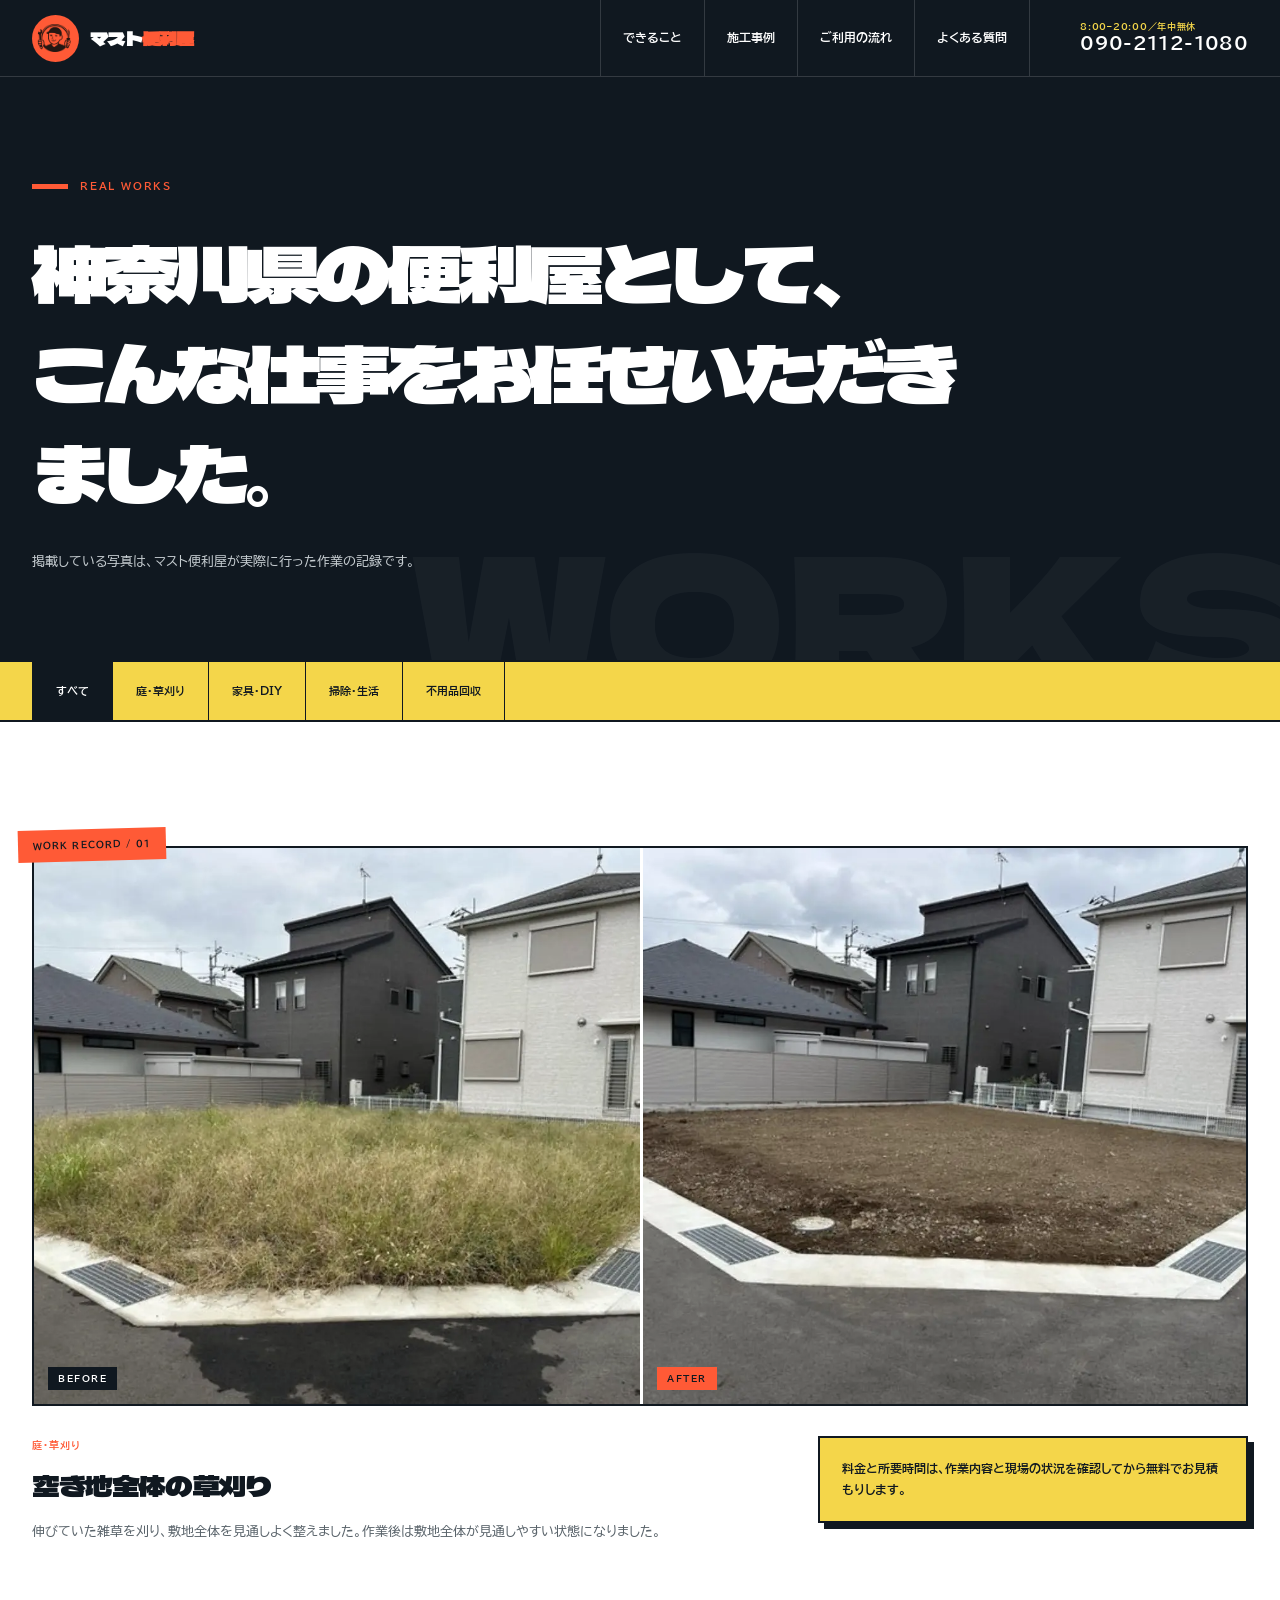
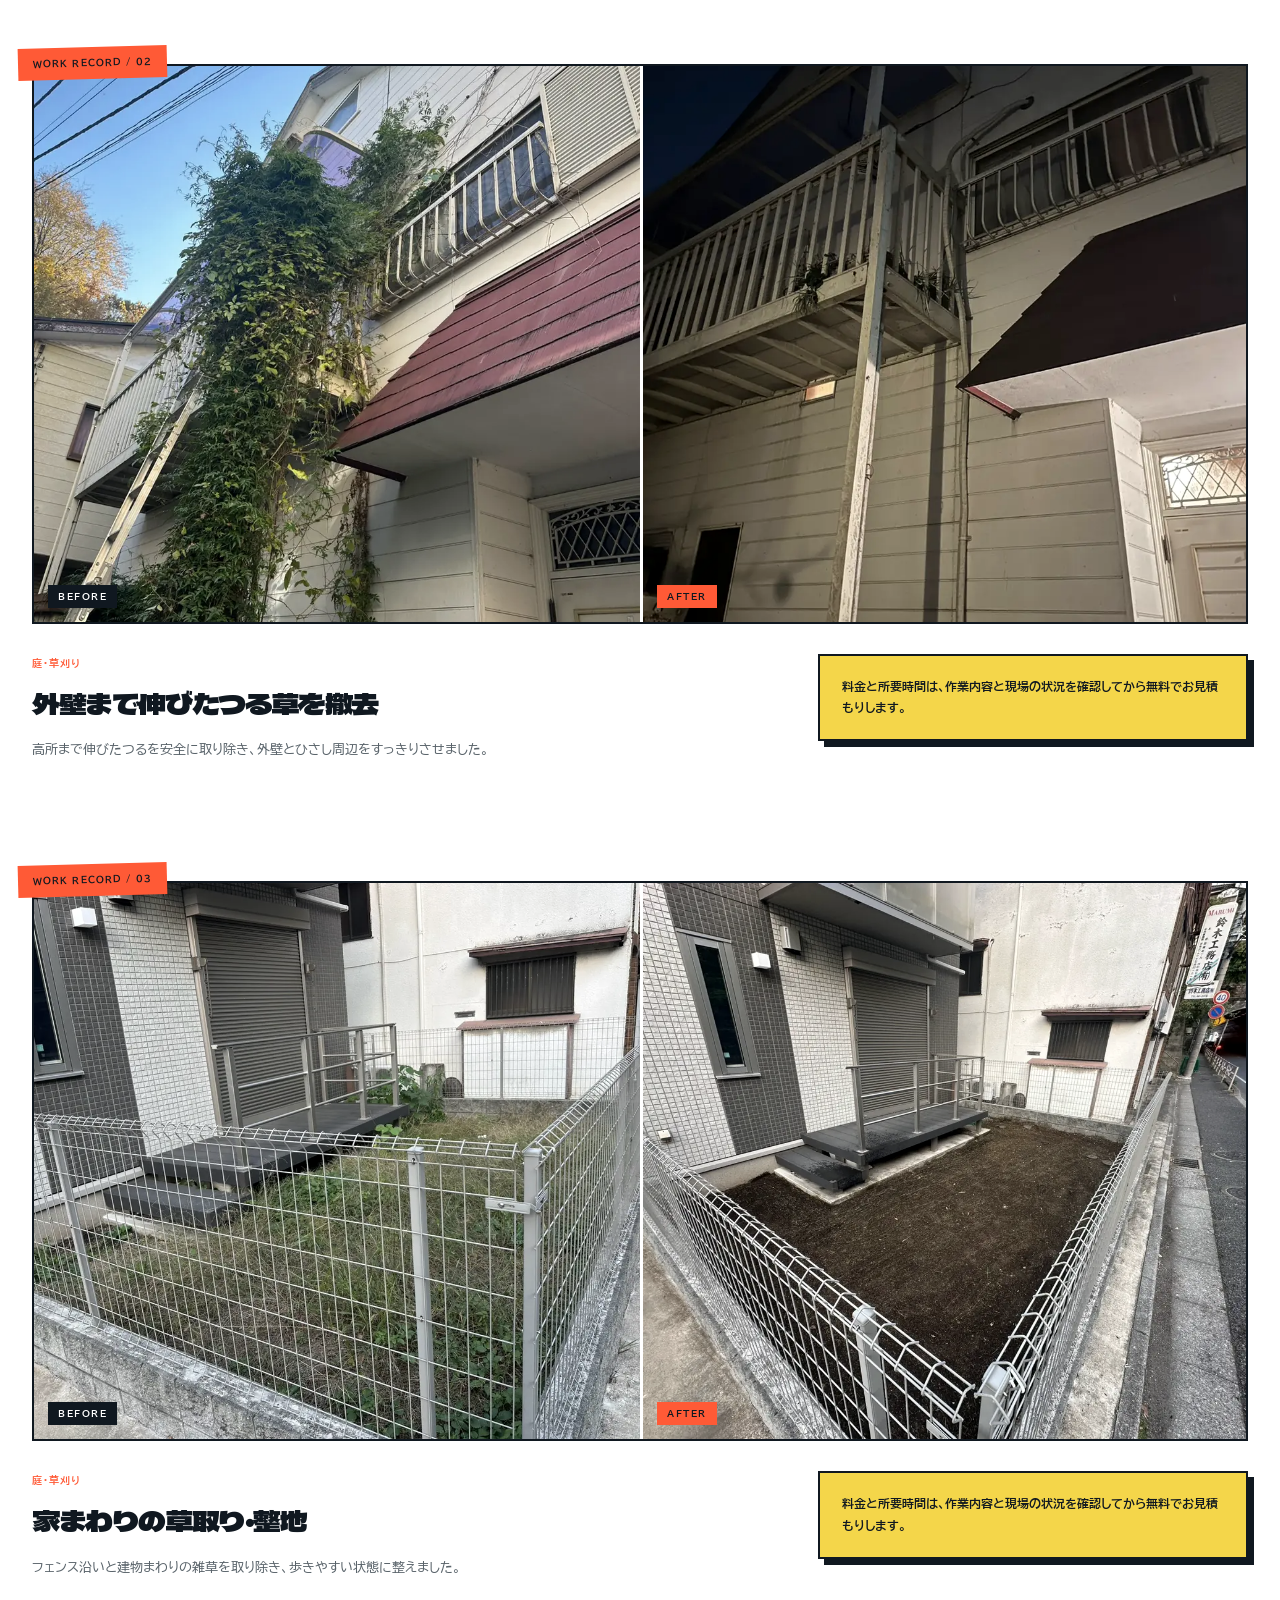
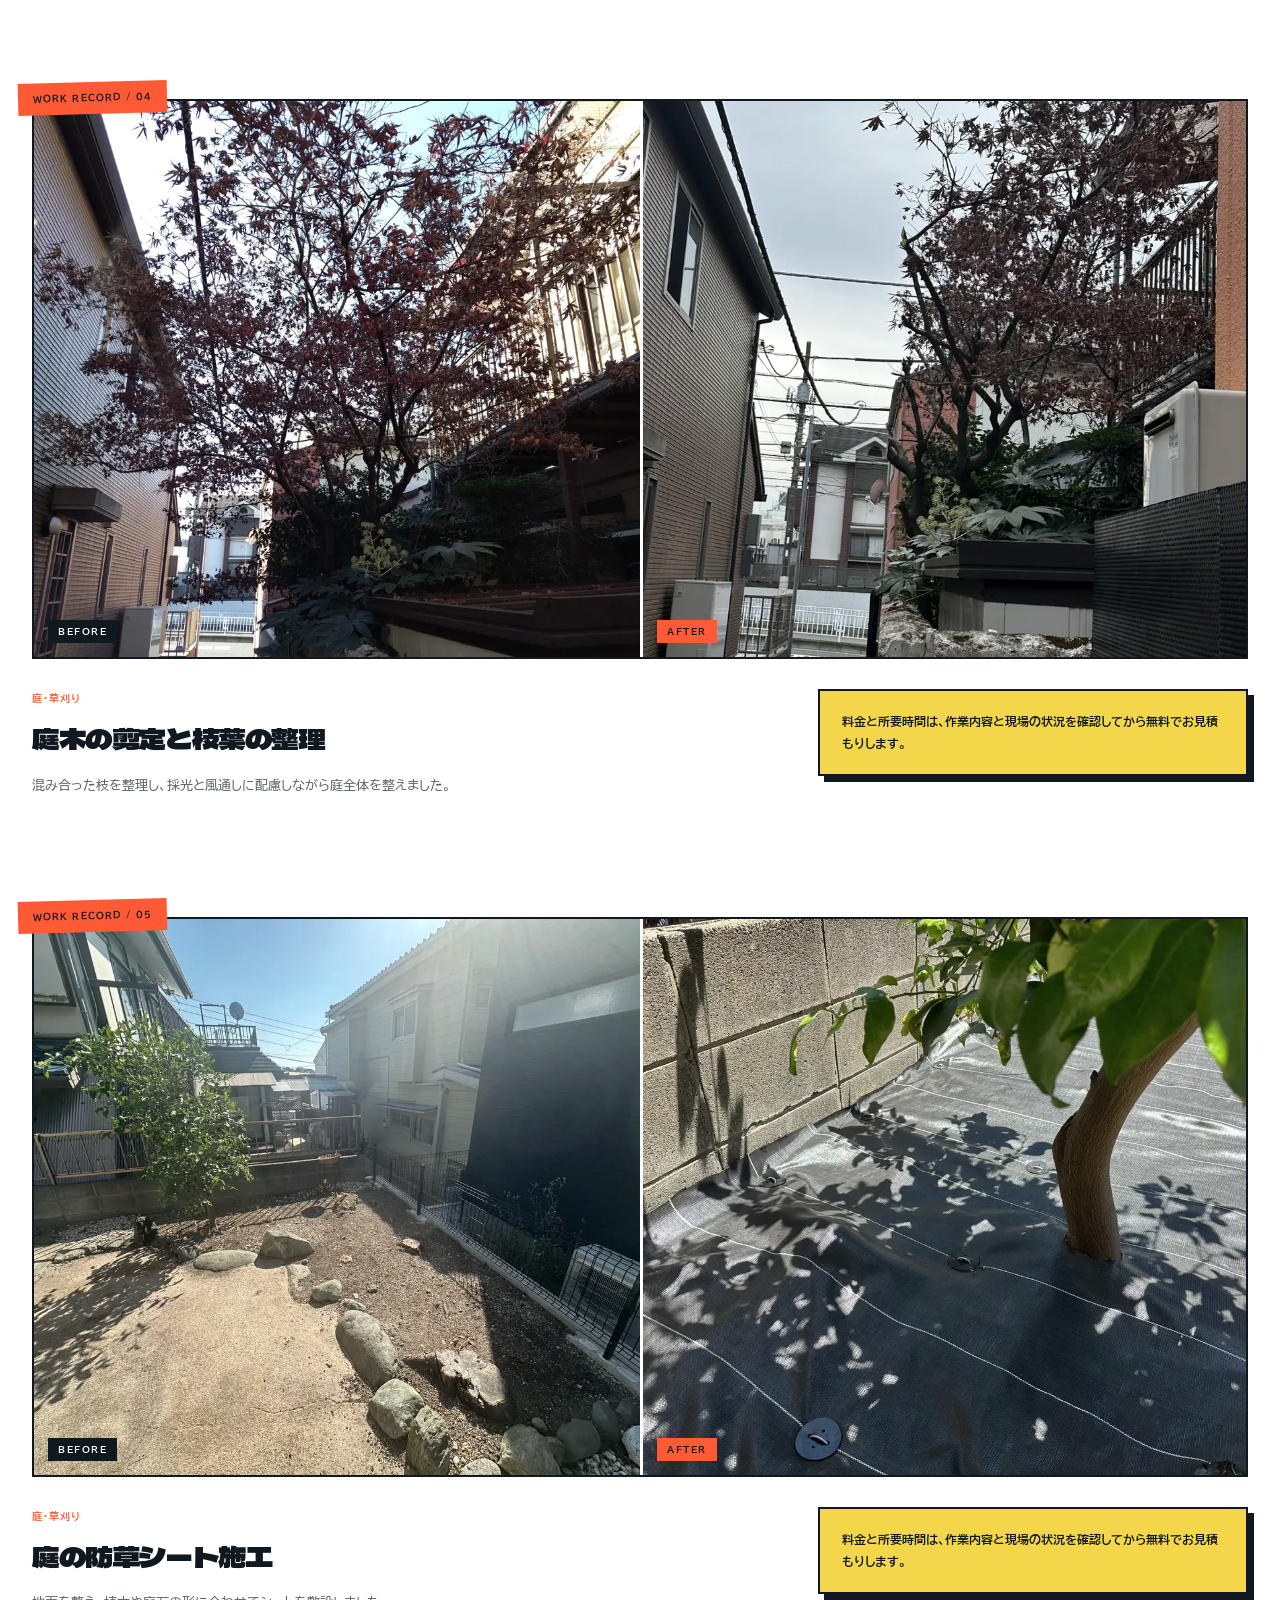
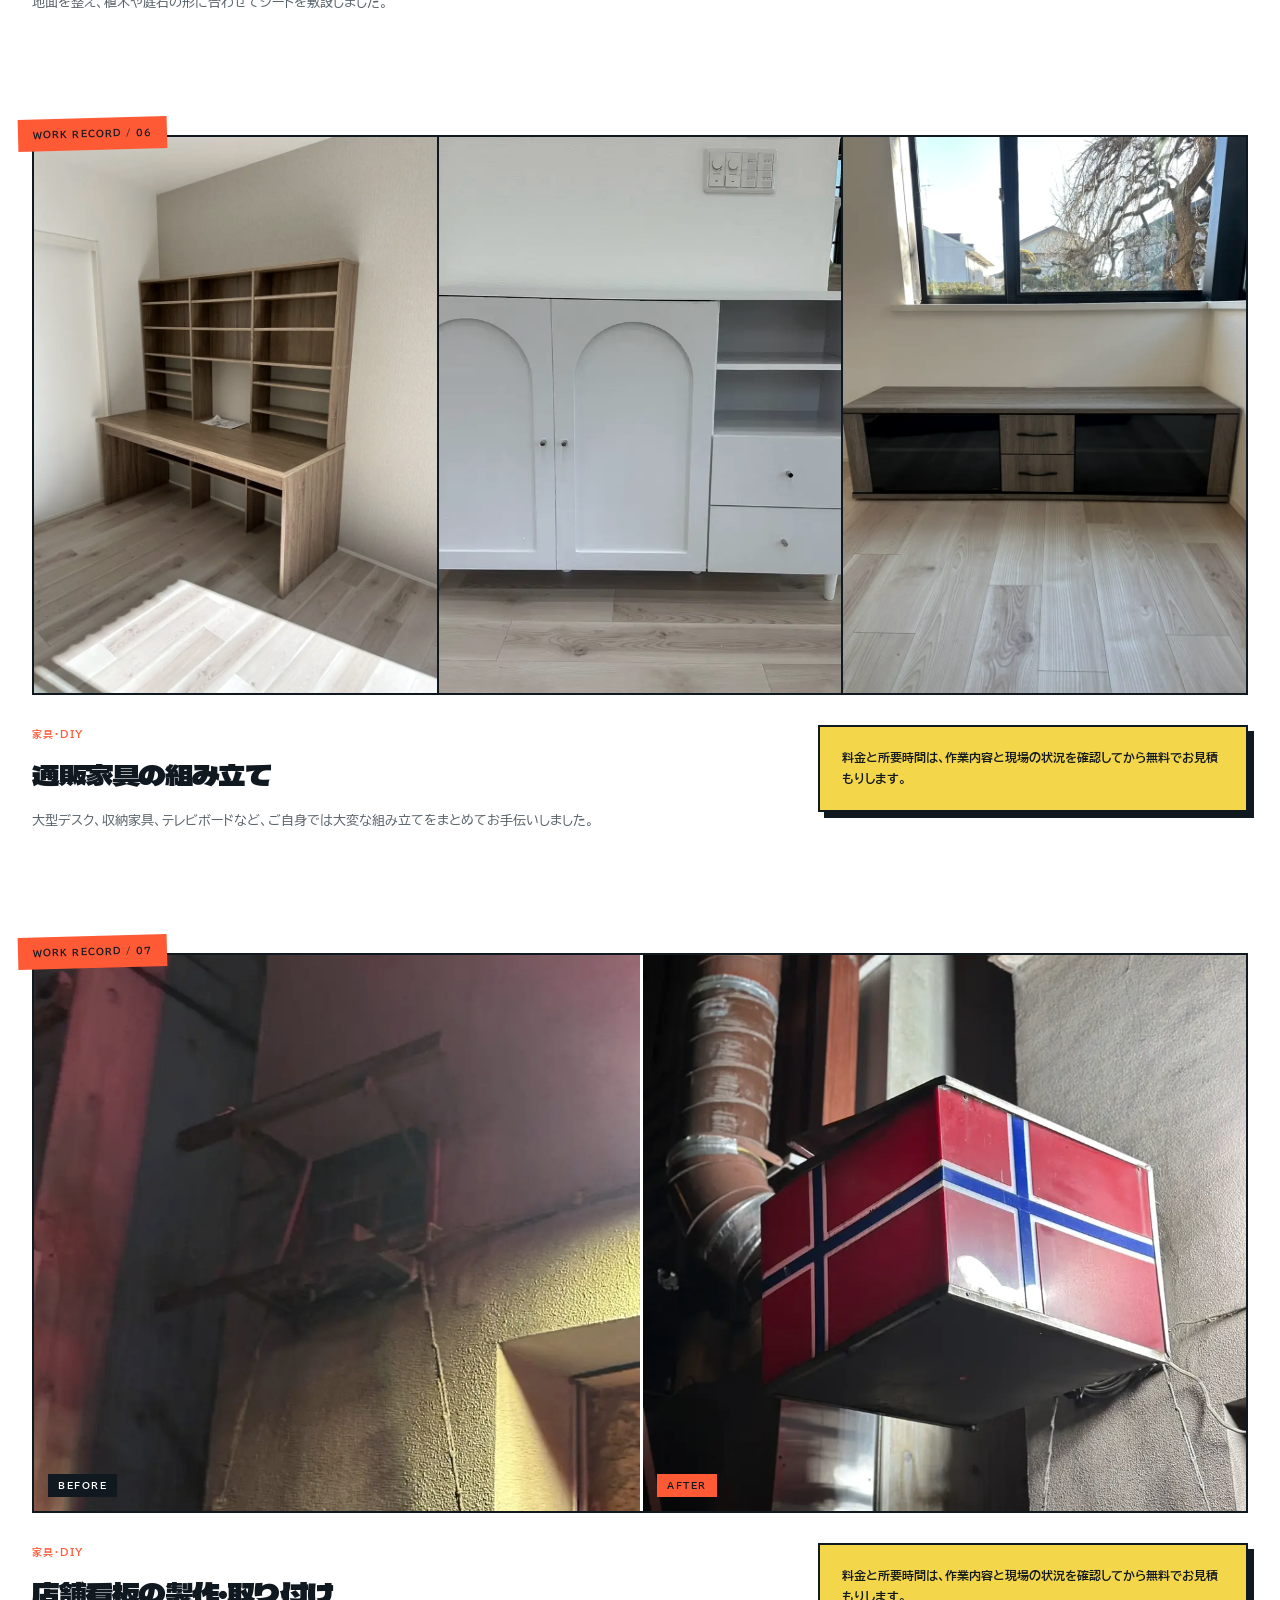
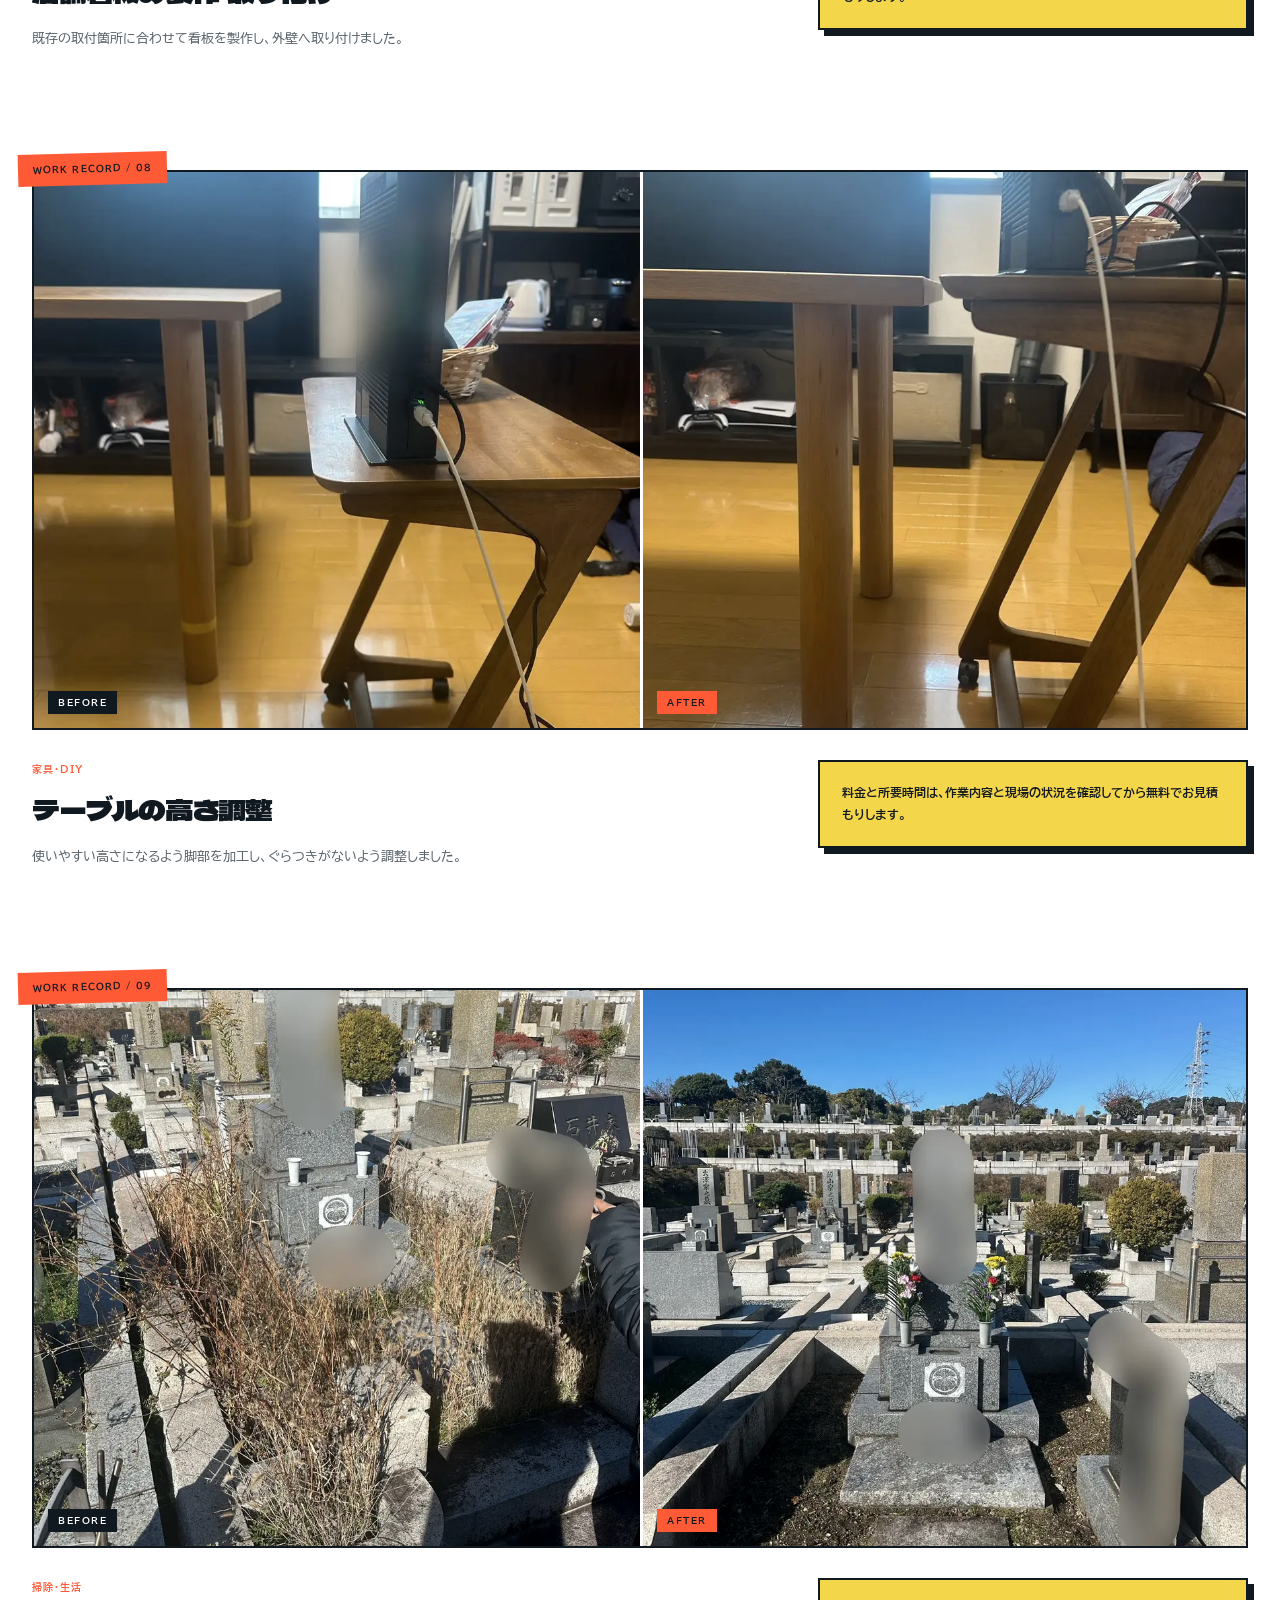
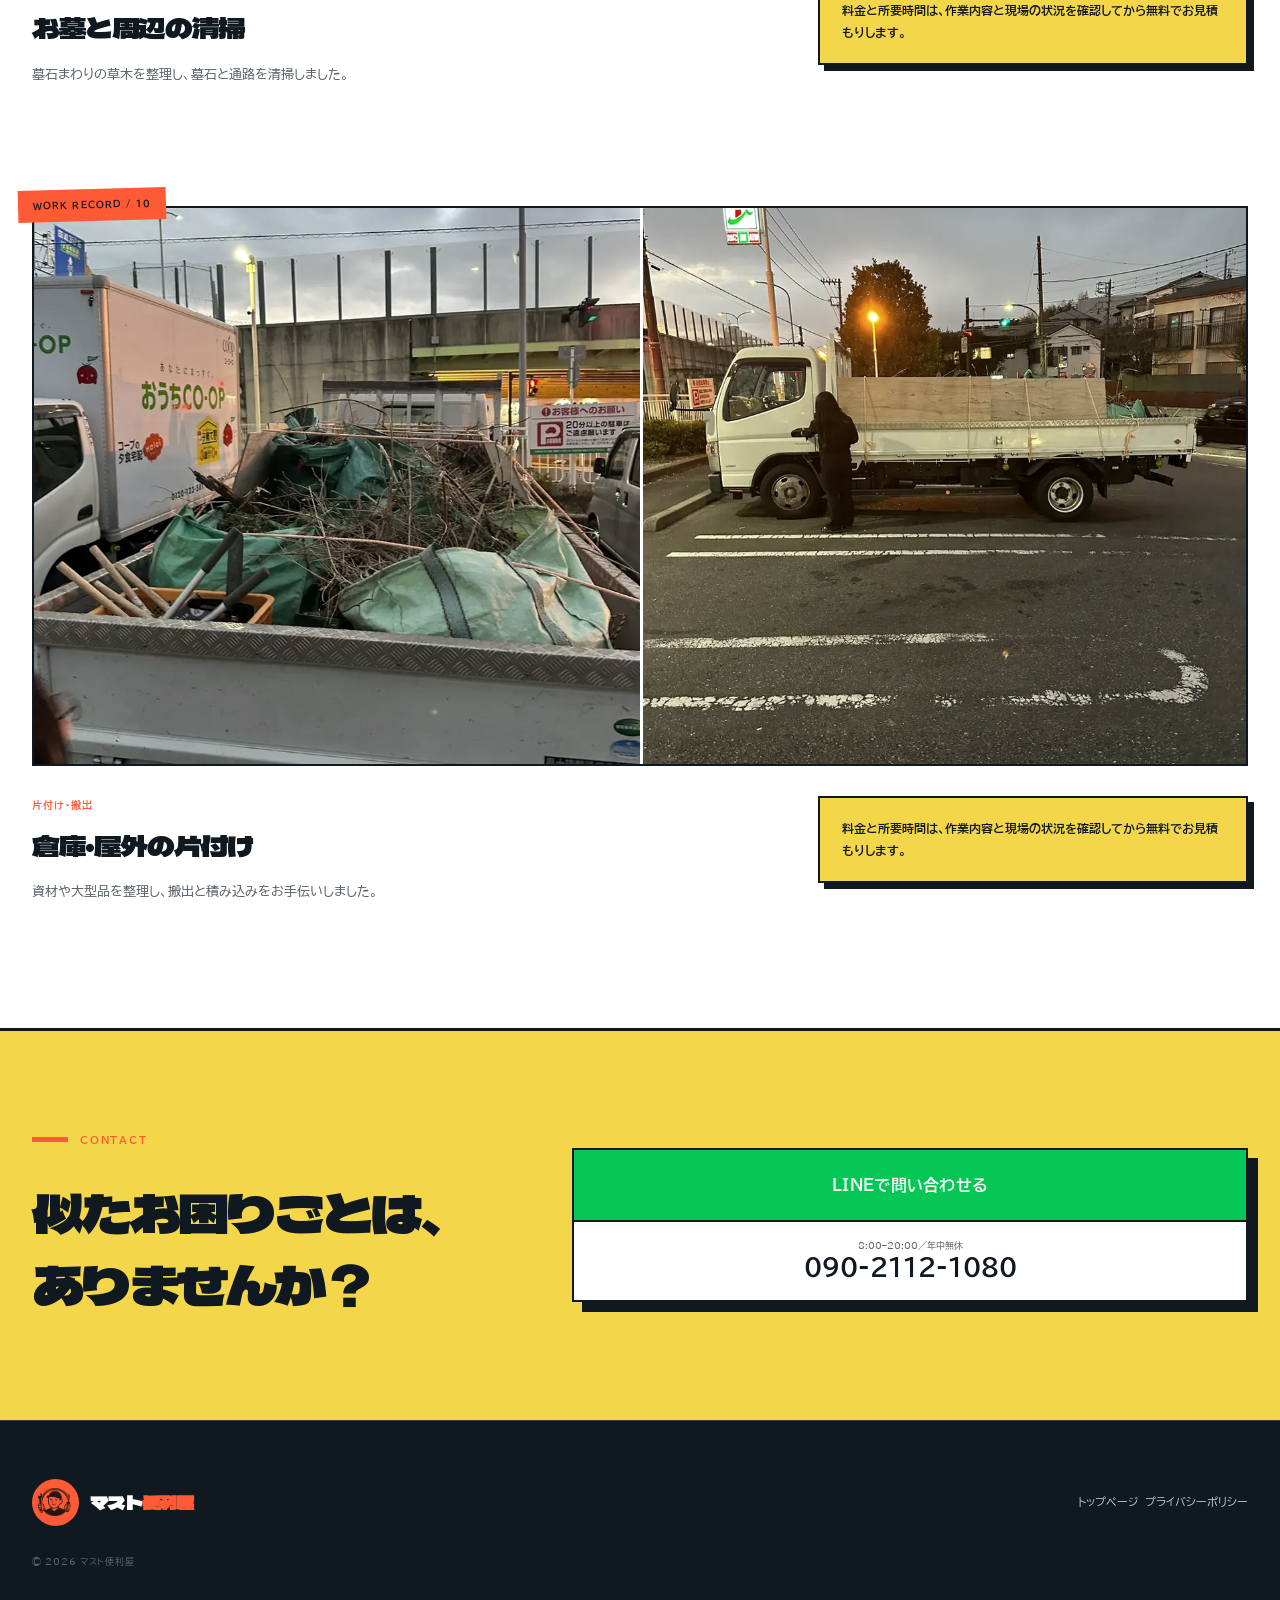
==== cases.html @ ad03e817 "Refresh landing page and improve SEO" ====
<!doctype html><html lang="ja"><head><meta charset="utf-8"><meta name="viewport" content="width=device-width,initial-scale=1"><title>神奈川県の便利屋の作業事例｜草刈り・片付け・家具組み立て｜マスト便利屋</title><meta name="description" content="神奈川県全域対応のマスト便利屋による実際の作業事例。草刈り・庭の手入れ、家具組み立て、お墓掃除、片付けなどを写真で紹介します。"><link rel="canonical" href="https://masuto-benriya.com/cases.html"><meta property="og:title" content="神奈川県の便利屋の作業事例｜マスト便利屋"><meta property="og:description" content="草刈り・庭の手入れ、家具組み立て、お墓掃除、片付けなど、実際の作業を写真で紹介します。"><meta property="og:type" content="website"><meta property="og:url" content="https://masuto-benriya.com/cases.html"><meta property="og:image" content="https://masuto-benriya.com/assets/cases/og-work.jpg"><meta property="og:site_name" content="マスト便利屋"><meta property="og:locale" content="ja_JP"><meta name="twitter:card" content="summary_large_image"><meta name="twitter:title" content="神奈川県の便利屋の作業事例｜マスト便利屋"><meta name="twitter:description" content="草刈り・庭の手入れ、家具組み立て、お墓掃除、片付けなど、実際の作業を写真で紹介します。"><meta name="twitter:image" content="https://masuto-benriya.com/assets/cases/og-work.jpg"><link rel="stylesheet" href="style.css?v=12"><link rel="icon" href="favicon.png" type="image/png"><link rel="apple-touch-icon" href="favicon.png"><script type="application/ld+json">{"@context":"https://schema.org","@type":"CollectionPage","@id":"https://masuto-benriya.com/cases.html#page","url":"https://masuto-benriya.com/cases.html","name":"神奈川県の便利屋の作業事例","description":"マスト便利屋が実際に行った作業の写真事例集です。","isPartOf":{"@id":"https://masuto-benriya.com/#business"},"mainEntity":{"@type":"ItemList","itemListElement":[{"@type":"ListItem","position":1,"name":"空き地全体の草刈り"},{"@type":"ListItem","position":2,"name":"外壁まで伸びたつる草を撤去"},{"@type":"ListItem","position":3,"name":"家まわりの草取り・整地"},{"@type":"ListItem","position":4,"name":"庭木の剪定と枝葉の整理"},{"@type":"ListItem","position":5,"name":"庭の防草シート施工"},{"@type":"ListItem","position":6,"name":"通販家具の組み立て"},{"@type":"ListItem","position":7,"name":"店舗看板の製作・取り付け"},{"@type":"ListItem","position":8,"name":"テーブルの高さ調整"},{"@type":"ListItem","position":9,"name":"お墓と周辺の清掃"},{"@type":"ListItem","position":10,"name":"倉庫・屋外の片付け"}]}}</script></head><body><header class="header"><div class="wrap head"><a class="brand" href="index.html"><img src="must_benriya_logo.webp" alt="" width="320" height="269" loading="lazy" decoding="async"><b>マスト<span>便利屋</span></b></a><button class="menu" aria-expanded="false">メニュー</button><nav><a href="index.html#services">できること</a><a href="cases.html">施工事例</a><a href="index.html#flow">ご利用の流れ</a><a href="index.html#faq">よくある質問</a></nav><a class="tel" href="tel:09021121080"><small>8:00–20:00／年中無休</small>090-2112-1080</a></div></header><main>
<section class="cases-hero"><div class="wrap"><p class="eyebrow">REAL WORKS</p><h1>神奈川県の便利屋として、<br>こんな仕事をお任せいただきました。</h1><p>掲載している写真は、マスト便利屋が実際に行った作業の記録です。</p></div></section><div class="filters"><div class="wrap"><button class="active" data-filter="all">すべて</button><button data-filter="garden">庭・草刈り</button><button data-filter="furniture">家具・DIY</button><button data-filter="daily">掃除・生活</button><button data-filter="junk">不用品回収</button></div></div>
<section class="section white"><div class="wrap case-list">
<article class="case-detail" id="garden" data-cat="garden"><div class="case-images compare"><figure><img src="assets/cases/vacant-lot-before.webp" alt="草刈り前" width="1167" height="886" loading="lazy" decoding="async"><b>BEFORE</b></figure><figure><img src="assets/cases/vacant-lot-after.webp" alt="草刈り後" width="1173" height="877" loading="lazy" decoding="async"><b>AFTER</b></figure></div><div class="case-info"><div><small>庭・草刈り</small><h2>空き地全体の草刈り</h2><p>伸びていた雑草を刈り、敷地全体を見通しよく整えました。作業後は敷地全体が見通しやすい状態になりました。</p></div><p class="case-note">料金と所要時間は、作業内容と現場の状況を確認してから無料でお見積もりします。</p></div></article>
<article class="case-detail" data-cat="garden" id="work-02"><div class="case-images compare"><figure><img src="assets/cases/vine-before.webp" alt="つる草撤去前" width="900" height="1200" loading="lazy" decoding="async"><b>BEFORE</b></figure><figure><img src="assets/cases/vine-after.webp" alt="つる草撤去後" width="900" height="1200" loading="lazy" decoding="async"><b>AFTER</b></figure></div><div class="case-info"><div><small>庭・草刈り</small><h2>外壁まで伸びたつる草を撤去</h2><p>高所まで伸びたつるを安全に取り除き、外壁とひさし周辺をすっきりさせました。</p></div><p class="case-note">料金と所要時間は、作業内容と現場の状況を確認してから無料でお見積もりします。</p></div></article>
<article class="case-detail" data-cat="garden" id="work-03"><div class="case-images compare"><figure><img src="assets/cases/side-yard-before.webp" alt="草取り前" width="1200" height="900" loading="lazy" decoding="async"><b>BEFORE</b></figure><figure><img src="assets/cases/side-yard-after.webp" alt="草取り後" width="1200" height="900" loading="lazy" decoding="async"><b>AFTER</b></figure></div><div class="case-info"><div><small>庭・草刈り</small><h2>家まわりの草取り・整地</h2><p>フェンス沿いと建物まわりの雑草を取り除き、歩きやすい状態に整えました。</p></div><p class="case-note">料金と所要時間は、作業内容と現場の状況を確認してから無料でお見積もりします。</p></div></article>
<article class="case-detail" data-cat="garden" id="work-04"><div class="case-images compare"><figure><img src="assets/cases/garden-before.webp" alt="庭手入れ前" width="900" height="1200" loading="lazy" decoding="async"><b>BEFORE</b></figure><figure><img src="assets/cases/garden-after.webp" alt="庭手入れ後" width="900" height="1200" loading="lazy" decoding="async"><b>AFTER</b></figure></div><div class="case-info"><div><small>庭・草刈り</small><h2>庭木の剪定と枝葉の整理</h2><p>混み合った枝を整理し、採光と風通しに配慮しながら庭全体を整えました。</p></div><p class="case-note">料金と所要時間は、作業内容と現場の状況を確認してから無料でお見積もりします。</p></div></article>
<article class="case-detail" data-cat="garden" id="work-05"><div class="case-images compare"><figure><img src="assets/cases/sheet-before.webp" alt="防草シート施工前" width="1200" height="900" loading="lazy" decoding="async"><b>BEFORE</b></figure><figure><img src="assets/cases/sheet-after-detail.webp" alt="防草シート施工後" width="1200" height="900" loading="lazy" decoding="async"><b>AFTER</b></figure></div><div class="case-info"><div><small>庭・草刈り</small><h2>庭の防草シート施工</h2><p>地面を整え、植木や庭石の形に合わせてシートを敷設しました。</p></div><p class="case-note">料金と所要時間は、作業内容と現場の状況を確認してから無料でお見積もりします。</p></div></article>
<article class="case-detail" id="furniture" data-cat="furniture"><div class="case-images three"><img src="assets/cases/furniture-assembly-1.webp" alt="組み立てたデスク" width="900" height="1200" loading="lazy" decoding="async"><img src="assets/cases/furniture-assembly-2.webp" alt="組み立てた収納家具" width="1200" height="900" loading="lazy" decoding="async"><img src="assets/cases/furniture-assembly-3.webp" alt="組み立てたテレビボード" width="900" height="1200" loading="lazy" decoding="async"></div><div class="case-info"><div><small>家具・DIY</small><h2>通販家具の組み立て</h2><p>大型デスク、収納家具、テレビボードなど、ご自身では大変な組み立てをまとめてお手伝いしました。</p></div><p class="case-note">料金と所要時間は、作業内容と現場の状況を確認してから無料でお見積もりします。</p></div></article>
<article class="case-detail" data-cat="furniture" id="work-07"><div class="case-images compare"><figure><img src="assets/cases/sign-before.webp" alt="看板制作前" width="900" height="1200" loading="lazy" decoding="async"><b>BEFORE</b></figure><figure><img src="assets/cases/sign-after.webp" alt="看板設置後" width="900" height="1200" loading="lazy" decoding="async"><b>AFTER</b></figure></div><div class="case-info"><div><small>家具・DIY</small><h2>店舗看板の製作・取り付け</h2><p>既存の取付箇所に合わせて看板を製作し、外壁へ取り付けました。</p></div><p class="case-note">料金と所要時間は、作業内容と現場の状況を確認してから無料でお見積もりします。</p></div></article>
<article class="case-detail" data-cat="furniture" id="work-08"><div class="case-images compare"><figure><img src="assets/cases/furniture-adjust-before.webp" alt="家具調整前" width="900" height="1200" loading="lazy" decoding="async"><b>BEFORE</b></figure><figure><img src="assets/cases/furniture-adjust-after.webp" alt="家具調整後" width="900" height="1200" loading="lazy" decoding="async"><b>AFTER</b></figure></div><div class="case-info"><div><small>家具・DIY</small><h2>テーブルの高さ調整</h2><p>使いやすい高さになるよう脚部を加工し、ぐらつきがないよう調整しました。</p></div><p class="case-note">料金と所要時間は、作業内容と現場の状況を確認してから無料でお見積もりします。</p></div></article>
<article class="case-detail" id="daily" data-cat="daily"><div class="case-images compare"><figure><img src="assets/cases/grave-before.webp" alt="お墓掃除前" width="900" height="1200" loading="lazy" decoding="async"><b>BEFORE</b></figure><figure><img src="assets/cases/grave-after.webp" alt="お墓掃除後" width="900" height="1200" loading="lazy" decoding="async"><b>AFTER</b></figure></div><div class="case-info"><div><small>掃除・生活</small><h2>お墓と周辺の清掃</h2><p>墓石まわりの草木を整理し、墓石と通路を清掃しました。</p></div><p class="case-note">料金と所要時間は、作業内容と現場の状況を確認してから無料でお見積もりします。</p></div></article>
<article class="case-detail" id="junk" data-cat="junk"><div class="case-images compare"><figure><img src="assets/cases/junk-removal-1.webp" alt="回収した不用品" width="900" height="1200" loading="lazy" decoding="async"></figure><figure><img src="assets/cases/junk-removal-2.webp" alt="不用品を積載した車両" width="900" height="1200" loading="lazy" decoding="async"></figure></div><div class="case-info"><div><small>片付け・搬出</small><h2>倉庫・屋外の片付け</h2><p>資材や大型品を整理し、搬出と積み込みをお手伝いしました。</p></div><p class="case-note">料金と所要時間は、作業内容と現場の状況を確認してから無料でお見積もりします。</p></div></article>
</div></section><section class="contact"><div class="wrap two"><div><p class="eyebrow">CONTACT</p><h2>似たお困りごとは、<br>ありませんか？</h2></div><div class="contact-actions"><a class="btn line" href="https://line.me/R/ti/p/@frb0743r">LINEで問い合わせる</a><a class="phone" href="tel:09021121080"><small>8:00–20:00／年中無休</small><b>090-2112-1080</b></a></div></div></section></main><footer><div class="wrap"><a class="brand" href="index.html"><img src="must_benriya_logo.webp" alt="" width="320" height="269" loading="lazy" decoding="async"><b>マスト<span>便利屋</span></b></a><p><a href="index.html">トップページ</a>　<a href="privacy.html">プライバシーポリシー</a></p><small>© 2026 マスト便利屋</small></div></footer><div class="mobile-cta"><a href="tel:09021121080">電話する</a><a href="https://line.me/R/ti/p/@frb0743r">LINEで相談</a></div><script src="main.js"></script></body></html>
---- style.css ----
@import url('https://fonts.googleapis.com/css2?family=BIZ+UDPGothic:wght@400;700&family=Dela+Gothic+One&display=swap');

:root{
  --ink:#101820;--ink-2:#1c2933;--paper:#f2efe7;--white:#fff;--orange:#ff5a36;
  --yellow:#f4d64a;--steel:#8c969c;--line:#c9c8c1;--muted:#59636a;
  --body:'BIZ UDPGothic','Yu Gothic',sans-serif;--display:'Dela Gothic One','Yu Gothic',sans-serif;
  --primary-color:#ff5a36;--primary-dark:#c93d20;--bg-white:#fff;--text-main:#101820;
  --text-sub:#59636a;--text-muted:#59636a;--radius-round:0;--shadow:12px 12px 0 rgba(16,24,32,.12)
}
*{box-sizing:border-box}
html{scroll-behavior:smooth;overflow-x:hidden}
body{margin:0;background:var(--paper);color:var(--ink);font-family:var(--body);line-height:1.8;overflow-x:hidden}
a{color:inherit;text-decoration:none}
img{display:block;width:100%;height:auto}
h1,h2,h3,p{margin-top:0}
button,input,textarea,select{font:inherit}
:focus-visible{outline:3px solid var(--yellow);outline-offset:4px}
.wrap{width:min(1220px,calc(100% - 64px));margin-inline:auto}

/* Utility header */
.header{position:sticky;top:0;z-index:50;background:var(--ink);color:var(--white);border-bottom:1px solid #ffffff26}
.head{height:76px;display:flex;align-items:center;gap:28px}
.brand{display:flex;align-items:center;gap:11px;white-space:nowrap;font-family:var(--display);font-size:18px;letter-spacing:-.04em}
.brand img{width:47px;height:47px;padding:6px 8px 6px 5px;object-fit:contain;background:var(--orange);border-radius:50%}
.brand span{color:var(--orange)}
nav{display:flex;gap:0;margin-left:auto;height:100%;border-left:1px solid #ffffff26}
nav a{display:flex;align-items:center;padding:0 22px;border-right:1px solid #ffffff26;font-size:12px;font-weight:700;transition:background .2s,color .2s}
nav a:hover,nav a[aria-current]{background:var(--orange);color:var(--ink)}
.tel{align-self:stretch;display:flex;flex-direction:column;justify-content:center;padding:0 0 0 22px;font-size:18px;font-weight:700;line-height:1.25;letter-spacing:.02em}
.tel small{font-size:9px;color:var(--yellow);letter-spacing:.08em}
.menu{display:none;color:var(--white);background:transparent;border:1px solid #ffffff66;padding:8px 12px;font-weight:700}

/* Hero */
.hero{position:relative;min-height:710px;padding:0;background:var(--ink);color:var(--white)}
.hero:before{content:"";position:absolute;inset:0;background-image:linear-gradient(#ffffff0b 1px,transparent 1px),linear-gradient(90deg,#ffffff0b 1px,transparent 1px);background-size:48px 48px;pointer-events:none}
.hero:after{content:"KANAGAWA / FIELD SERVICE";position:absolute;left:-4px;bottom:4px;font-size:clamp(54px,8.5vw,126px);font-weight:700;line-height:.8;color:#ffffff08;letter-spacing:-.06em;white-space:nowrap;pointer-events:none}
.hero-grid{min-height:710px;position:relative;display:grid;grid-template-columns:.92fr 1.08fr;align-items:stretch}
.hero-grid>div:first-child{display:flex;flex-direction:column;justify-content:center;padding:76px 56px 92px 0;position:relative;z-index:2}
.eyebrow{display:flex;align-items:center;gap:12px;margin-bottom:26px;color:var(--orange);font-size:10px;font-weight:700;letter-spacing:.18em;text-transform:uppercase}
.eyebrow:before{content:"";width:36px;height:5px;background:var(--orange)}
.hero h1{margin:0 0 28px;font-family:var(--display);font-size:clamp(42px,4.35vw,66px);font-weight:400;line-height:1.34;letter-spacing:-.07em}
.hero h1 em{font-style:normal;color:var(--yellow);text-decoration:underline;text-decoration-color:var(--orange);text-decoration-thickness:7px;text-underline-offset:10px}
.lead{margin-bottom:0;max-width:590px;color:#d8dce0;font-size:16px}
.actions{display:grid;grid-template-columns:1.15fr 1fr;gap:0;margin:36px 0 24px;border:2px solid var(--white)}
.btn{min-height:64px;display:flex;align-items:center;justify-content:center;padding:13px 24px;border:0;font-weight:700;letter-spacing:.02em;transition:transform .2s,background .2s,color .2s}
.actions .btn:first-child{border-right:2px solid var(--white)}
.actions .form-jump{grid-column:1/-1;min-height:58px;justify-content:space-between;border-top:2px solid var(--white);background:var(--white);color:var(--ink);font-size:13px}
.actions .form-jump small{font-size:9px;letter-spacing:.08em}
.btn.line{background:#06c755;color:#fff}
.btn.dark{background:var(--ink-2);color:#fff}
.btn:hover{transform:translate(-3px,-3px);box-shadow:3px 3px 0 var(--yellow)}
.trust{display:flex;flex-wrap:wrap;gap:9px 22px;margin:0;padding:0;list-style:none;font-size:11px;font-weight:700;color:#d8dce0}
.trust li:before{content:"■";margin-right:8px;color:var(--orange);font-size:8px}
.hero-work{position:relative;align-self:stretch;margin-right:0;background:var(--white);color:var(--ink);transition:filter .25s}
.hero-work:before{content:"WORK RECORD  001";position:absolute;z-index:3;left:-20px;top:28px;padding:8px 18px;background:var(--orange);color:var(--ink);font-size:10px;font-weight:700;letter-spacing:.14em;transform:rotate(-2deg)}
.hero-work .compare{height:620px}
.compare{display:grid;grid-template-columns:1fr 1fr}
.compare figure{position:relative;margin:0;overflow:hidden;background:#c9c8c1}
.compare figure+figure{border-left:3px solid var(--white)}
.compare img{width:100%;height:100%;object-fit:cover;filter:saturate(.8) contrast(1.04);transition:transform .5s ease,filter .3s}
.compare figure b{position:absolute;bottom:14px;left:14px;padding:7px 10px;background:var(--ink);color:var(--white);font-size:9px;line-height:1;letter-spacing:.17em}
.compare figure:nth-child(2) b{background:var(--orange);color:var(--ink)}
.hero-work:hover img,.hero-work:focus-visible img{filter:saturate(1) contrast(1.02)}
.hero-work .compare figure:hover img,.hero-work:focus-visible .compare img{transform:scale(1.025)}
.hero-work>p{height:90px;margin:0;padding:18px 28px;display:flex;align-items:center;justify-content:space-between;border-top:3px solid var(--ink)}
.hero-work strong{font-family:var(--display);font-size:20px;font-weight:400;letter-spacing:-.04em}
.hero-work span{font-size:10px;font-weight:700;color:var(--orange)}
.band{padding:0;background:var(--yellow);color:var(--ink);border-block:3px solid var(--ink)}
.band .wrap{min-height:67px;display:flex;align-items:center;gap:24px}
.band b{padding:5px 9px;background:var(--ink);color:var(--yellow);font-size:11px}
.band strong{font-family:var(--display);font-size:17px;font-weight:400}
.band span{margin-left:auto;font-size:11px;font-weight:700}

/* Shared sections */
.section{padding:124px 0}
.white{background:var(--white)}
.section-head{display:grid;grid-template-columns:1fr 1fr;gap:80px;align-items:end;margin-bottom:65px}
.section-head h2,.section>div>h2,.two h2,.faq h2,.contact h2{margin:0;font-family:var(--display);font-size:clamp(34px,4.1vw,58px);font-weight:400;line-height:1.38;letter-spacing:-.07em}
.section-head>p{margin:0 0 7px;color:var(--muted);font-size:14px;line-height:2}
.services{border-top:3px solid var(--ink)}
.services .service-row{display:grid;grid-template-columns:64px .82fr 1.18fr max-content;gap:24px;align-items:center;min-height:102px;padding:20px 16px;border-bottom:1px solid var(--line);transition:color .25s,padding .25s,background .25s}
.services .service-row:hover,.services .service-row:focus-visible{padding-left:27px;background:var(--ink);color:var(--white)}
.services i{font-style:normal;font-size:12px;font-weight:700;color:var(--orange);letter-spacing:.12em}
.services h3{margin:0;font-size:19px}
.services p{margin:0;color:var(--muted);font-size:13px}
.services .service-row>span{justify-self:end;padding-bottom:3px;border-bottom:2px solid currentColor;white-space:nowrap;font-size:10px;font-weight:700;letter-spacing:.06em}
.services .has-case>span{color:var(--orange)}
.services .consult>span{color:var(--ink)}
.services .service-row:hover p,.services .service-row:focus-visible p{color:#c9d0d4}
.services .service-row:hover>span,.services .service-row:focus-visible>span{color:var(--yellow)}
.price{display:grid;grid-template-columns:auto auto 1fr;align-items:center;gap:30px;margin-top:34px;padding:27px 32px;background:var(--yellow);border:2px solid var(--ink);box-shadow:8px 8px 0 var(--ink)}
.price b{font-size:11px;letter-spacing:.08em}
.price strong{font-family:var(--display);font-size:22px;font-weight:400}
.price span{font-size:11px;text-align:right}
.works-head a{justify-self:end;padding-bottom:5px;border-bottom:2px solid var(--ink);font-size:12px;font-weight:700}
.cards{display:grid;grid-template-columns:1.3fr .85fr .85fr;gap:2px;background:var(--ink);border:2px solid var(--ink)}
.card{position:relative;background:var(--white);overflow:hidden;transition:background .25s,color .25s}
.card>img,.card .compare{height:330px}
.card img{height:100%;object-fit:cover;filter:saturate(.75);transition:transform .45s,filter .3s}.card>img{height:330px}
.card:hover{background:var(--ink);color:var(--white)}
.card:hover img{transform:scale(1.025);filter:saturate(1)}
.card>div:last-child{min-height:143px;padding:22px 24px}
.card small,.case-info small{display:block;margin-bottom:6px;color:var(--orange);font-size:10px;font-weight:700;letter-spacing:.1em}
.card h3{margin:0 0 7px;font-size:17px}
.card p{margin:0;color:var(--muted);font-size:10px}
.card:hover p{color:#c9d0d4}
.card i{font-style:normal;color:var(--orange)}
.green{position:relative;background:var(--orange);color:var(--ink);overflow:hidden}
.numbered-section{overflow:clip}
.numbered-section[data-section-no="01"]{--section-no:"01"}.numbered-section[data-section-no="02"]{--section-no:"02"}.numbered-section[data-section-no="03"]{--section-no:"03"}.numbered-section[data-section-no="04"]{--section-no:"04"}.numbered-section[data-section-no="05"]{--section-no:"05"}.numbered-section[data-section-no="06"]{--section-no:"06"}.numbered-section[data-section-no="07"]{--section-no:"07"}
.numbered-section>.wrap{position:relative;z-index:0;isolation:isolate}
.numbered-section>.wrap:before{content:var(--section-no);position:absolute;z-index:-1;right:-18px;top:-205px;font-family:var(--display);font-size:330px;line-height:1;color:#1018200a;pointer-events:none}
.green .eyebrow{color:var(--ink)}
.green .eyebrow:before{background:var(--ink)}
.two{position:relative;display:grid;grid-template-columns:.8fr 1.2fr;gap:90px}
.reasons{border-top:3px solid var(--ink)}
.reasons article{display:grid;grid-template-columns:60px 1fr;gap:16px;padding:28px 10px;border-bottom:1px solid #10182055}
.reasons article>b{font-size:11px;letter-spacing:.12em}
.reasons h3{margin:0 0 5px;font-size:20px}
.reasons p{margin:0;color:#273038;font-size:13px}
.flow{display:grid;grid-template-columns:repeat(4,1fr);gap:0;margin-top:55px;padding:0;border:2px solid var(--ink);list-style:none}
.flow li{position:relative;min-height:245px;padding:28px 25px;background:var(--white);border-right:1px solid var(--ink)}
.flow li:last-child{border-right:0}
.flow li>b{font-family:var(--display);font-size:30px;font-weight:400;color:var(--orange)}
.flow h3{margin:38px 0 8px;font-size:16px}
.flow p{margin:0;color:var(--muted);font-size:12px}
.slim{max-width:920px}
.faq{background:var(--paper)}
.faq details{border-top:2px solid var(--ink)}
.faq details:last-child{border-bottom:2px solid var(--ink)}
.faq summary{position:relative;padding:25px 55px 25px 4px;cursor:pointer;list-style:none;font-size:15px;font-weight:700}
.faq summary:after{content:"OPEN +";position:absolute;right:4px;color:var(--orange);font-size:9px;letter-spacing:.1em}
.faq details[open] summary:after{content:"CLOSE −"}
.faq details p{margin:0;padding:0 45px 25px;color:var(--muted);font-size:13px}
.contact{padding:100px 0;background:var(--yellow);border-top:3px solid var(--ink)}
.contact-actions{align-self:center;display:grid;align-content:center;gap:0;background:var(--ink);border:2px solid var(--ink);box-shadow:10px 10px 0 var(--ink)}
.contact-actions .btn{width:100%;min-height:72px;border-bottom:2px solid var(--ink)}
.contact-actions .btn:hover{box-shadow:4px 4px 0 var(--ink)}
.phone{min-height:78px;display:flex;flex-direction:column;align-items:center;justify-content:center;background:var(--white);line-height:1.25}
.phone small{font-size:9px;color:var(--muted)}
.phone b{font-size:24px}
footer{padding:58px 0 100px;background:var(--ink);color:var(--white);border-top:1px solid #ffffff26}
footer .wrap{display:grid;grid-template-columns:1fr auto;gap:28px;align-items:center}
footer p{margin:0;font-size:11px;color:#c5cbd0}
footer small{grid-column:1/-1;color:#ffffff55;font-size:9px;letter-spacing:.08em}
.mobile-cta{display:none}

/* Inquiry form */
.inquiry{scroll-margin-top:76px;border-top:3px solid var(--ink)}
.inquiry-layout{display:grid;grid-template-columns:.72fr 1.28fr;gap:86px;align-items:start}
.inquiry-intro{position:sticky;top:110px}
.inquiry-intro h2{margin:0 0 24px;font-family:var(--display);font-size:clamp(34px,4vw,56px);font-weight:400;line-height:1.4;letter-spacing:-.07em}
.inquiry-intro>p:not(.eyebrow){max-width:430px;color:var(--muted);font-size:13px}
.inquiry-notes{margin-top:35px;border-top:3px solid var(--ink)}
.inquiry-notes p{display:grid;grid-template-columns:48px 1fr;margin:0;padding:13px 3px;border-bottom:1px solid var(--line);font-size:12px}.inquiry-notes b{color:var(--orange)}
.inquiry-fallback{display:grid;gap:5px;margin-top:34px;padding:20px;background:var(--yellow);border:2px solid var(--ink);box-shadow:6px 6px 0 var(--ink)}
.inquiry-fallback small{font-size:9px}.inquiry-fallback a:first-of-type{font-size:20px;font-weight:700}.inquiry-fallback a:last-child{font-size:11px;font-weight:700}
.form-panel{border:2px solid var(--ink);background:var(--paper);box-shadow:12px 12px 0 var(--ink)}
.form-panel-head{min-height:72px;display:grid;grid-template-columns:auto 1fr auto;gap:18px;align-items:center;padding:0 27px;background:var(--ink);color:var(--white)}
.form-panel-head span{color:var(--orange);font-size:9px;letter-spacing:.14em}.form-panel-head b{font-size:16px}.form-panel-head small{font-size:9px;color:#cbd0d3}.form-panel-head i,.field label i{color:var(--orange);font-style:normal}
.form-grid{display:grid;grid-template-columns:1fr 1fr;gap:0;padding:12px 28px 32px}
.field{padding:21px 12px 5px}.field.full{grid-column:1/-1}.field[hidden]{display:none}
.field label{display:block;margin-bottom:8px;font-size:11px;font-weight:700}
.field input:not([type="checkbox"]),.field select,.field textarea{width:100%;min-height:55px;padding:13px 14px;border:1px solid var(--steel);border-radius:0;background:var(--white);color:var(--ink);font-family:var(--body);font-size:14px;transition:border .2s,box-shadow .2s}
.field textarea{min-height:150px;resize:vertical}.field input[readonly]{cursor:pointer;background:#e6e6e2}
.field input:focus,.field select:focus,.field textarea:focus{outline:0;border-color:var(--ink);box-shadow:0 0 0 3px var(--yellow)}
.field [aria-invalid="true"]{border-color:#c73220;box-shadow:0 0 0 2px #c7322030}
.field-error{min-height:20px;margin:4px 0 0;color:#b82d1d;font-size:10px}
.calendar{margin-top:14px;border:2px solid var(--ink);background:var(--white)}
.calendar-head{height:56px;display:grid;grid-template-columns:55px 1fr 55px;align-items:center;border-bottom:1px solid var(--ink)}
.calendar-head button{align-self:stretch;border:0;background:var(--yellow);font-size:18px;cursor:pointer}.calendar-head button:first-child{border-right:1px solid var(--ink)}.calendar-head button:last-child{border-left:1px solid var(--ink)}.calendar-head button:disabled{background:#ddd;color:#999;cursor:not-allowed}.calendar-head b{text-align:center;font-size:14px}
.calendar-week,.calendar-days{display:grid;grid-template-columns:repeat(7,1fr)}.calendar-week{border-bottom:1px solid var(--line)}.calendar-week span{padding:8px 0;text-align:center;font-size:9px;font-weight:700}.calendar-week span:first-child{color:#c73220}.calendar-week span:last-child{color:#24588d}
.calendar-day{min-height:56px;display:flex;flex-direction:column;align-items:center;justify-content:center;gap:1px;border:0;border-right:1px solid var(--line);border-bottom:1px solid var(--line);background:var(--white);color:var(--ink)}button.calendar-day{cursor:pointer}.calendar-day b{font-size:11px}.calendar-day i{font-size:12px;font-style:normal}.calendar-day.open i{color:#187349}.calendar-day.warn i{color:#b17800}.calendar-day.full,.calendar-day.disabled{color:#a0a5a7;background:#ecece8}.calendar-day.selected{background:var(--ink);color:var(--white);box-shadow:inset 0 0 0 3px var(--orange)}.calendar-day.blank{background:#f2f1ed}
.calendar-legend{display:flex;gap:16px;padding:11px 14px;font-size:9px}.calendar-legend i{font-style:normal;font-weight:700}.calendar-status{margin:0;padding:0 14px 12px;color:var(--muted);font-size:9px}
.form-consent label{display:flex;align-items:flex-start;gap:10px}.form-consent input{width:20px;height:20px;margin:2px 0 0;accent-color:var(--orange)}.form-consent a{text-decoration:underline;text-underline-offset:3px}
.form-submit{width:100%;min-height:72px;display:flex;align-items:center;justify-content:space-between;padding:0 25px;border:2px solid var(--ink);background:var(--orange);color:var(--ink);font-weight:700;cursor:pointer;box-shadow:6px 6px 0 var(--ink);transition:transform .2s,box-shadow .2s}.form-submit:hover{transform:translate(-3px,-3px);box-shadow:9px 9px 0 var(--ink)}.form-submit:disabled{cursor:wait;opacity:.65}.form-submit b{font-size:10px;letter-spacing:.1em}.form-submit.loading b{animation:blink 1s infinite}.form-caption{margin:14px 0 0;color:var(--muted);font-size:9px;text-align:center}
.form-state{min-height:520px;padding:70px 45px;align-content:center;text-align:center}.form-state[hidden]{display:none}.form-state>b{display:inline-block;padding:5px 10px;background:var(--orange);font-size:10px}.form-state h3{margin:20px 0 12px;font-family:var(--display);font-size:28px;font-weight:400}.form-state p{color:var(--muted);font-size:13px}.form-state button,.form-state a{display:inline-flex;min-height:48px;align-items:center;justify-content:center;margin:8px 4px;padding:8px 16px;border:2px solid var(--ink);background:var(--white);font-size:11px;font-weight:700}.error-state>b{background:#c73220;color:#fff}@keyframes blink{50%{opacity:.25}}

/* Work archive */
.cases-hero{position:relative;padding:100px 0 86px;background:var(--ink);color:var(--white);overflow:hidden}
.cases-hero:after{content:"WORKS";position:absolute;right:-25px;bottom:-48px;font-family:var(--display);font-size:190px;line-height:1;color:#ffffff09;pointer-events:none}
.cases-hero h1{max-width:950px;margin:20px 0 30px;font-family:var(--display);font-size:clamp(42px,6vw,78px);font-weight:400;line-height:1.3;letter-spacing:-.08em}
.cases-hero>div>p:last-child{max-width:650px;margin:0;color:#c6cdd1;font-size:13px}
.filters{position:sticky;top:76px;z-index:30;background:var(--yellow);border-block:2px solid var(--ink)}
.filters .wrap{display:flex;gap:0;overflow:auto;padding-block:0}
.filters button{min-height:58px;padding:0 23px;white-space:nowrap;border:0;border-right:1px solid var(--ink);background:transparent;color:var(--ink);font-size:11px;font-weight:700;cursor:pointer}
.filters button:first-child{border-left:1px solid var(--ink)}
.filters button.active,.filters button:hover{background:var(--ink);color:var(--white)}
.case-list{display:grid;gap:120px;counter-reset:work}
.case-detail{position:relative;scroll-margin-top:155px;counter-increment:work}
.case-detail[hidden]{display:none}
.case-detail:before{content:"WORK RECORD / " counter(work,decimal-leading-zero);position:absolute;z-index:4;left:-14px;top:-17px;padding:8px 15px;background:var(--orange);color:var(--ink);font-size:9px;font-weight:700;letter-spacing:.12em;transform:rotate(-1.5deg)}
.case-images{height:560px;border:2px solid var(--ink);background:var(--ink)}
.case-images img{height:100%;object-fit:cover;filter:saturate(.8) contrast(1.03)}
.three{display:grid;grid-template-columns:repeat(3,1fr);gap:2px}
.case-info{display:grid;grid-template-columns:1fr 430px;gap:80px;padding:30px 0 0}
.case-info h2{margin:3px 0 10px;font-family:var(--display);font-size:28px;font-weight:400;letter-spacing:-.05em}
.case-info p{max-width:630px;margin:0;color:var(--muted);font-size:13px}
.case-info .case-note{align-self:start;padding:20px 22px;background:var(--yellow);border:2px solid var(--ink);color:var(--ink);font-size:12px;font-weight:700;box-shadow:6px 6px 0 var(--ink)}
dl{margin:0;border-top:2px solid var(--ink)}
dl div{display:grid;grid-template-columns:86px 1fr;padding:9px 2px;border-bottom:1px solid var(--line);font-size:11px}
dt{color:var(--muted)}
dd{margin:0;font-weight:700}
dd i{margin-left:5px;padding:2px 5px;background:var(--yellow);color:var(--ink);font-style:normal;font-size:8px}

/* Privacy legacy compatibility */
.header-container{min-height:76px;display:flex;align-items:center;justify-content:center}
.logo-link{display:flex;align-items:center;gap:10px;color:var(--white)}
.header-logo-img{width:45px;height:45px;padding:6px 8px 6px 5px;object-fit:contain;background:var(--orange);border-radius:50%}
.logo-text{margin:0;font-family:var(--display);font-size:18px}.logo-text span{color:var(--orange)}
.privacy-page{background:var(--white)}
.footer-bottom{text-align:center;color:#ffffff77;font-size:11px}

/* Content stays readable even when the entrance observer is delayed or unavailable. */
.js .section-head,.js .card,.js .reasons article,.js .flow li,.js .case-detail{opacity:1;transform:none}
.js .is-visible{opacity:1;transform:none}

@media(max-width:980px){
  nav{display:none;position:absolute;top:76px;left:0;right:0;height:auto;margin:0;padding:0;background:var(--ink);border:0;flex-direction:column}
  nav.open{display:flex}nav a{min-height:54px;border:0;border-bottom:1px solid #ffffff26;padding:0 28px}.menu{display:block;margin-left:auto}.tel{display:none}
  .hero-grid{grid-template-columns:1fr;min-height:auto}.hero-grid>div:first-child{padding:75px 0 70px}.hero-work{margin:0}.hero-work .compare{height:540px}.hero-work>p{padding-inline:28px}
  .section-head,.two{grid-template-columns:1fr;gap:32px}.cards{grid-template-columns:1fr 1fr}.wide{grid-column:1/-1}.works-head a{justify-self:start}
  .flow{grid-template-columns:1fr 1fr}.flow li:nth-child(2){border-right:0}.flow li:nth-child(-n+2){border-bottom:1px solid var(--ink)}
  .case-info{grid-template-columns:1fr 340px;gap:35px}
  .inquiry-layout{grid-template-columns:1fr;gap:55px}.inquiry-intro{position:static}.inquiry-intro>p:not(.eyebrow){max-width:650px}.inquiry-fallback{max-width:500px}
}

@media(max-width:640px){
  body{padding-bottom:62px}.wrap{width:calc(100% - 32px)}.head{height:64px}.brand{font-size:16px}.brand img{width:40px;height:40px}nav{top:64px}
  .hero-grid>div:first-child{padding:54px 0 55px}.hero h1{font-size:38px;line-height:1.42}.lead{font-size:14px}.lead br{display:none}.actions{grid-template-columns:1fr}.actions .btn:first-child{border-right:0;border-bottom:2px solid var(--white)}.actions .form-jump{min-height:60px}.trust{gap:6px 13px;font-size:10px}
  .hero-work{margin-inline:0}.hero-work:before{left:9px;top:12px}.hero-work .compare{height:330px}.hero-work>p{height:76px;padding:13px 17px}.hero-work strong{font-size:15px}.hero-work span{font-size:9px}
  .band .wrap{min-height:74px;display:block;padding-block:12px}.band b{display:inline-block;margin-bottom:5px}.band strong{display:block;font-size:15px}.band span{display:none}
  .section{padding:82px 0}.section-head{gap:19px;margin-bottom:40px}.section-head h2,.section>div>h2,.two h2,.faq h2,.contact h2{font-size:34px;line-height:1.42}.section-head>p{font-size:13px}
  .services .service-row{grid-template-columns:42px 1fr;gap:3px 10px;min-height:118px;padding:18px 2px}.services .service-row p{grid-column:2;font-size:11px}.services .service-row>span{grid-column:2;justify-self:start;margin-top:7px}.services h3{font-size:16px}.services .service-row:hover,.services .service-row:focus-visible{padding-left:12px;padding-right:12px}
  .price{grid-template-columns:1fr;gap:5px;padding:22px;box-shadow:6px 6px 0 var(--ink)}.price strong{font-size:19px}.price span{text-align:left}
  .cards{grid-template-columns:1fr}.wide{grid-column:auto}.card>img,.card .compare{height:285px}.card>div:last-child{min-height:auto}.numbered-section>.wrap:before{top:-130px;font-size:210px}.reasons article{grid-template-columns:42px 1fr}
  .flow{grid-template-columns:1fr}.flow li{min-height:185px;border-right:0;border-bottom:1px solid var(--ink)!important}.flow li:last-child{border-bottom:0!important}.flow h3{margin-top:20px}
  .faq summary{font-size:13px}.contact{padding:75px 0}.contact-actions{box-shadow:6px 6px 0 var(--ink)}
  footer .wrap{grid-template-columns:1fr}.mobile-cta{position:fixed;z-index:70;bottom:0;left:0;right:0;height:62px;display:grid;grid-template-columns:1fr 1.35fr;border-top:2px solid var(--ink);background:var(--white)}.mobile-cta a{display:flex;align-items:center;justify-content:center;font-size:13px;font-weight:700}.mobile-cta a:last-child{background:#06c755;color:#fff;border-left:2px solid var(--ink)}
  .cases-hero{padding:68px 0 62px}.cases-hero h1{font-size:39px}.filters{top:64px}.filters button{min-height:54px;padding-inline:18px}.case-list{gap:88px}.case-images{height:345px}.case-info{grid-template-columns:1fr;gap:24px}.case-info h2{font-size:23px}.three{grid-template-columns:1fr;height:auto}.three img{height:300px}.case-detail:before{left:-7px}
  .inquiry-layout{gap:42px}.form-panel{margin-inline:-8px;box-shadow:6px 6px 0 var(--ink)}.form-panel-head{grid-template-columns:auto 1fr;padding:0 18px}.form-panel-head small{grid-column:1/-1;display:none}.form-grid{grid-template-columns:1fr;padding:8px 12px 24px}.field,.field.full{grid-column:1;padding:16px 6px 2px}.calendar-day{min-height:49px}.calendar-legend{gap:10px;flex-wrap:wrap}.form-submit{min-height:68px;padding-inline:15px}.form-submit span{font-size:12px}.form-state{min-height:440px;padding:55px 20px}.form-state h3{font-size:23px}
}

@media(prefers-reduced-motion:reduce){*{scroll-behavior:auto!important;transition:none!important;animation:none!important}.js .section-head,.js .services .service-row,.js .card,.js .reasons article,.js .flow li,.js .case-detail{opacity:1;transform:none}}
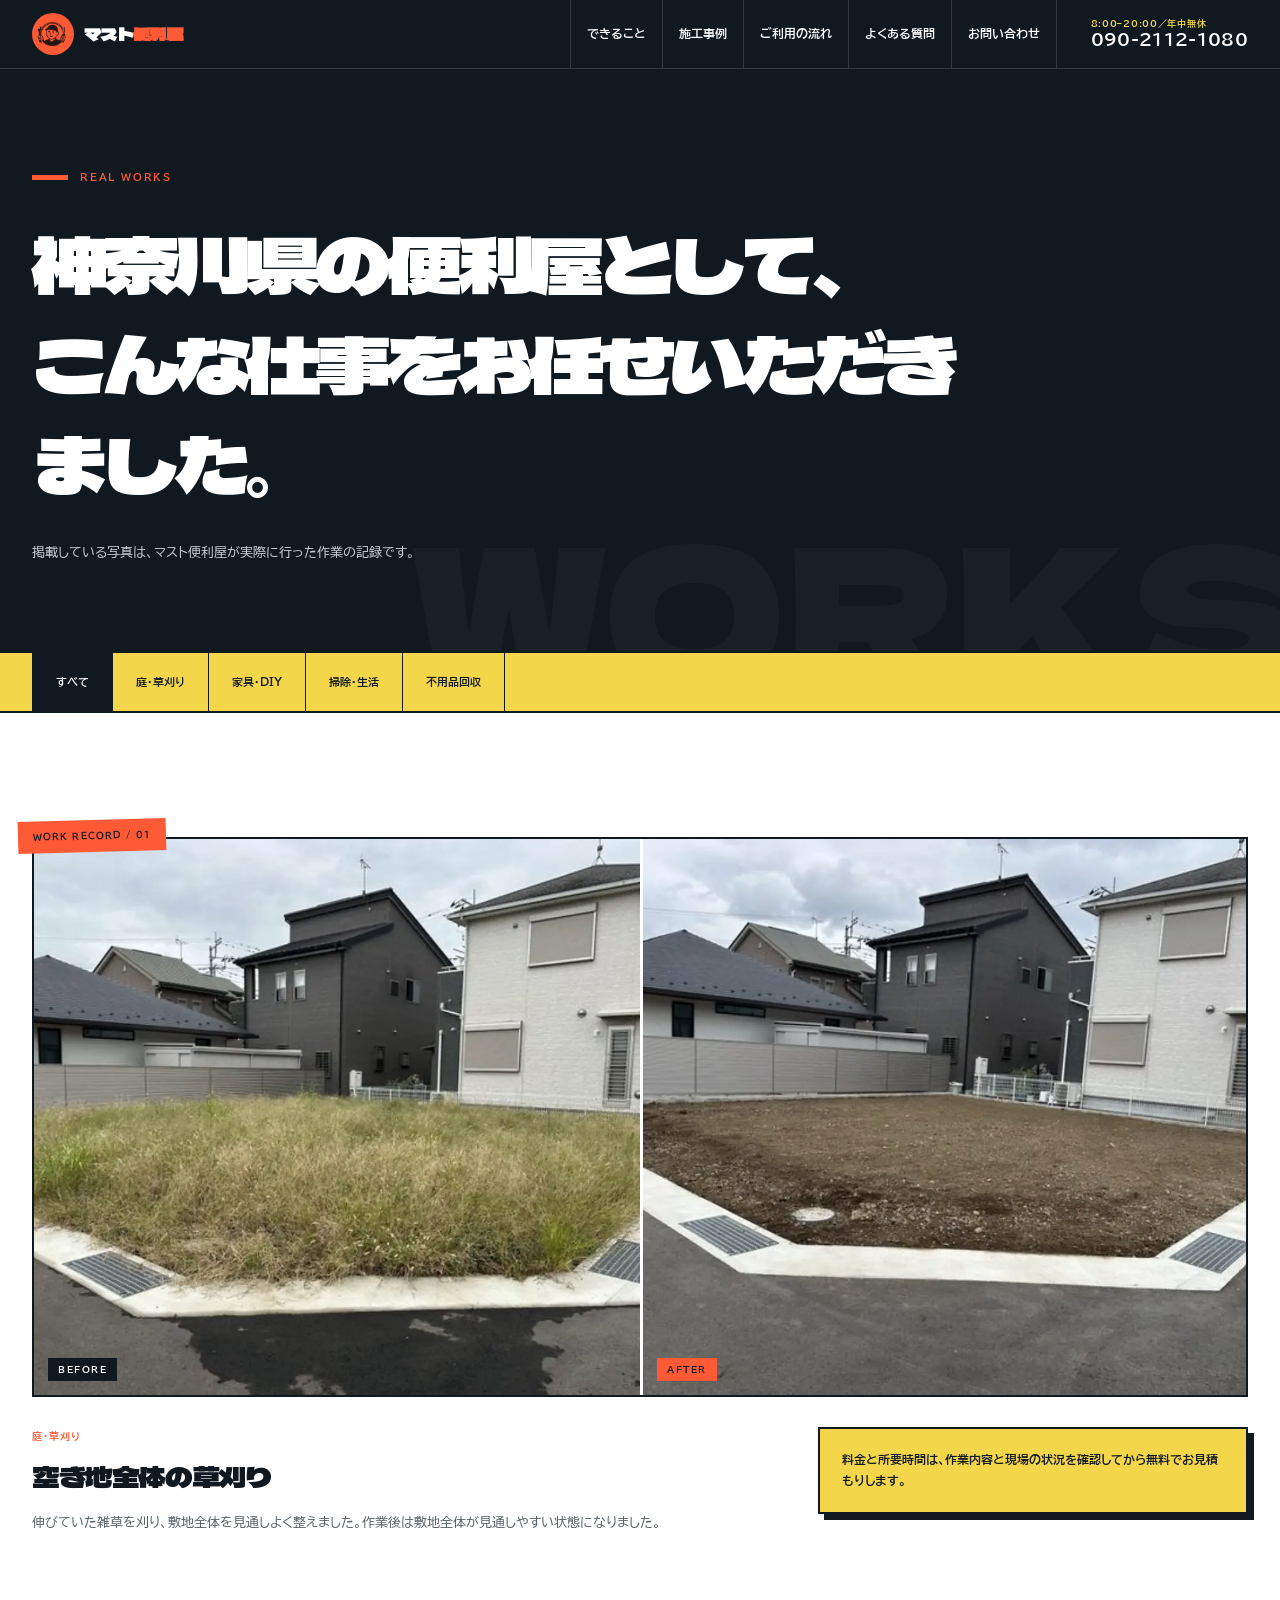
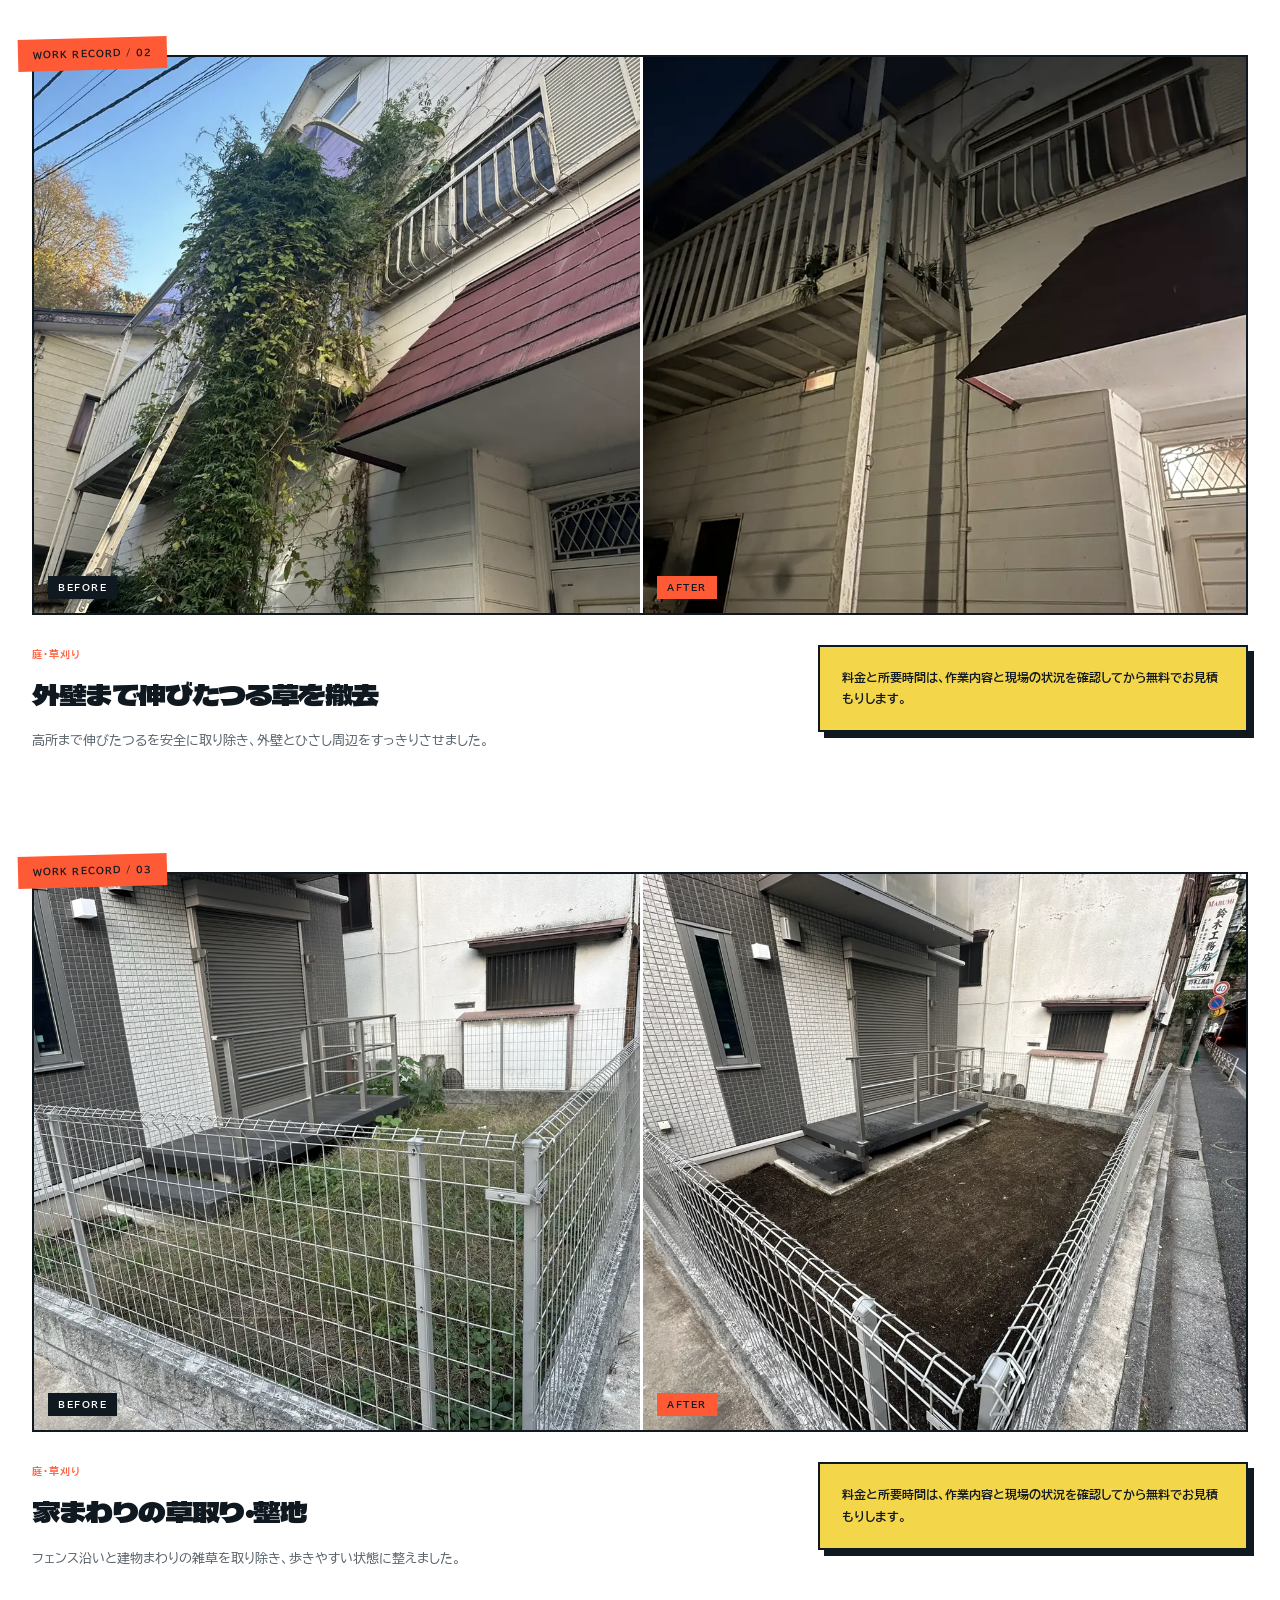
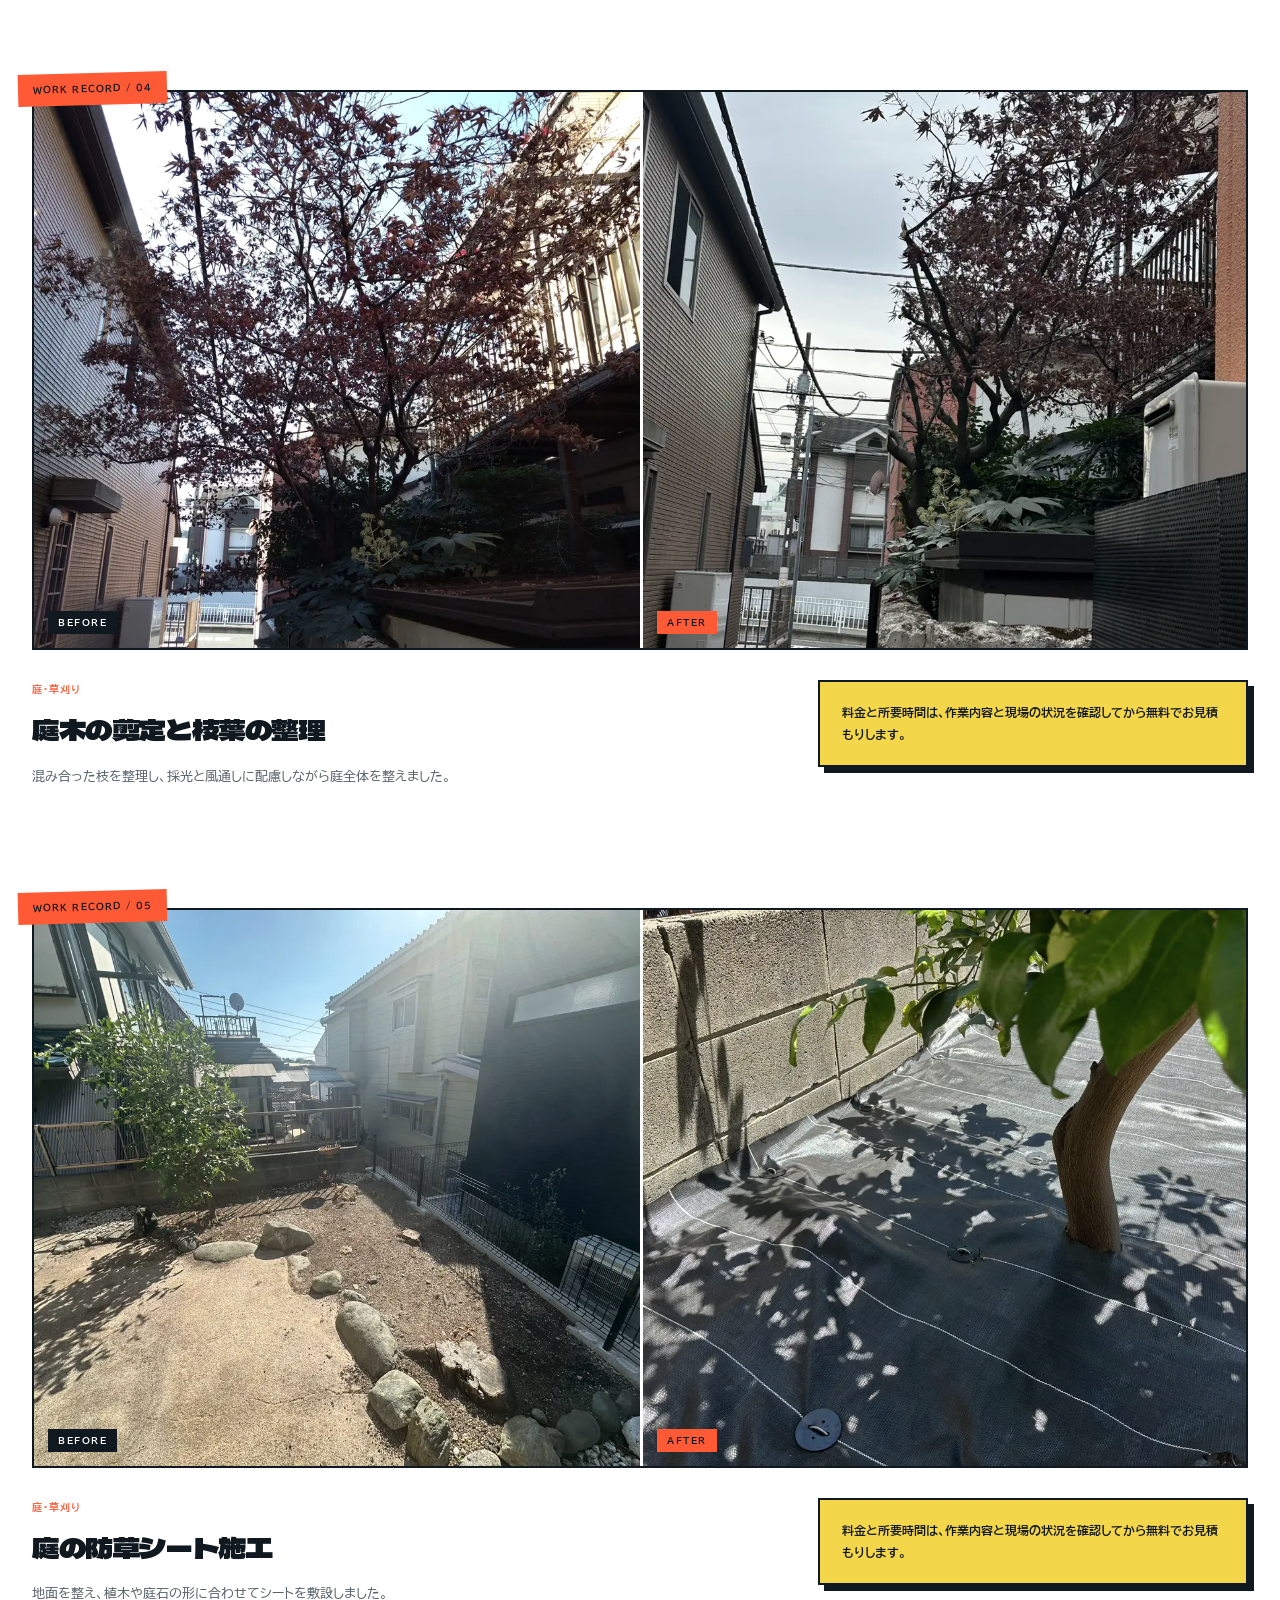
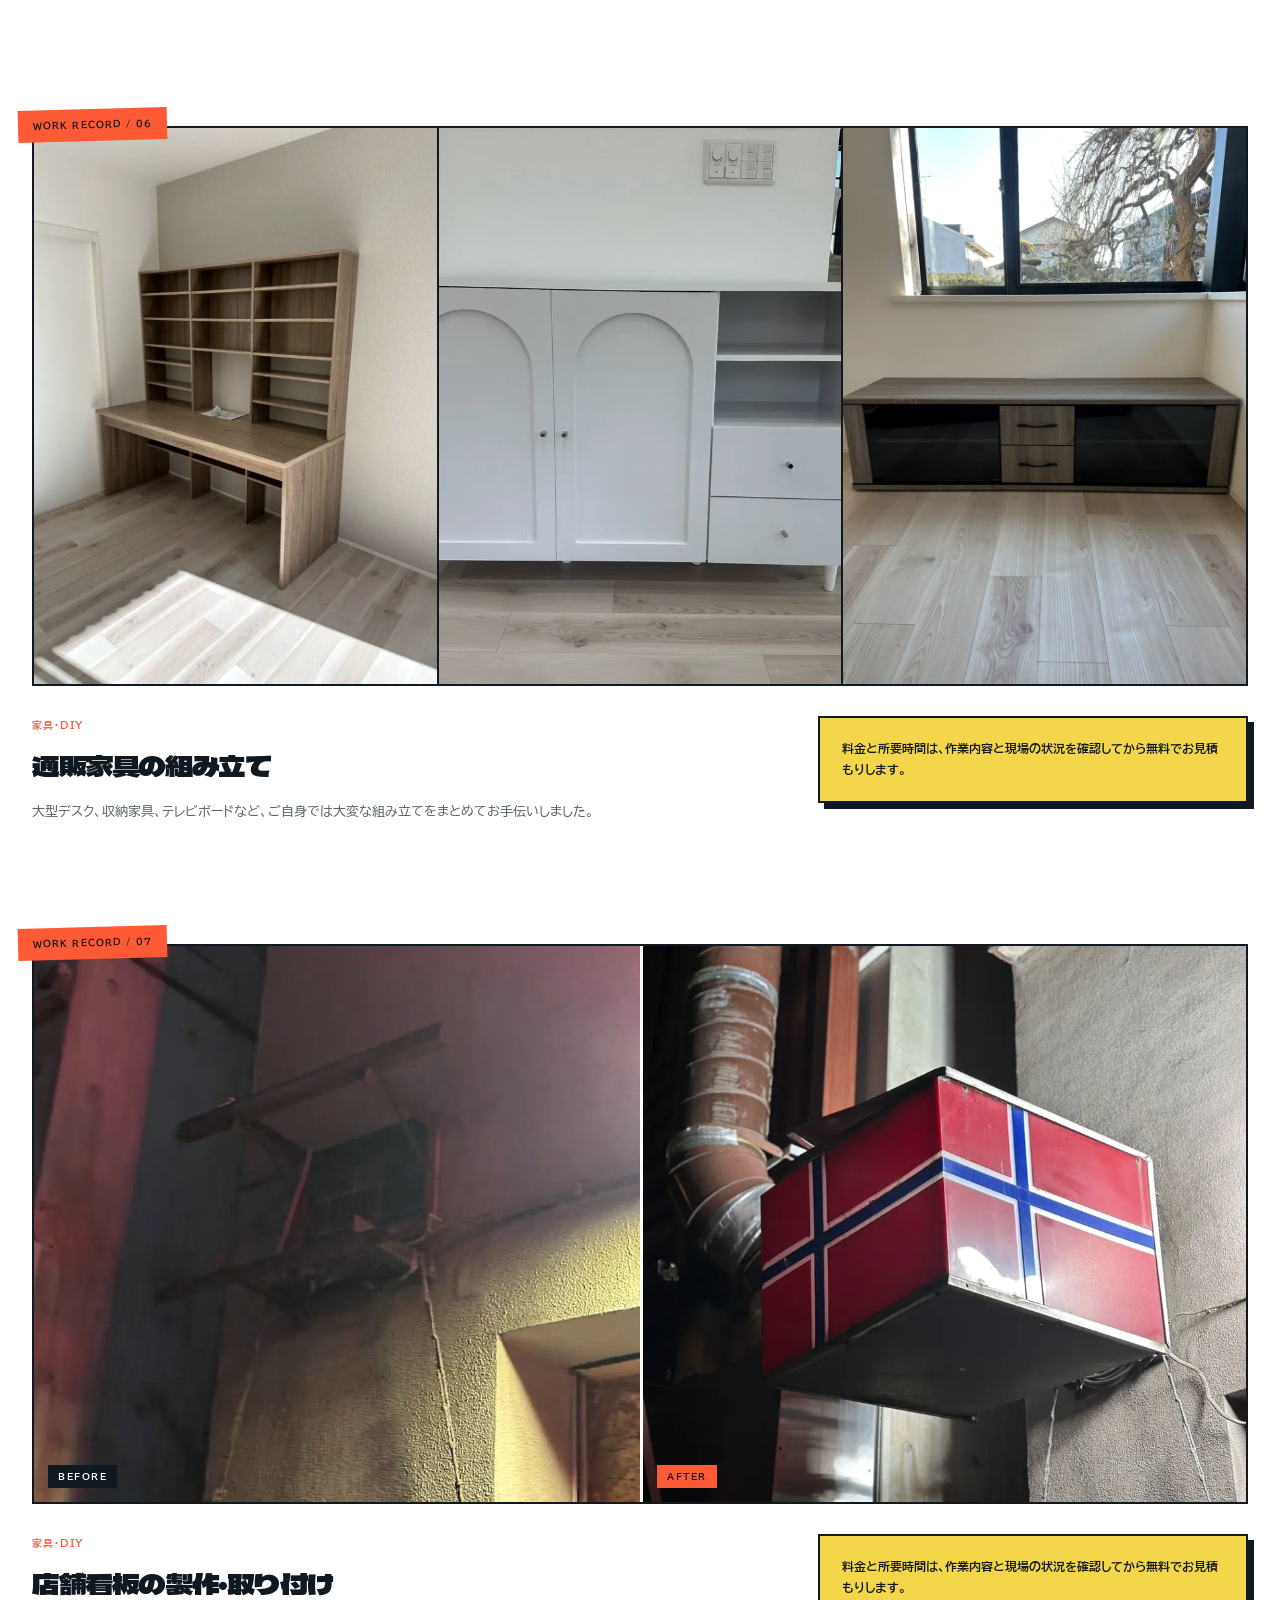
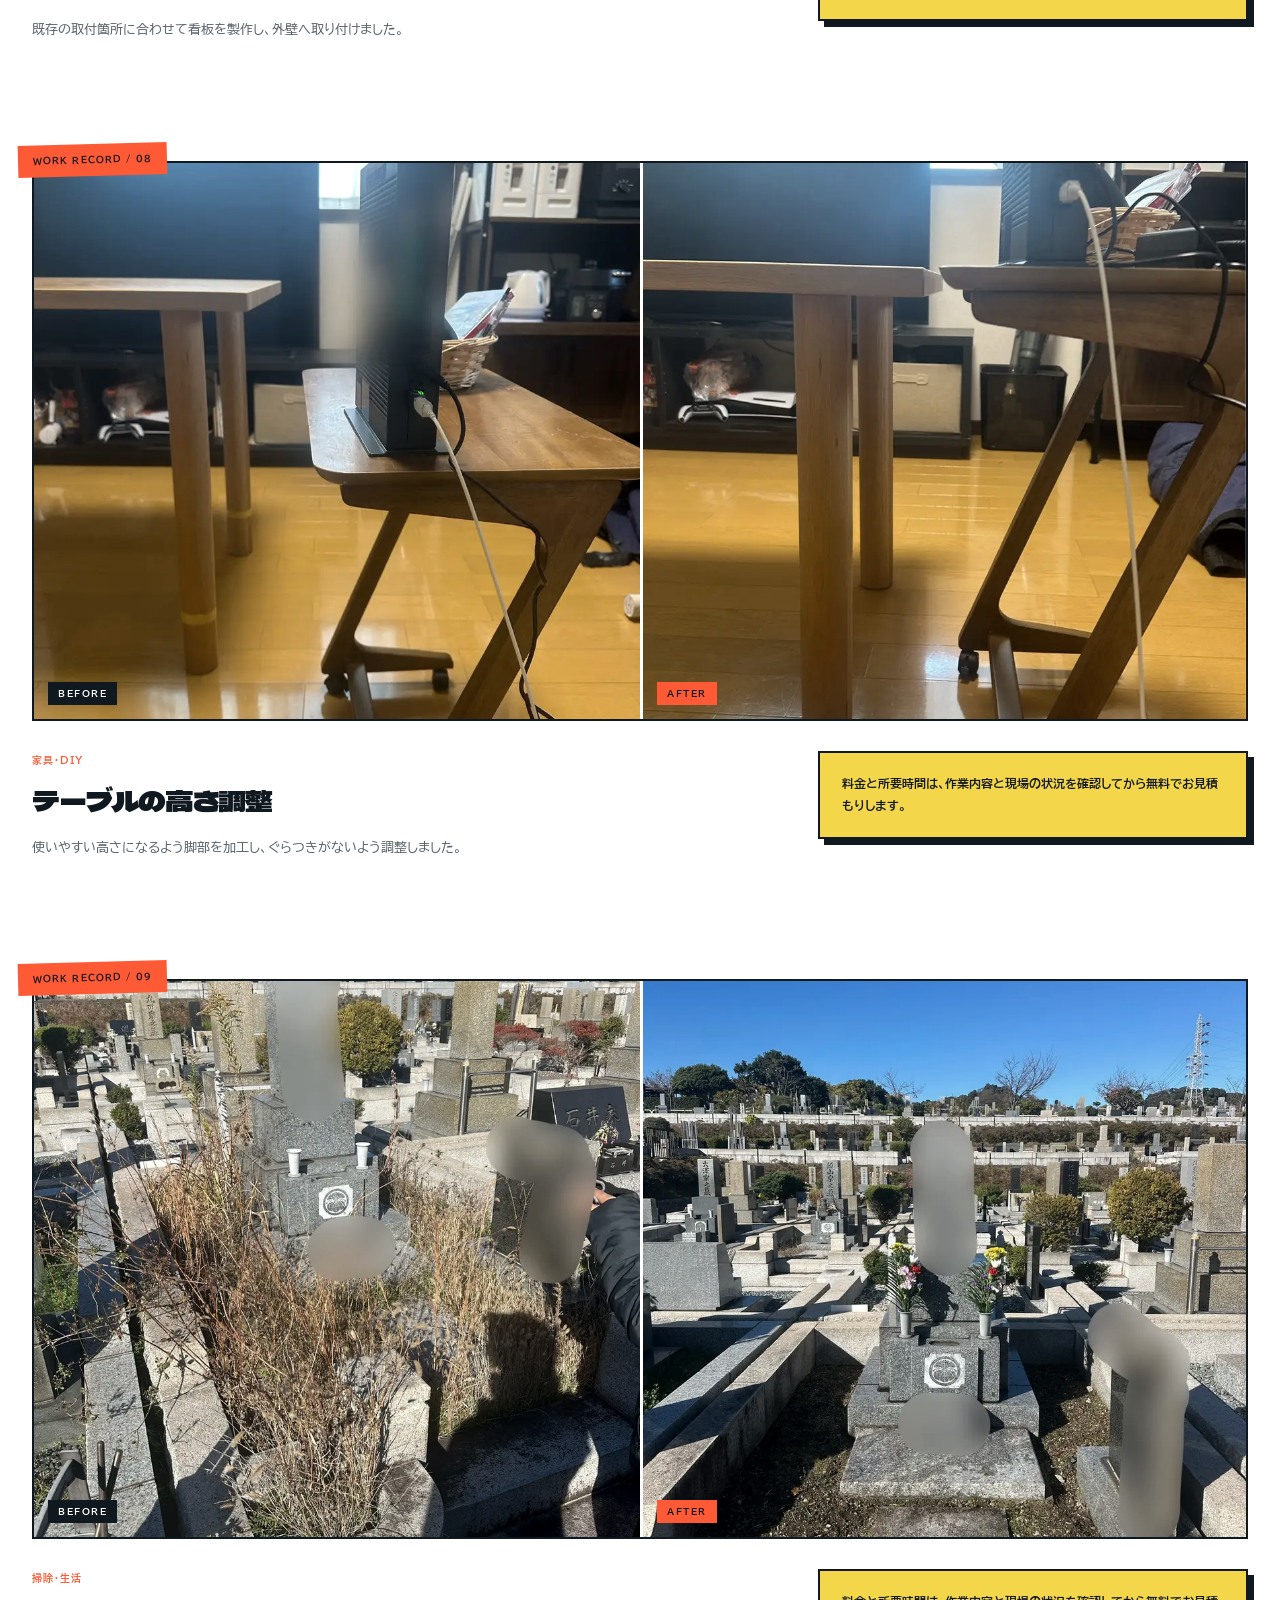
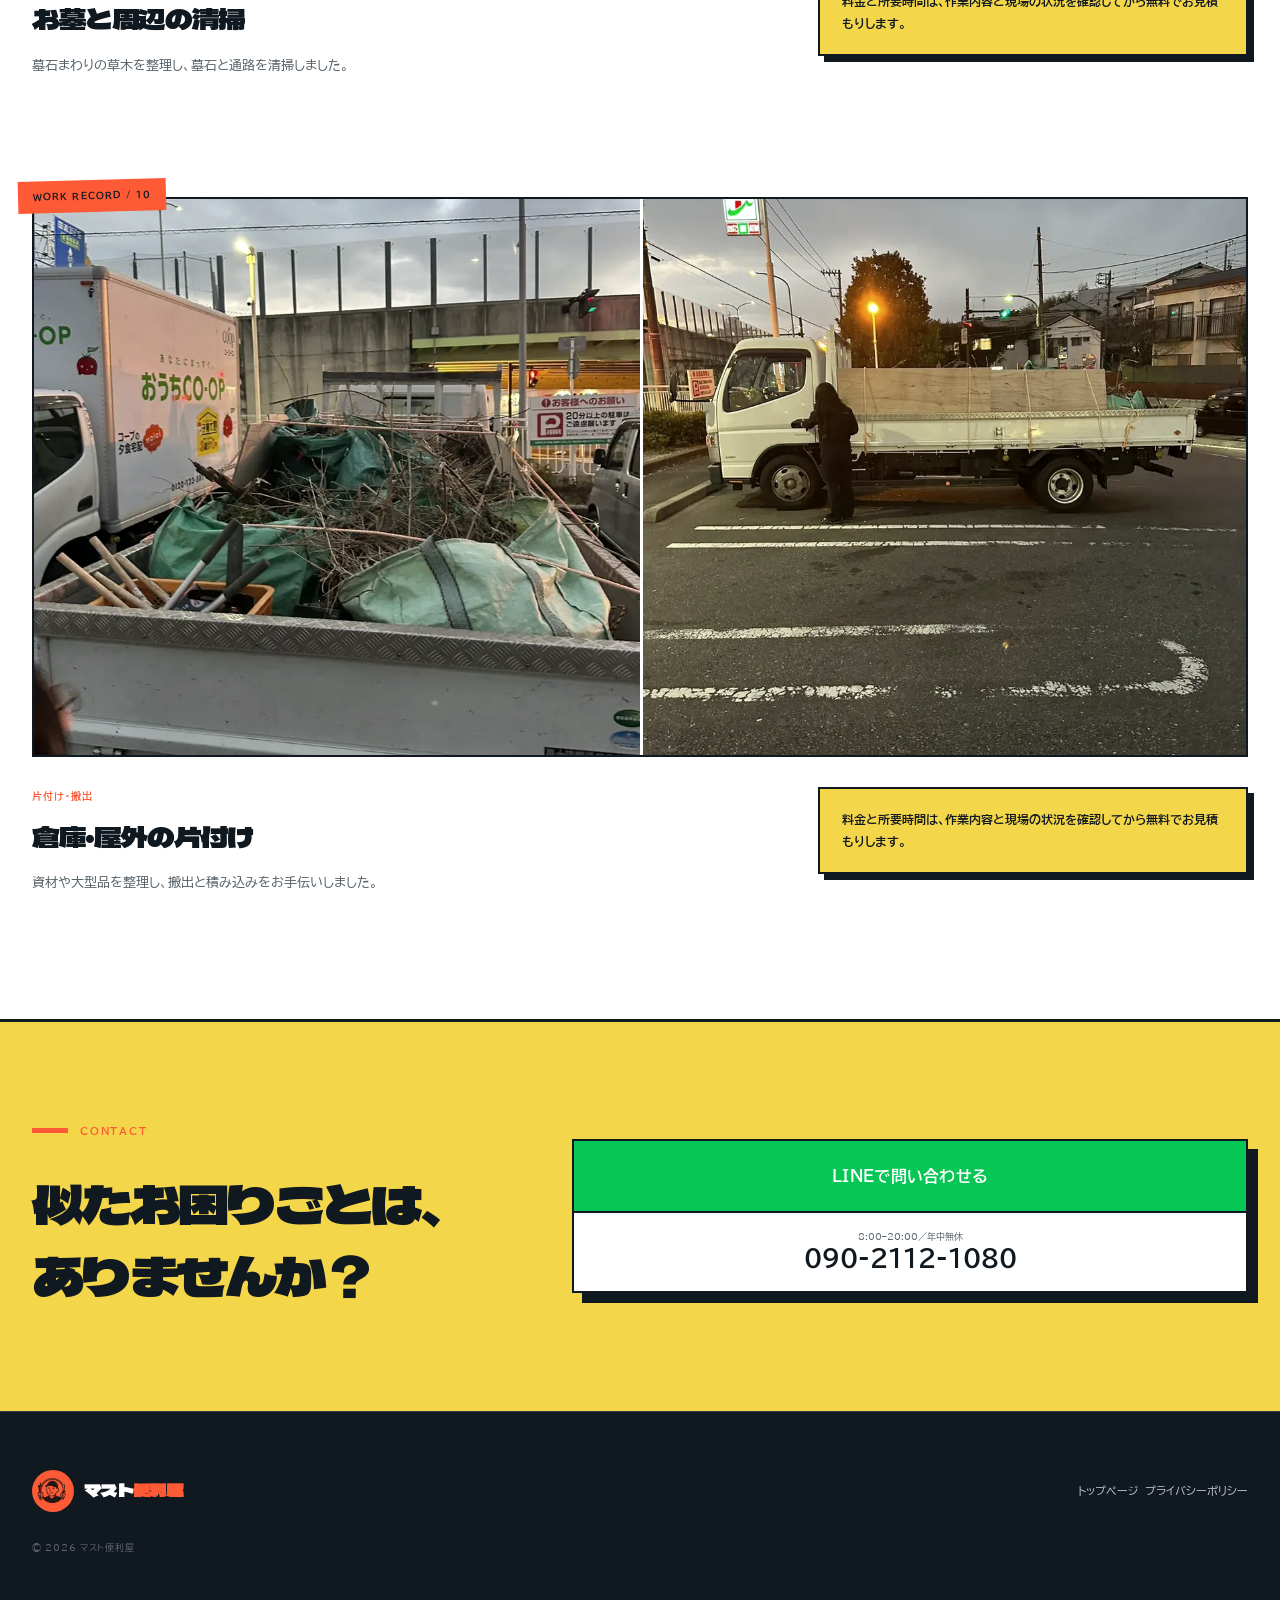
==== commit de226b69: "Add fixed header with inquiry navigation and responsive spacing" ====
--- a/cases.html
+++ b/cases.html
@@ -1,4 +1,4 @@
-<!doctype html><html lang="ja"><head><meta charset="utf-8"><meta name="viewport" content="width=device-width,initial-scale=1"><title>神奈川県の便利屋の作業事例｜草刈り・片付け・家具組み立て｜マスト便利屋</title><meta name="description" content="神奈川県全域対応のマスト便利屋による実際の作業事例。草刈り・庭の手入れ、家具組み立て、お墓掃除、片付けなどを写真で紹介します。"><link rel="canonical" href="https://masuto-benriya.com/cases.html"><meta property="og:title" content="神奈川県の便利屋の作業事例｜マスト便利屋"><meta property="og:description" content="草刈り・庭の手入れ、家具組み立て、お墓掃除、片付けなど、実際の作業を写真で紹介します。"><meta property="og:type" content="website"><meta property="og:url" content="https://masuto-benriya.com/cases.html"><meta property="og:image" content="https://masuto-benriya.com/assets/cases/og-work.jpg"><meta property="og:site_name" content="マスト便利屋"><meta property="og:locale" content="ja_JP"><meta name="twitter:card" content="summary_large_image"><meta name="twitter:title" content="神奈川県の便利屋の作業事例｜マスト便利屋"><meta name="twitter:description" content="草刈り・庭の手入れ、家具組み立て、お墓掃除、片付けなど、実際の作業を写真で紹介します。"><meta name="twitter:image" content="https://masuto-benriya.com/assets/cases/og-work.jpg"><link rel="stylesheet" href="style.css?v=12"><link rel="icon" href="favicon.png" type="image/png"><link rel="apple-touch-icon" href="favicon.png"><script type="application/ld+json">{"@context":"https://schema.org","@type":"CollectionPage","@id":"https://masuto-benriya.com/cases.html#page","url":"https://masuto-benriya.com/cases.html","name":"神奈川県の便利屋の作業事例","description":"マスト便利屋が実際に行った作業の写真事例集です。","isPartOf":{"@id":"https://masuto-benriya.com/#business"},"mainEntity":{"@type":"ItemList","itemListElement":[{"@type":"ListItem","position":1,"name":"空き地全体の草刈り"},{"@type":"ListItem","position":2,"name":"外壁まで伸びたつる草を撤去"},{"@type":"ListItem","position":3,"name":"家まわりの草取り・整地"},{"@type":"ListItem","position":4,"name":"庭木の剪定と枝葉の整理"},{"@type":"ListItem","position":5,"name":"庭の防草シート施工"},{"@type":"ListItem","position":6,"name":"通販家具の組み立て"},{"@type":"ListItem","position":7,"name":"店舗看板の製作・取り付け"},{"@type":"ListItem","position":8,"name":"テーブルの高さ調整"},{"@type":"ListItem","position":9,"name":"お墓と周辺の清掃"},{"@type":"ListItem","position":10,"name":"倉庫・屋外の片付け"}]}}</script></head><body><header class="header"><div class="wrap head"><a class="brand" href="index.html"><img src="must_benriya_logo.webp" alt="" width="320" height="269" loading="lazy" decoding="async"><b>マスト<span>便利屋</span></b></a><button class="menu" aria-expanded="false">メニュー</button><nav><a href="index.html#services">できること</a><a href="cases.html">施工事例</a><a href="index.html#flow">ご利用の流れ</a><a href="index.html#faq">よくある質問</a></nav><a class="tel" href="tel:09021121080"><small>8:00–20:00／年中無休</small>090-2112-1080</a></div></header><main>
+<!doctype html><html lang="ja"><head><meta charset="utf-8"><meta name="viewport" content="width=device-width,initial-scale=1"><title>神奈川県の便利屋の作業事例｜草刈り・片付け・家具組み立て｜マスト便利屋</title><meta name="description" content="神奈川県全域対応のマスト便利屋による実際の作業事例。草刈り・庭の手入れ、家具組み立て、お墓掃除、片付けなどを写真で紹介します。"><link rel="canonical" href="https://masuto-benriya.com/cases.html"><meta property="og:title" content="神奈川県の便利屋の作業事例｜マスト便利屋"><meta property="og:description" content="草刈り・庭の手入れ、家具組み立て、お墓掃除、片付けなど、実際の作業を写真で紹介します。"><meta property="og:type" content="website"><meta property="og:url" content="https://masuto-benriya.com/cases.html"><meta property="og:image" content="https://masuto-benriya.com/assets/cases/og-work.jpg"><meta property="og:site_name" content="マスト便利屋"><meta property="og:locale" content="ja_JP"><meta name="twitter:card" content="summary_large_image"><meta name="twitter:title" content="神奈川県の便利屋の作業事例｜マスト便利屋"><meta name="twitter:description" content="草刈り・庭の手入れ、家具組み立て、お墓掃除、片付けなど、実際の作業を写真で紹介します。"><meta name="twitter:image" content="https://masuto-benriya.com/assets/cases/og-work.jpg"><link rel="stylesheet" href="style.css?v=13"><link rel="icon" href="favicon.png" type="image/png"><link rel="apple-touch-icon" href="favicon.png"><script type="application/ld+json">{"@context":"https://schema.org","@type":"CollectionPage","@id":"https://masuto-benriya.com/cases.html#page","url":"https://masuto-benriya.com/cases.html","name":"神奈川県の便利屋の作業事例","description":"マスト便利屋が実際に行った作業の写真事例集です。","isPartOf":{"@id":"https://masuto-benriya.com/#business"},"mainEntity":{"@type":"ItemList","itemListElement":[{"@type":"ListItem","position":1,"name":"空き地全体の草刈り"},{"@type":"ListItem","position":2,"name":"外壁まで伸びたつる草を撤去"},{"@type":"ListItem","position":3,"name":"家まわりの草取り・整地"},{"@type":"ListItem","position":4,"name":"庭木の剪定と枝葉の整理"},{"@type":"ListItem","position":5,"name":"庭の防草シート施工"},{"@type":"ListItem","position":6,"name":"通販家具の組み立て"},{"@type":"ListItem","position":7,"name":"店舗看板の製作・取り付け"},{"@type":"ListItem","position":8,"name":"テーブルの高さ調整"},{"@type":"ListItem","position":9,"name":"お墓と周辺の清掃"},{"@type":"ListItem","position":10,"name":"倉庫・屋外の片付け"}]}}</script></head><body><header class="header"><div class="wrap head"><a class="brand" href="index.html"><img src="must_benriya_logo.webp" alt="" width="320" height="269" loading="lazy" decoding="async"><b>マスト<span>便利屋</span></b></a><button class="menu" aria-expanded="false">メニュー</button><nav><a href="index.html#services">できること</a><a href="cases.html">施工事例</a><a href="index.html#flow">ご利用の流れ</a><a href="index.html#faq">よくある質問</a><a href="index.html#inquiry">お問い合わせ</a></nav><a class="tel" href="tel:09021121080"><small>8:00–20:00／年中無休</small>090-2112-1080</a></div></header><main>
 <section class="cases-hero"><div class="wrap"><p class="eyebrow">REAL WORKS</p><h1>神奈川県の便利屋として、<br>こんな仕事をお任せいただきました。</h1><p>掲載している写真は、マスト便利屋が実際に行った作業の記録です。</p></div></section><div class="filters"><div class="wrap"><button class="active" data-filter="all">すべて</button><button data-filter="garden">庭・草刈り</button><button data-filter="furniture">家具・DIY</button><button data-filter="daily">掃除・生活</button><button data-filter="junk">不用品回収</button></div></div>
 <section class="section white"><div class="wrap case-list">
 <article class="case-detail" id="garden" data-cat="garden"><div class="case-images compare"><figure><img src="assets/cases/vacant-lot-before.webp" alt="草刈り前" width="1167" height="886" loading="lazy" decoding="async"><b>BEFORE</b></figure><figure><img src="assets/cases/vacant-lot-after.webp" alt="草刈り後" width="1173" height="877" loading="lazy" decoding="async"><b>AFTER</b></figure></div><div class="case-info"><div><small>庭・草刈り</small><h2>空き地全体の草刈り</h2><p>伸びていた雑草を刈り、敷地全体を見通しよく整えました。作業後は敷地全体が見通しやすい状態になりました。</p></div><p class="case-note">料金と所要時間は、作業内容と現場の状況を確認してから無料でお見積もりします。</p></div></article>
--- a/style.css
+++ b/style.css
@@ -5,11 +5,12 @@
   --yellow:#f4d64a;--steel:#8c969c;--line:#c9c8c1;--muted:#59636a;
   --body:'BIZ UDPGothic','Yu Gothic',sans-serif;--display:'Dela Gothic One','Yu Gothic',sans-serif;
   --primary-color:#ff5a36;--primary-dark:#c93d20;--bg-white:#fff;--text-main:#101820;
-  --text-sub:#59636a;--text-muted:#59636a;--radius-round:0;--shadow:12px 12px 0 rgba(16,24,32,.12)
+  --text-sub:#59636a;--text-muted:#59636a;--radius-round:0;--shadow:12px 12px 0 rgba(16,24,32,.12);
+  --header-h:68px;--header-h-mobile:58px
 }
 *{box-sizing:border-box}
-html{scroll-behavior:smooth;overflow-x:hidden}
-body{margin:0;background:var(--paper);color:var(--ink);font-family:var(--body);line-height:1.8;overflow-x:hidden}
+html{scroll-behavior:smooth;scroll-padding-top:var(--header-h);overflow-x:hidden}
+body{margin:0;padding-top:var(--header-h);background:var(--paper);color:var(--ink);font-family:var(--body);line-height:1.8;overflow-x:hidden}
 a{color:inherit;text-decoration:none}
 img{display:block;width:100%;height:auto}
 h1,h2,h3,p{margin-top:0}
@@ -18,15 +19,15 @@
 .wrap{width:min(1220px,calc(100% - 64px));margin-inline:auto}
 
 /* Utility header */
-.header{position:sticky;top:0;z-index:50;background:var(--ink);color:var(--white);border-bottom:1px solid #ffffff26}
-.head{height:76px;display:flex;align-items:center;gap:28px}
-.brand{display:flex;align-items:center;gap:11px;white-space:nowrap;font-family:var(--display);font-size:18px;letter-spacing:-.04em}
-.brand img{width:47px;height:47px;padding:6px 8px 6px 5px;object-fit:contain;background:var(--orange);border-radius:50%}
+.header{position:fixed;inset:0 0 auto;z-index:80;background:var(--ink);color:var(--white);border-bottom:1px solid #ffffff26}
+.head{height:var(--header-h);display:flex;align-items:center;gap:18px}
+.brand{display:flex;align-items:center;gap:10px;white-space:nowrap;font-family:var(--display);font-size:17px;letter-spacing:-.04em}
+.brand img{width:42px;height:42px;padding:6px 8px 6px 5px;object-fit:contain;background:var(--orange);border-radius:50%}
 .brand span{color:var(--orange)}
 nav{display:flex;gap:0;margin-left:auto;height:100%;border-left:1px solid #ffffff26}
-nav a{display:flex;align-items:center;padding:0 22px;border-right:1px solid #ffffff26;font-size:12px;font-weight:700;transition:background .2s,color .2s}
+nav a{display:flex;align-items:center;padding:0 16px;border-right:1px solid #ffffff26;font-size:12px;font-weight:700;transition:background .2s,color .2s}
 nav a:hover,nav a[aria-current]{background:var(--orange);color:var(--ink)}
-.tel{align-self:stretch;display:flex;flex-direction:column;justify-content:center;padding:0 0 0 22px;font-size:18px;font-weight:700;line-height:1.25;letter-spacing:.02em}
+.tel{align-self:stretch;display:flex;flex-direction:column;justify-content:center;padding:0 0 0 16px;font-size:17px;font-weight:700;line-height:1.25;letter-spacing:.02em}
 .tel small{font-size:9px;color:var(--yellow);letter-spacing:.08em}
 .menu{display:none;color:var(--white);background:transparent;border:1px solid #ffffff66;padding:8px 12px;font-weight:700}
 
@@ -146,9 +147,9 @@
 .mobile-cta{display:none}
 
 /* Inquiry form */
-.inquiry{scroll-margin-top:76px;border-top:3px solid var(--ink)}
+.inquiry{scroll-margin-top:var(--header-h);border-top:3px solid var(--ink)}
 .inquiry-layout{display:grid;grid-template-columns:.72fr 1.28fr;gap:86px;align-items:start}
-.inquiry-intro{position:sticky;top:110px}
+.inquiry-intro{position:sticky;top:100px}
 .inquiry-intro h2{margin:0 0 24px;font-family:var(--display);font-size:clamp(34px,4vw,56px);font-weight:400;line-height:1.4;letter-spacing:-.07em}
 .inquiry-intro>p:not(.eyebrow){max-width:430px;color:var(--muted);font-size:13px}
 .inquiry-notes{margin-top:35px;border-top:3px solid var(--ink)}
@@ -181,7 +182,7 @@
 .cases-hero:after{content:"WORKS";position:absolute;right:-25px;bottom:-48px;font-family:var(--display);font-size:190px;line-height:1;color:#ffffff09;pointer-events:none}
 .cases-hero h1{max-width:950px;margin:20px 0 30px;font-family:var(--display);font-size:clamp(42px,6vw,78px);font-weight:400;line-height:1.3;letter-spacing:-.08em}
 .cases-hero>div>p:last-child{max-width:650px;margin:0;color:#c6cdd1;font-size:13px}
-.filters{position:sticky;top:76px;z-index:30;background:var(--yellow);border-block:2px solid var(--ink)}
+.filters{position:sticky;top:var(--header-h);z-index:30;background:var(--yellow);border-block:2px solid var(--ink)}
 .filters .wrap{display:flex;gap:0;overflow:auto;padding-block:0}
 .filters button{min-height:58px;padding:0 23px;white-space:nowrap;border:0;border-right:1px solid var(--ink);background:transparent;color:var(--ink);font-size:11px;font-weight:700;cursor:pointer}
 .filters button:first-child{border-left:1px solid var(--ink)}
@@ -204,7 +205,7 @@
 dd i{margin-left:5px;padding:2px 5px;background:var(--yellow);color:var(--ink);font-style:normal;font-size:8px}
 
 /* Privacy legacy compatibility */
-.header-container{min-height:76px;display:flex;align-items:center;justify-content:center}
+.header-container{min-height:var(--header-h);display:flex;align-items:center;justify-content:center}
 .logo-link{display:flex;align-items:center;gap:10px;color:var(--white)}
 .header-logo-img{width:45px;height:45px;padding:6px 8px 6px 5px;object-fit:contain;background:var(--orange);border-radius:50%}
 .logo-text{margin:0;font-family:var(--display);font-size:18px}.logo-text span{color:var(--orange)}
@@ -216,7 +217,7 @@
 .js .is-visible{opacity:1;transform:none}
 
 @media(max-width:980px){
-  nav{display:none;position:absolute;top:76px;left:0;right:0;height:auto;margin:0;padding:0;background:var(--ink);border:0;flex-direction:column}
+  nav{display:none;position:absolute;top:var(--header-h);left:0;right:0;height:auto;margin:0;padding:0;background:var(--ink);border:0;flex-direction:column}
   nav.open{display:flex}nav a{min-height:54px;border:0;border-bottom:1px solid #ffffff26;padding:0 28px}.menu{display:block;margin-left:auto}.tel{display:none}
   .hero-grid{grid-template-columns:1fr;min-height:auto}.hero-grid>div:first-child{padding:75px 0 70px}.hero-work{margin:0}.hero-work .compare{height:540px}.hero-work>p{padding-inline:28px}
   .section-head,.two{grid-template-columns:1fr;gap:32px}.cards{grid-template-columns:1fr 1fr}.wide{grid-column:1/-1}.works-head a{justify-self:start}
@@ -226,7 +227,7 @@
 }
 
 @media(max-width:640px){
-  body{padding-bottom:62px}.wrap{width:calc(100% - 32px)}.head{height:64px}.brand{font-size:16px}.brand img{width:40px;height:40px}nav{top:64px}
+  html{scroll-padding-top:var(--header-h-mobile)}body{padding-top:var(--header-h-mobile);padding-bottom:62px}.wrap{width:calc(100% - 32px)}.head{height:var(--header-h-mobile)}.brand{font-size:16px}.brand img{width:38px;height:38px}nav{top:var(--header-h-mobile)}
   .hero-grid>div:first-child{padding:54px 0 55px}.hero h1{font-size:38px;line-height:1.42}.lead{font-size:14px}.lead br{display:none}.actions{grid-template-columns:1fr}.actions .btn:first-child{border-right:0;border-bottom:2px solid var(--white)}.actions .form-jump{min-height:60px}.trust{gap:6px 13px;font-size:10px}
   .hero-work{margin-inline:0}.hero-work:before{left:9px;top:12px}.hero-work .compare{height:330px}.hero-work>p{height:76px;padding:13px 17px}.hero-work strong{font-size:15px}.hero-work span{font-size:9px}
   .band .wrap{min-height:74px;display:block;padding-block:12px}.band b{display:inline-block;margin-bottom:5px}.band strong{display:block;font-size:15px}.band span{display:none}
@@ -237,7 +238,7 @@
   .flow{grid-template-columns:1fr}.flow li{min-height:185px;border-right:0;border-bottom:1px solid var(--ink)!important}.flow li:last-child{border-bottom:0!important}.flow h3{margin-top:20px}
   .faq summary{font-size:13px}.contact{padding:75px 0}.contact-actions{box-shadow:6px 6px 0 var(--ink)}
   footer .wrap{grid-template-columns:1fr}.mobile-cta{position:fixed;z-index:70;bottom:0;left:0;right:0;height:62px;display:grid;grid-template-columns:1fr 1.35fr;border-top:2px solid var(--ink);background:var(--white)}.mobile-cta a{display:flex;align-items:center;justify-content:center;font-size:13px;font-weight:700}.mobile-cta a:last-child{background:#06c755;color:#fff;border-left:2px solid var(--ink)}
-  .cases-hero{padding:68px 0 62px}.cases-hero h1{font-size:39px}.filters{top:64px}.filters button{min-height:54px;padding-inline:18px}.case-list{gap:88px}.case-images{height:345px}.case-info{grid-template-columns:1fr;gap:24px}.case-info h2{font-size:23px}.three{grid-template-columns:1fr;height:auto}.three img{height:300px}.case-detail:before{left:-7px}
+  .cases-hero{padding:68px 0 62px}.cases-hero h1{font-size:39px}.filters{top:var(--header-h-mobile)}.filters button{min-height:54px;padding-inline:18px}.case-list{gap:88px}.case-images{height:345px}.case-info{grid-template-columns:1fr;gap:24px}.case-info h2{font-size:23px}.three{grid-template-columns:1fr;height:auto}.three img{height:300px}.case-detail:before{left:-7px}.inquiry{scroll-margin-top:var(--header-h-mobile)}
   .inquiry-layout{gap:42px}.form-panel{margin-inline:-8px;box-shadow:6px 6px 0 var(--ink)}.form-panel-head{grid-template-columns:auto 1fr;padding:0 18px}.form-panel-head small{grid-column:1/-1;display:none}.form-grid{grid-template-columns:1fr;padding:8px 12px 24px}.field,.field.full{grid-column:1;padding:16px 6px 2px}.calendar-day{min-height:49px}.calendar-legend{gap:10px;flex-wrap:wrap}.form-submit{min-height:68px;padding-inline:15px}.form-submit span{font-size:12px}.form-state{min-height:440px;padding:55px 20px}.form-state h3{font-size:23px}
 }
 
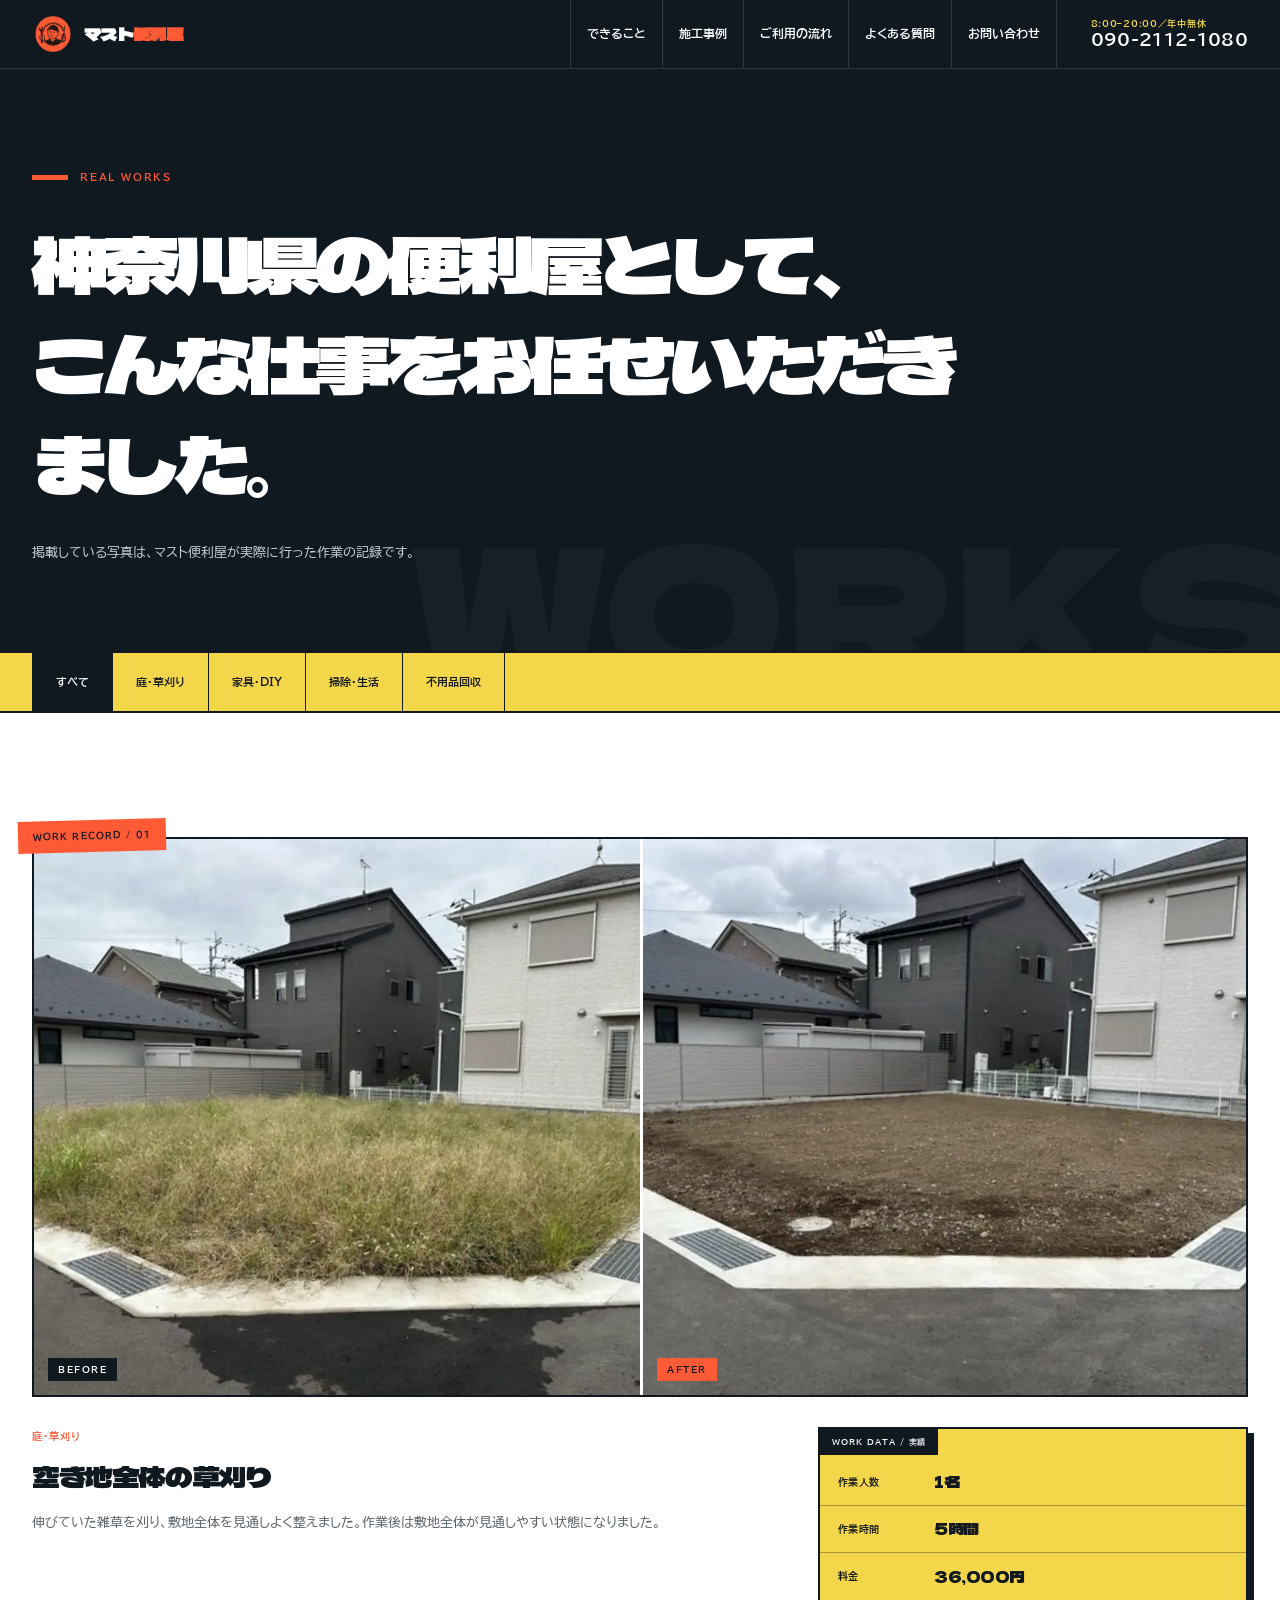
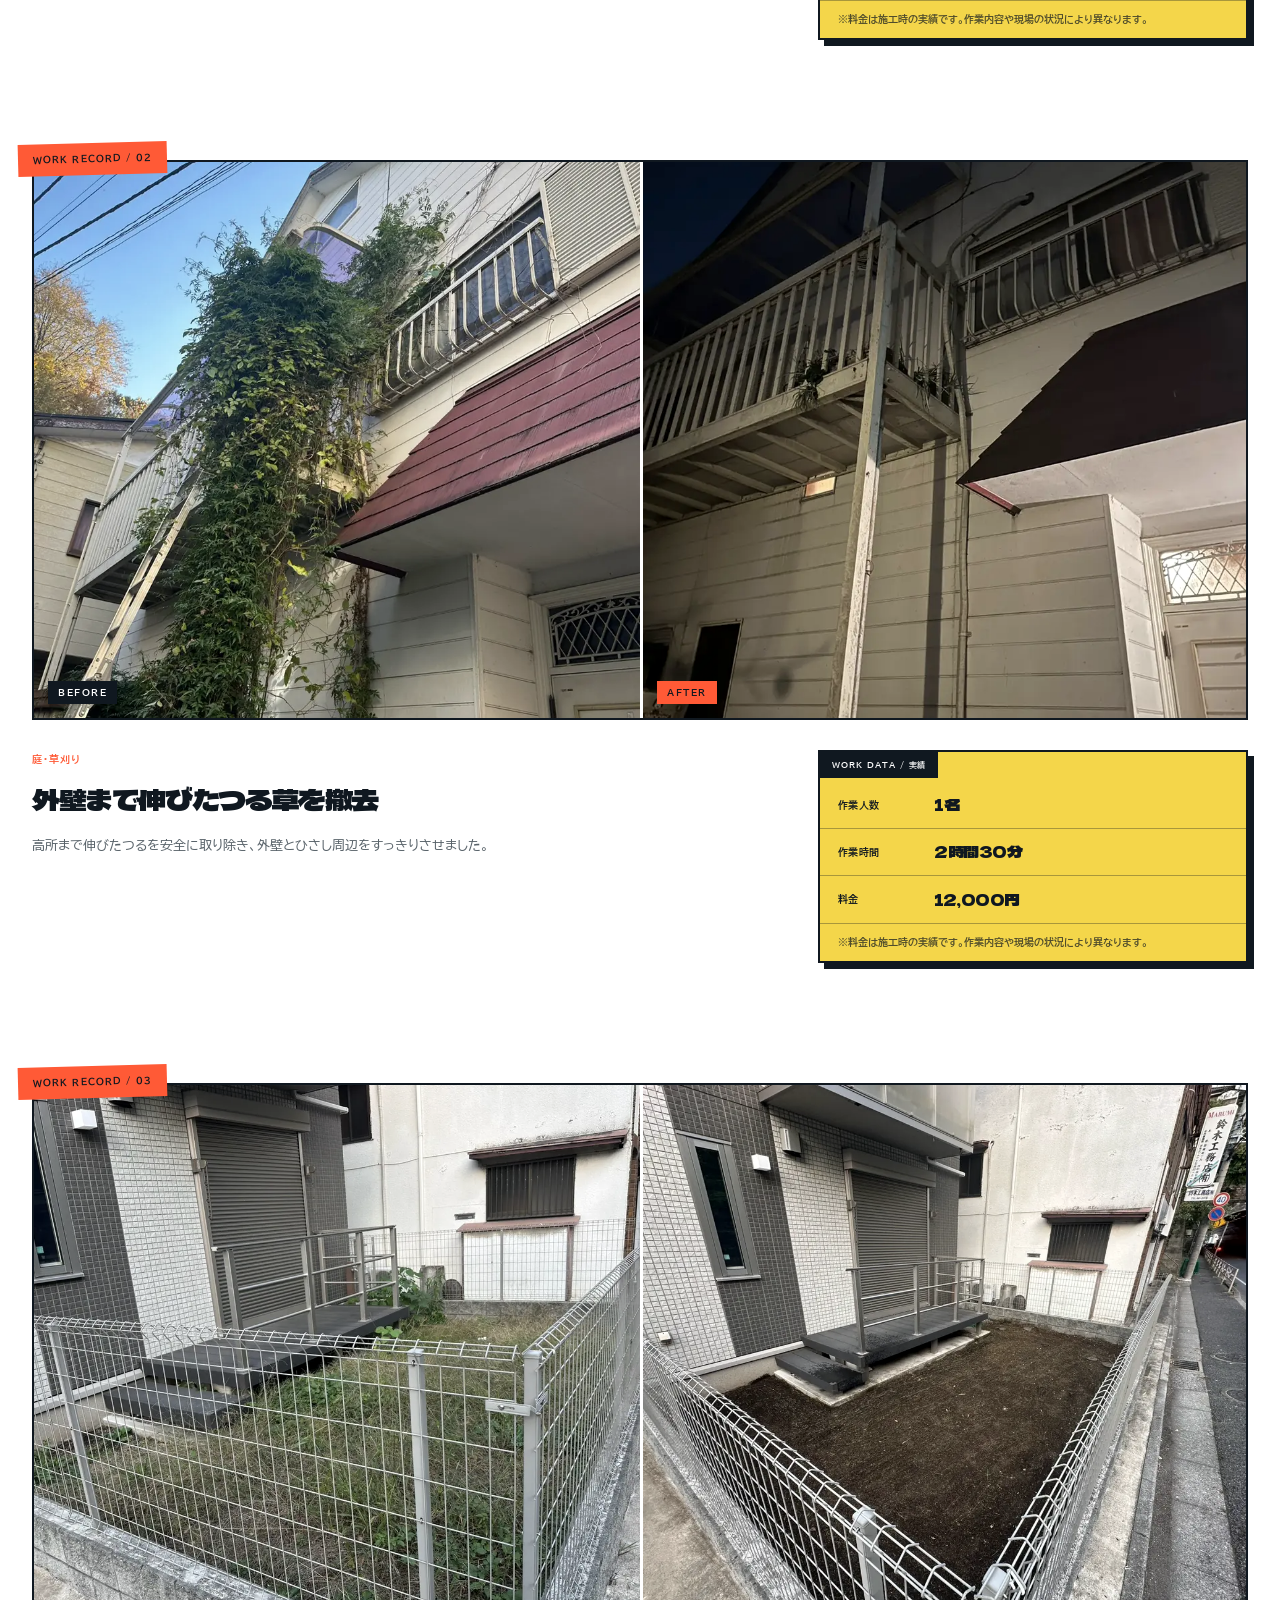
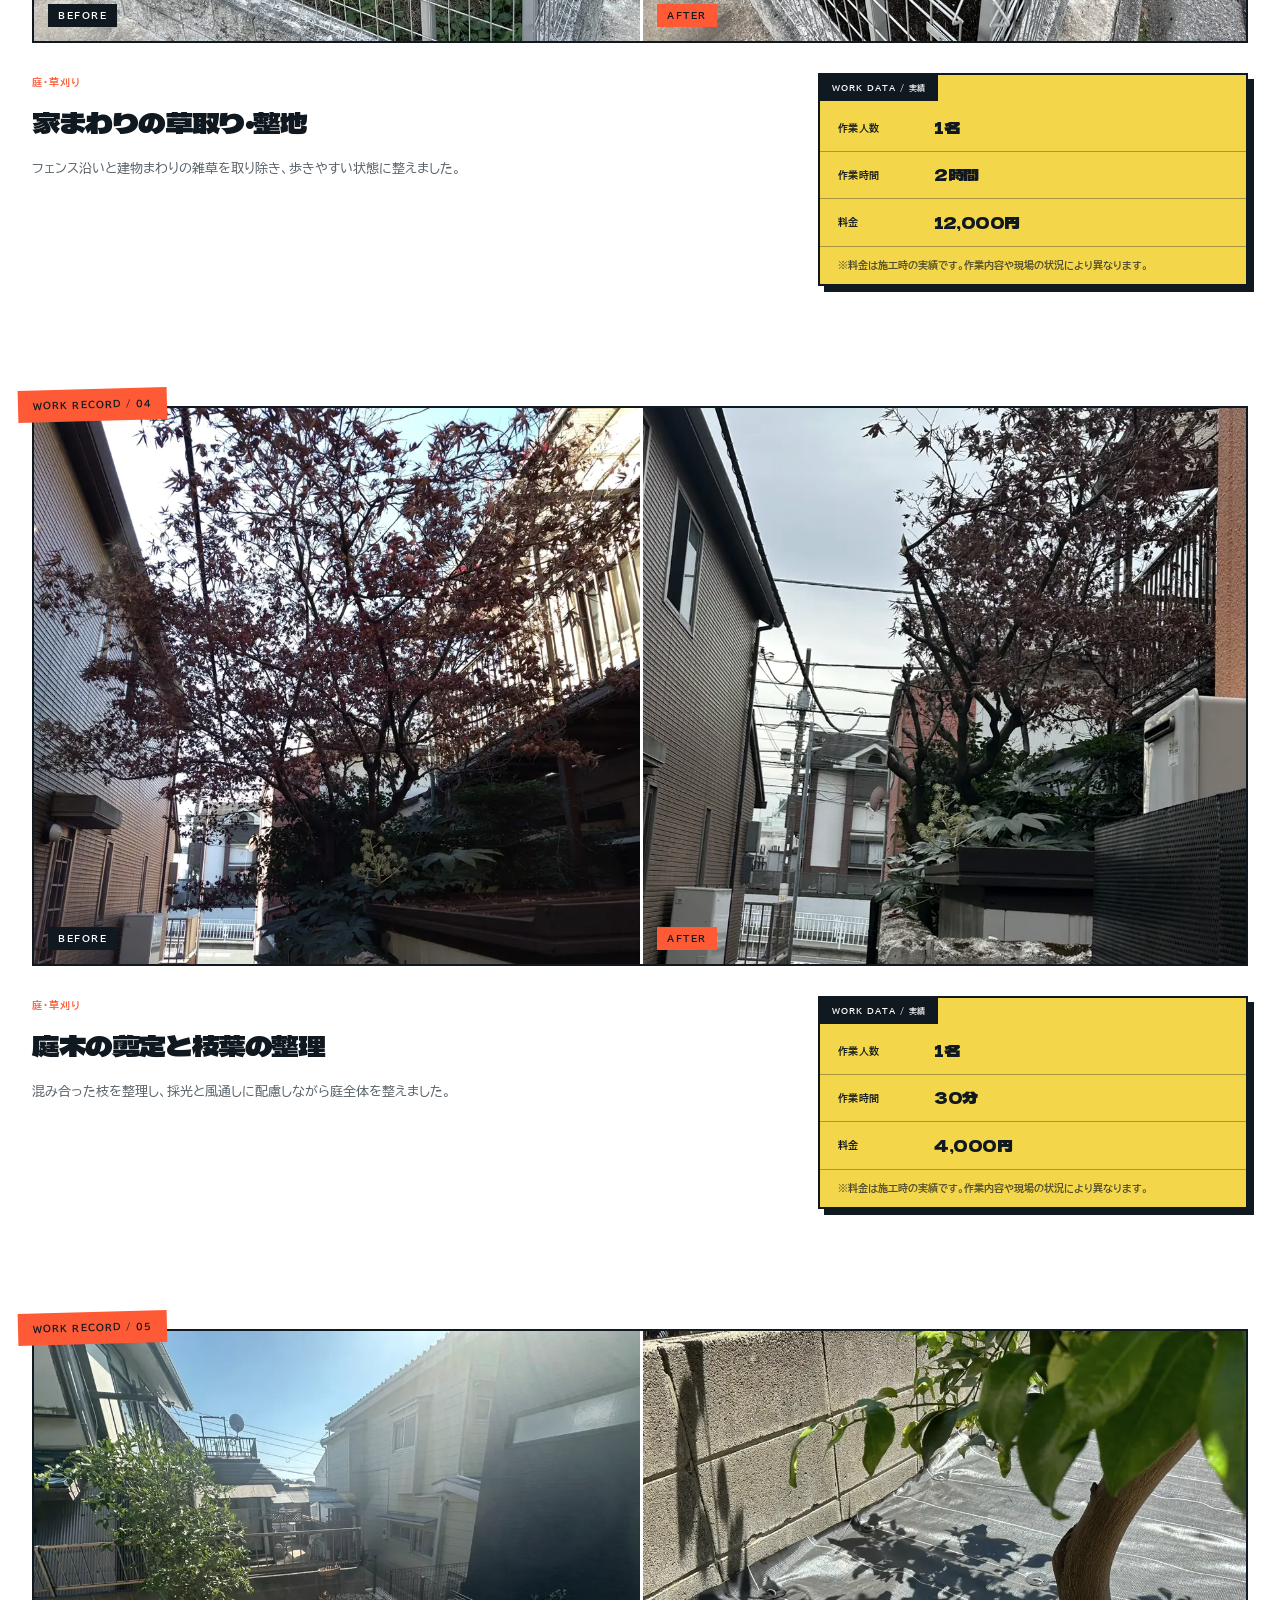
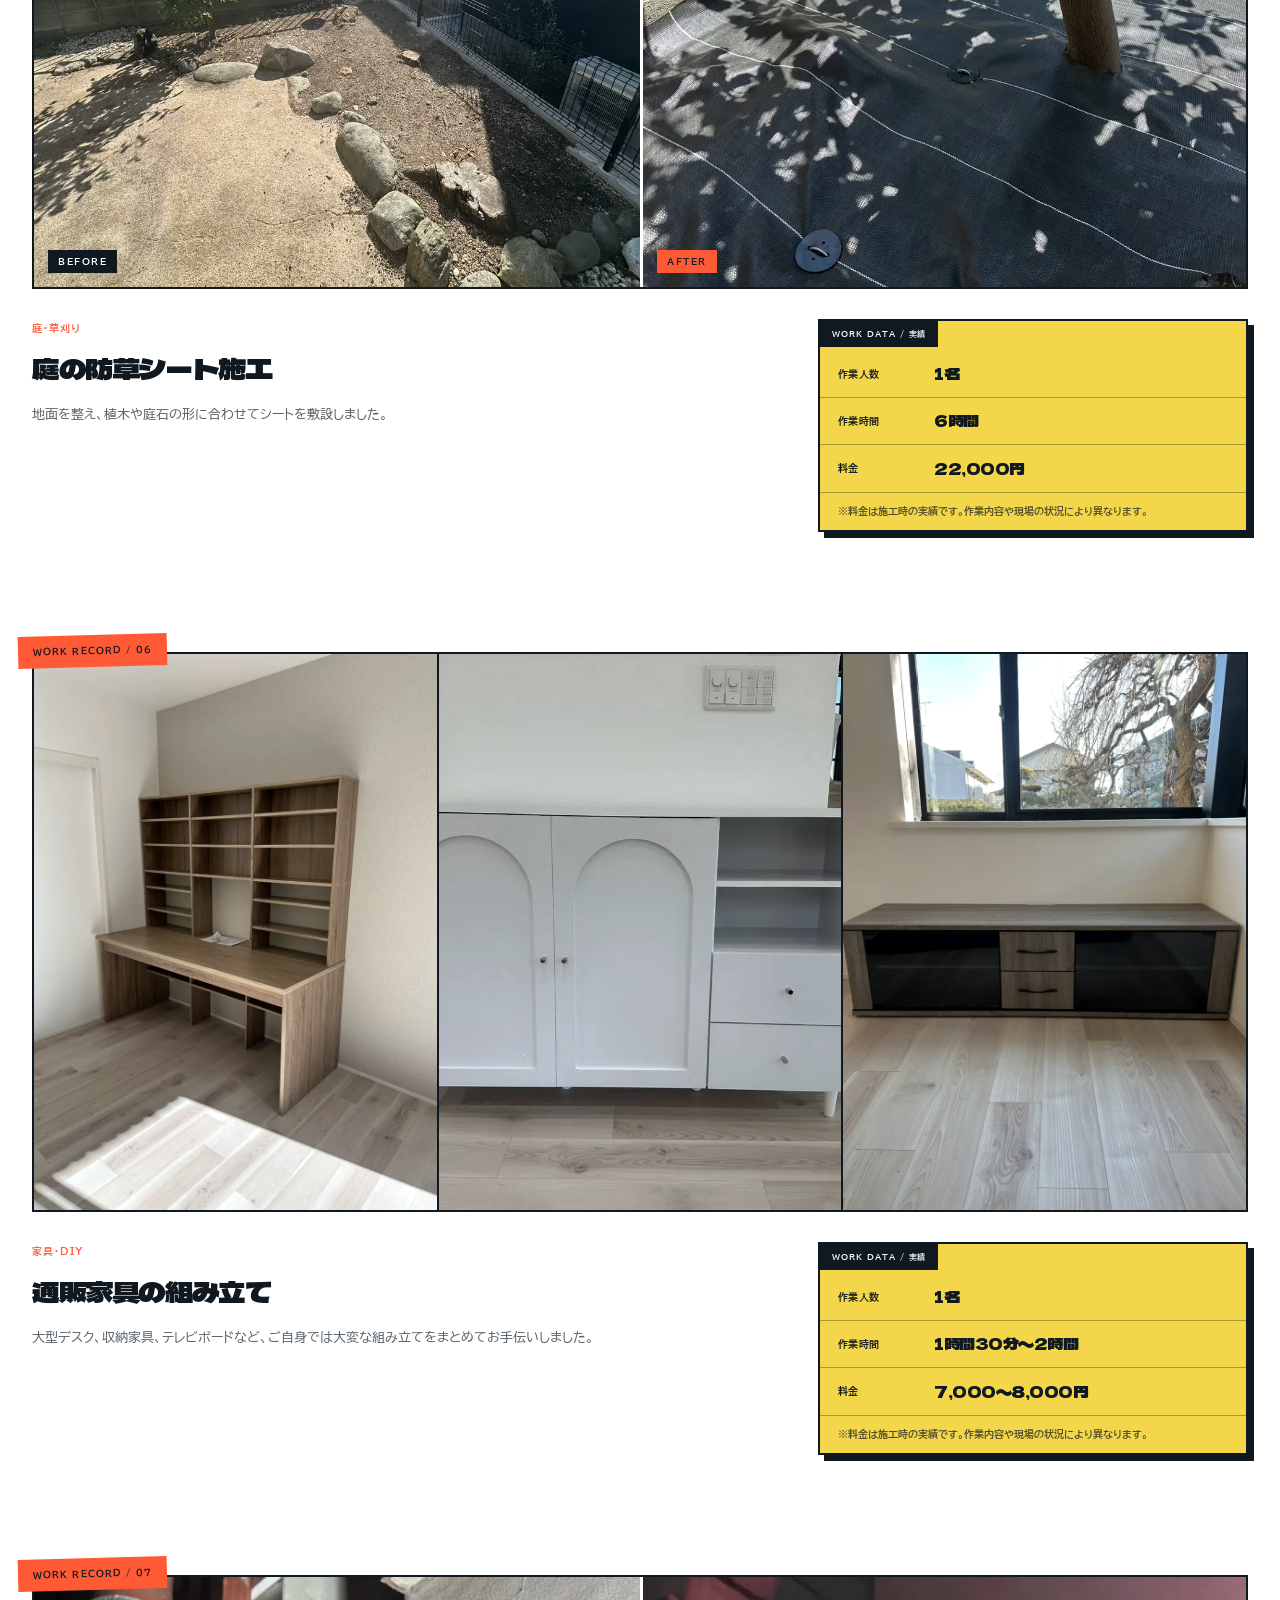
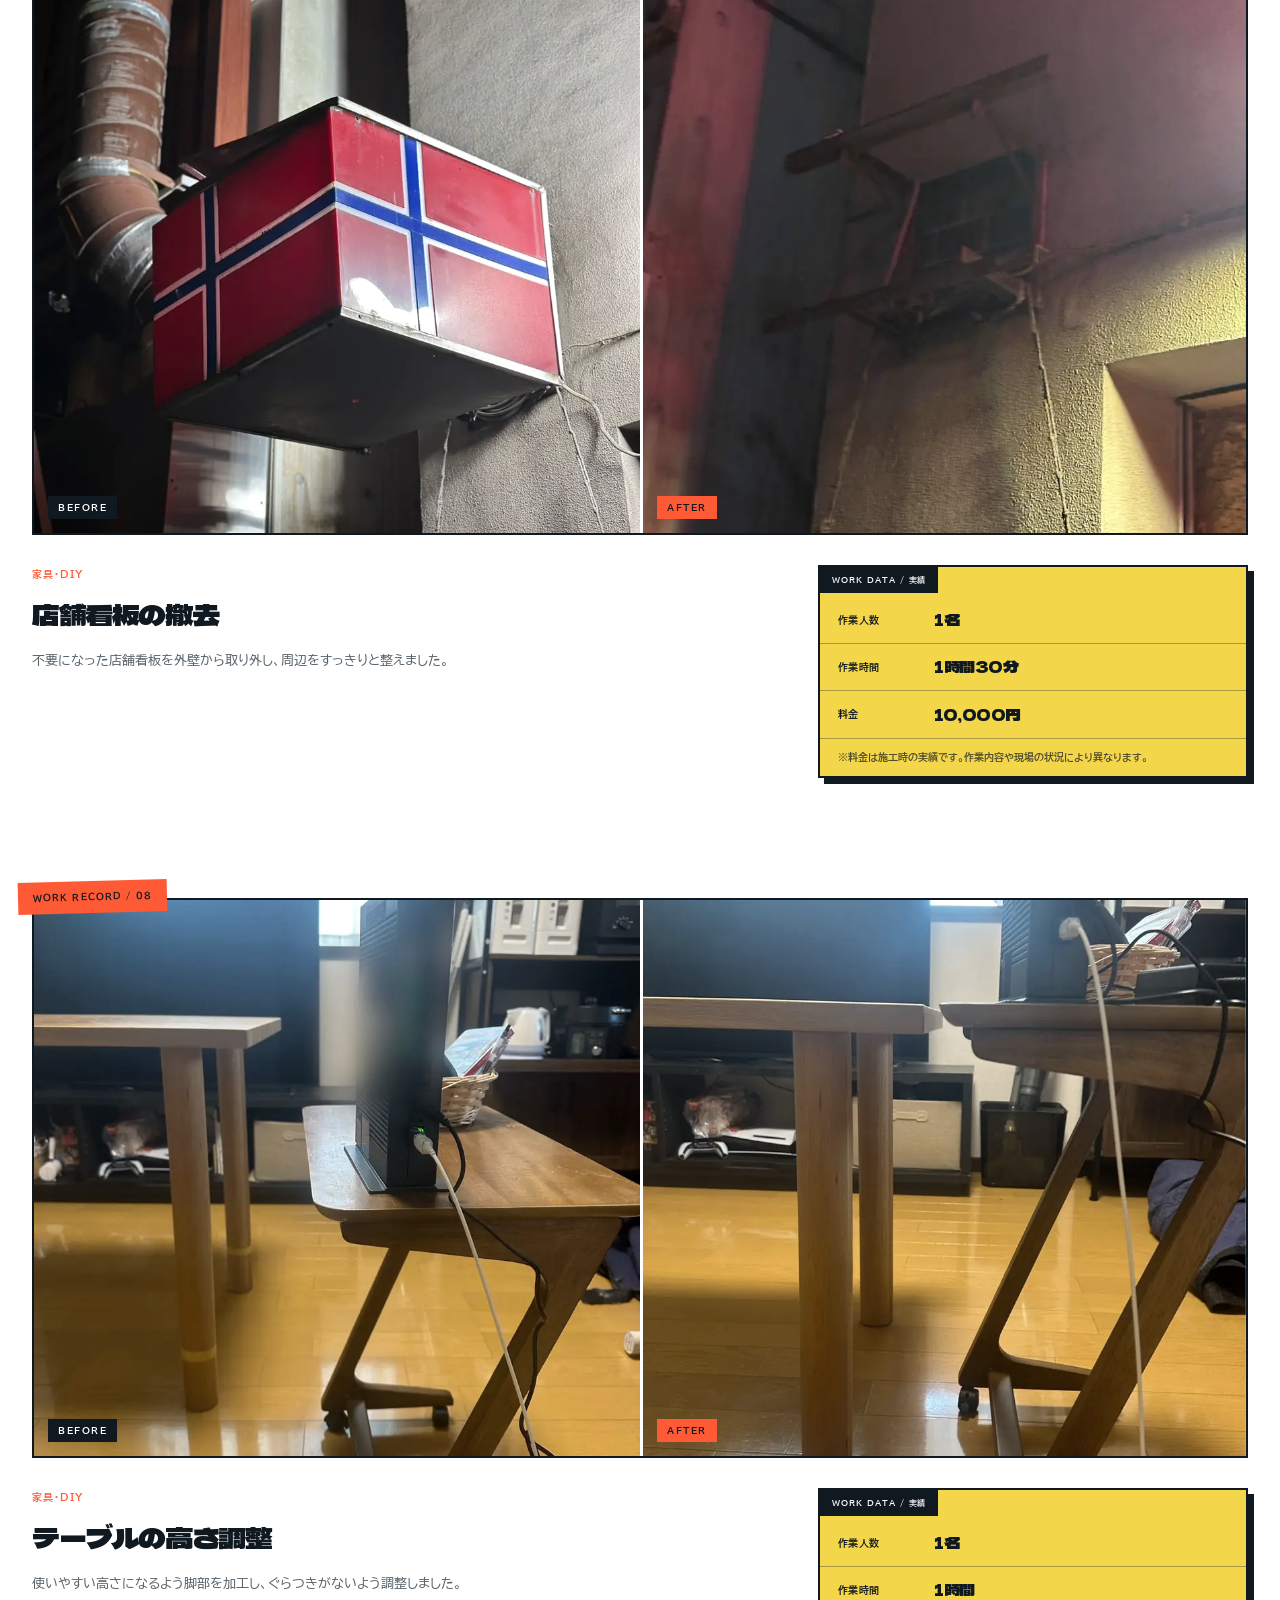
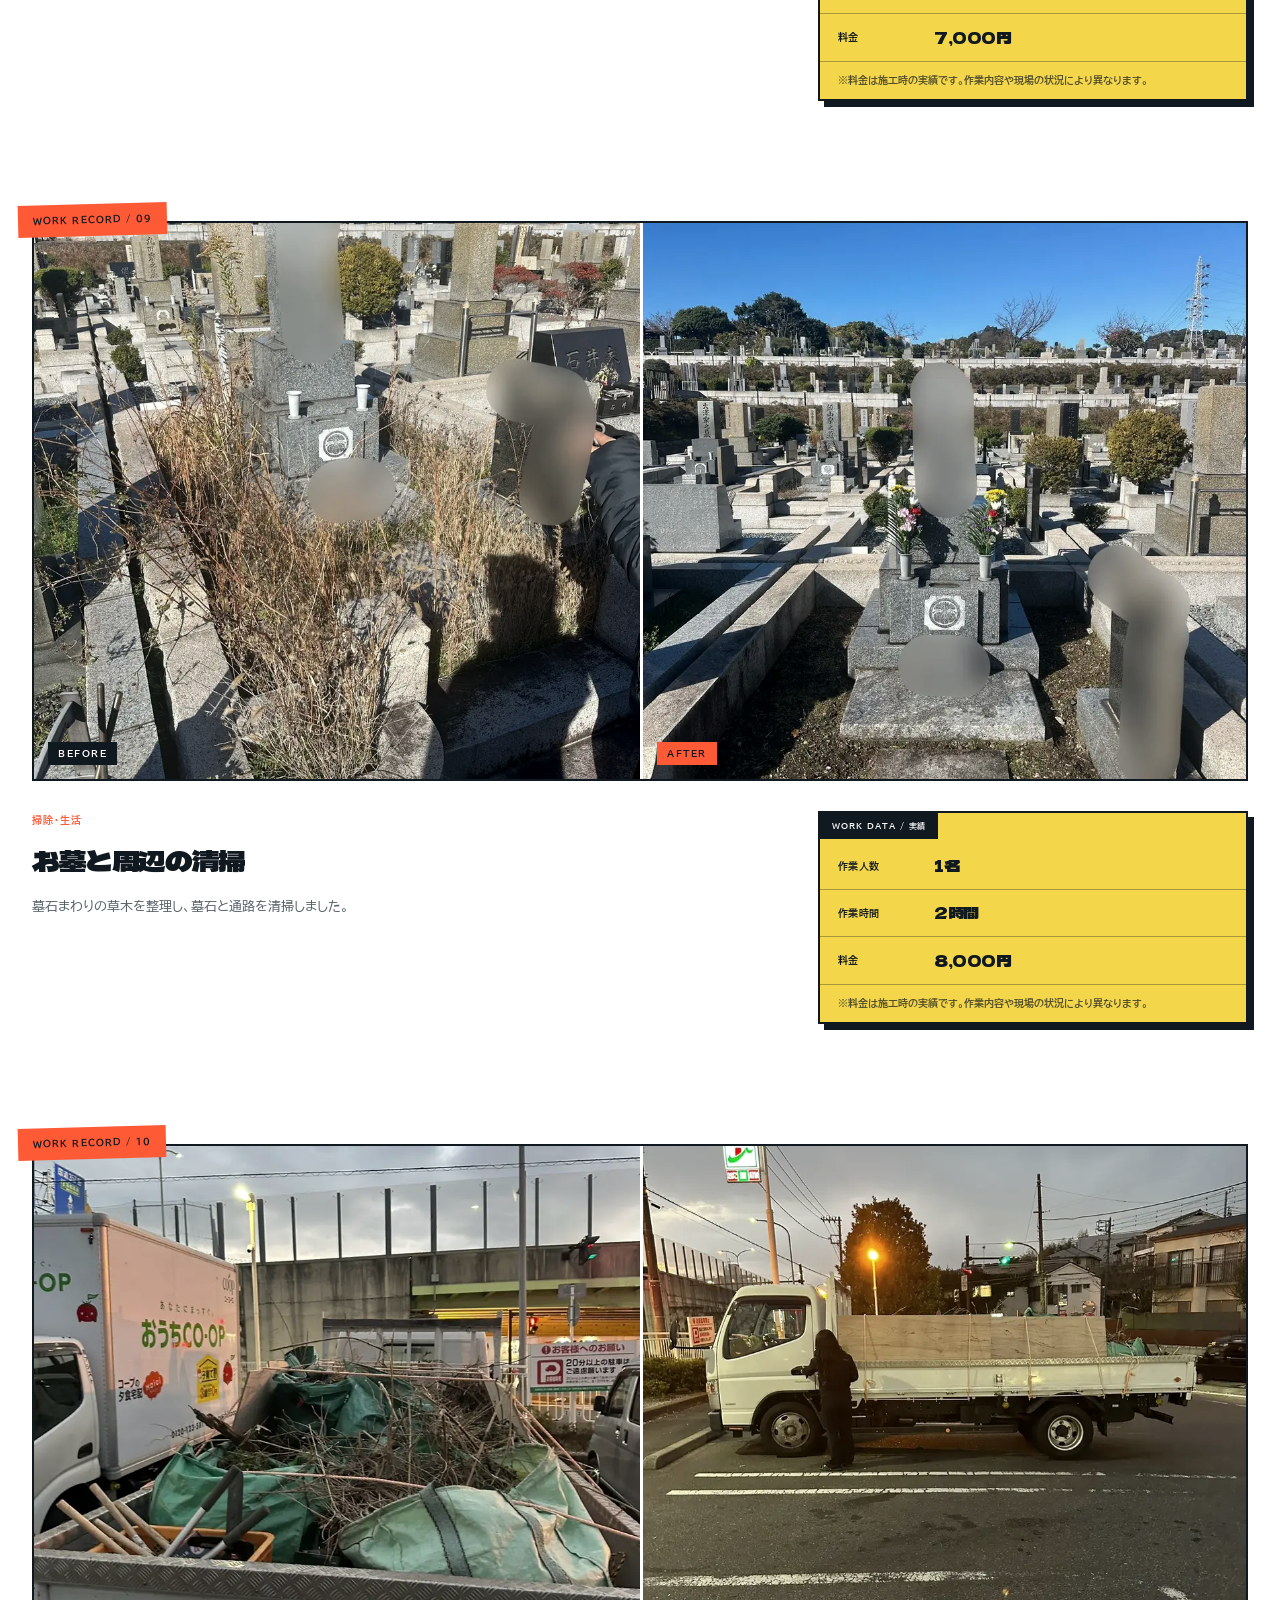
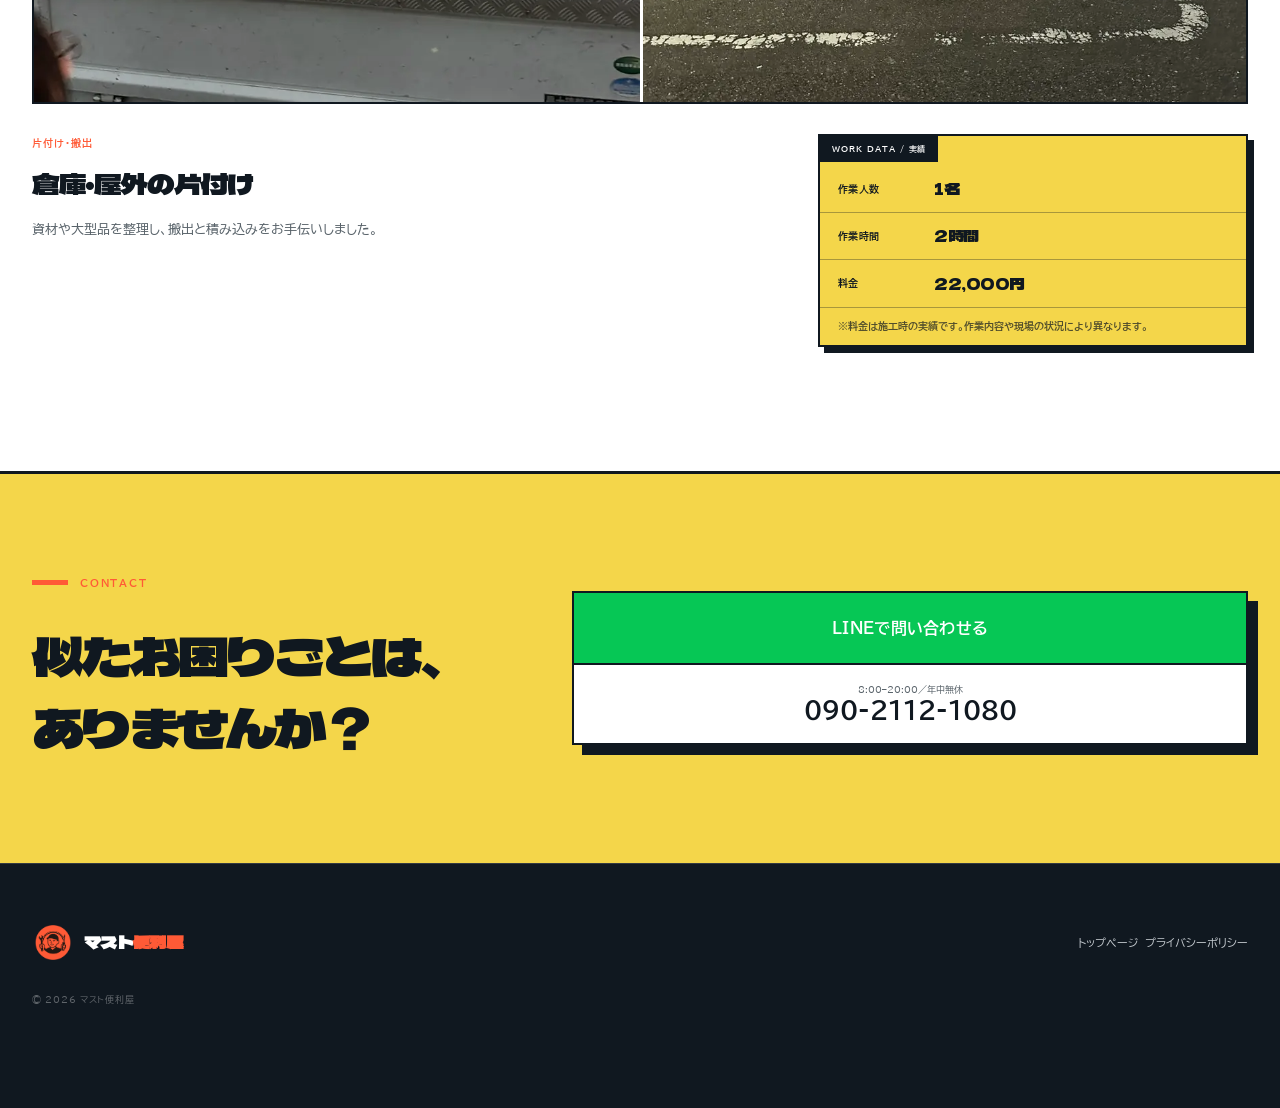
==== commit afe771cd: "Add work data panels and correct case photo presentation" ====
--- a/cases.html
+++ b/cases.html
@@ -1,14 +1,14 @@
-<!doctype html><html lang="ja"><head><meta charset="utf-8"><meta name="viewport" content="width=device-width,initial-scale=1"><title>神奈川県の便利屋の作業事例｜草刈り・片付け・家具組み立て｜マスト便利屋</title><meta name="description" content="神奈川県全域対応のマスト便利屋による実際の作業事例。草刈り・庭の手入れ、家具組み立て、お墓掃除、片付けなどを写真で紹介します。"><link rel="canonical" href="https://masuto-benriya.com/cases.html"><meta property="og:title" content="神奈川県の便利屋の作業事例｜マスト便利屋"><meta property="og:description" content="草刈り・庭の手入れ、家具組み立て、お墓掃除、片付けなど、実際の作業を写真で紹介します。"><meta property="og:type" content="website"><meta property="og:url" content="https://masuto-benriya.com/cases.html"><meta property="og:image" content="https://masuto-benriya.com/assets/cases/og-work.jpg"><meta property="og:site_name" content="マスト便利屋"><meta property="og:locale" content="ja_JP"><meta name="twitter:card" content="summary_large_image"><meta name="twitter:title" content="神奈川県の便利屋の作業事例｜マスト便利屋"><meta name="twitter:description" content="草刈り・庭の手入れ、家具組み立て、お墓掃除、片付けなど、実際の作業を写真で紹介します。"><meta name="twitter:image" content="https://masuto-benriya.com/assets/cases/og-work.jpg"><link rel="stylesheet" href="style.css?v=13"><link rel="icon" href="favicon.png" type="image/png"><link rel="apple-touch-icon" href="favicon.png"><script type="application/ld+json">{"@context":"https://schema.org","@type":"CollectionPage","@id":"https://masuto-benriya.com/cases.html#page","url":"https://masuto-benriya.com/cases.html","name":"神奈川県の便利屋の作業事例","description":"マスト便利屋が実際に行った作業の写真事例集です。","isPartOf":{"@id":"https://masuto-benriya.com/#business"},"mainEntity":{"@type":"ItemList","itemListElement":[{"@type":"ListItem","position":1,"name":"空き地全体の草刈り"},{"@type":"ListItem","position":2,"name":"外壁まで伸びたつる草を撤去"},{"@type":"ListItem","position":3,"name":"家まわりの草取り・整地"},{"@type":"ListItem","position":4,"name":"庭木の剪定と枝葉の整理"},{"@type":"ListItem","position":5,"name":"庭の防草シート施工"},{"@type":"ListItem","position":6,"name":"通販家具の組み立て"},{"@type":"ListItem","position":7,"name":"店舗看板の製作・取り付け"},{"@type":"ListItem","position":8,"name":"テーブルの高さ調整"},{"@type":"ListItem","position":9,"name":"お墓と周辺の清掃"},{"@type":"ListItem","position":10,"name":"倉庫・屋外の片付け"}]}}</script></head><body><header class="header"><div class="wrap head"><a class="brand" href="index.html"><img src="must_benriya_logo.webp" alt="" width="320" height="269" loading="lazy" decoding="async"><b>マスト<span>便利屋</span></b></a><button class="menu" aria-expanded="false">メニュー</button><nav><a href="index.html#services">できること</a><a href="cases.html">施工事例</a><a href="index.html#flow">ご利用の流れ</a><a href="index.html#faq">よくある質問</a><a href="index.html#inquiry">お問い合わせ</a></nav><a class="tel" href="tel:09021121080"><small>8:00–20:00／年中無休</small>090-2112-1080</a></div></header><main>
+<!doctype html><html lang="ja"><head><meta charset="utf-8"><meta name="viewport" content="width=device-width,initial-scale=1"><title>神奈川県の便利屋の作業事例｜草刈り・片付け・家具組み立て｜マスト便利屋</title><meta name="description" content="神奈川県全域対応のマスト便利屋による実際の作業事例。草刈り・庭の手入れ、家具組み立て、お墓掃除、片付けなどを写真で紹介します。"><link rel="canonical" href="https://masuto-benriya.com/cases.html"><meta property="og:title" content="神奈川県の便利屋の作業事例｜マスト便利屋"><meta property="og:description" content="草刈り・庭の手入れ、家具組み立て、お墓掃除、片付けなど、実際の作業を写真で紹介します。"><meta property="og:type" content="website"><meta property="og:url" content="https://masuto-benriya.com/cases.html"><meta property="og:image" content="https://masuto-benriya.com/assets/cases/og-work.jpg"><meta property="og:site_name" content="マスト便利屋"><meta property="og:locale" content="ja_JP"><meta name="twitter:card" content="summary_large_image"><meta name="twitter:title" content="神奈川県の便利屋の作業事例｜マスト便利屋"><meta name="twitter:description" content="草刈り・庭の手入れ、家具組み立て、お墓掃除、片付けなど、実際の作業を写真で紹介します。"><meta name="twitter:image" content="https://masuto-benriya.com/assets/cases/og-work.jpg"><link rel="stylesheet" href="style.css?v=19"><link rel="icon" href="favicon.png" type="image/png"><link rel="apple-touch-icon" href="favicon.png"><script type="application/ld+json">{"@context":"https://schema.org","@type":"CollectionPage","@id":"https://masuto-benriya.com/cases.html#page","url":"https://masuto-benriya.com/cases.html","name":"神奈川県の便利屋の作業事例","description":"マスト便利屋が実際に行った作業の写真事例集です。","isPartOf":{"@id":"https://masuto-benriya.com/#business"},"mainEntity":{"@type":"ItemList","itemListElement":[{"@type":"ListItem","position":1,"name":"空き地全体の草刈り"},{"@type":"ListItem","position":2,"name":"外壁まで伸びたつる草を撤去"},{"@type":"ListItem","position":3,"name":"家まわりの草取り・整地"},{"@type":"ListItem","position":4,"name":"庭木の剪定と枝葉の整理"},{"@type":"ListItem","position":5,"name":"庭の防草シート施工"},{"@type":"ListItem","position":6,"name":"通販家具の組み立て"},{"@type":"ListItem","position":7,"name":"店舗看板の撤去"},{"@type":"ListItem","position":8,"name":"テーブルの高さ調整"},{"@type":"ListItem","position":9,"name":"お墓と周辺の清掃"},{"@type":"ListItem","position":10,"name":"倉庫・屋外の片付け"}]}}</script></head><body><header class="header"><div class="wrap head"><a class="brand" href="index.html"><img src="must_benriya_logo.webp" alt="" width="320" height="269" loading="lazy" decoding="async"><b>マスト<span>便利屋</span></b></a><button class="menu" aria-expanded="false">メニュー</button><nav><a href="index.html#services">できること</a><a href="cases.html">施工事例</a><a href="index.html#flow">ご利用の流れ</a><a href="index.html#faq">よくある質問</a><a href="index.html#inquiry">お問い合わせ</a></nav><a class="tel" href="tel:09021121080"><small>8:00–20:00／年中無休</small>090-2112-1080</a></div></header><main>
 <section class="cases-hero"><div class="wrap"><p class="eyebrow">REAL WORKS</p><h1>神奈川県の便利屋として、<br>こんな仕事をお任せいただきました。</h1><p>掲載している写真は、マスト便利屋が実際に行った作業の記録です。</p></div></section><div class="filters"><div class="wrap"><button class="active" data-filter="all">すべて</button><button data-filter="garden">庭・草刈り</button><button data-filter="furniture">家具・DIY</button><button data-filter="daily">掃除・生活</button><button data-filter="junk">不用品回収</button></div></div>
 <section class="section white"><div class="wrap case-list">
-<article class="case-detail" id="garden" data-cat="garden"><div class="case-images compare"><figure><img src="assets/cases/vacant-lot-before.webp" alt="草刈り前" width="1167" height="886" loading="lazy" decoding="async"><b>BEFORE</b></figure><figure><img src="assets/cases/vacant-lot-after.webp" alt="草刈り後" width="1173" height="877" loading="lazy" decoding="async"><b>AFTER</b></figure></div><div class="case-info"><div><small>庭・草刈り</small><h2>空き地全体の草刈り</h2><p>伸びていた雑草を刈り、敷地全体を見通しよく整えました。作業後は敷地全体が見通しやすい状態になりました。</p></div><p class="case-note">料金と所要時間は、作業内容と現場の状況を確認してから無料でお見積もりします。</p></div></article>
-<article class="case-detail" data-cat="garden" id="work-02"><div class="case-images compare"><figure><img src="assets/cases/vine-before.webp" alt="つる草撤去前" width="900" height="1200" loading="lazy" decoding="async"><b>BEFORE</b></figure><figure><img src="assets/cases/vine-after.webp" alt="つる草撤去後" width="900" height="1200" loading="lazy" decoding="async"><b>AFTER</b></figure></div><div class="case-info"><div><small>庭・草刈り</small><h2>外壁まで伸びたつる草を撤去</h2><p>高所まで伸びたつるを安全に取り除き、外壁とひさし周辺をすっきりさせました。</p></div><p class="case-note">料金と所要時間は、作業内容と現場の状況を確認してから無料でお見積もりします。</p></div></article>
-<article class="case-detail" data-cat="garden" id="work-03"><div class="case-images compare"><figure><img src="assets/cases/side-yard-before.webp" alt="草取り前" width="1200" height="900" loading="lazy" decoding="async"><b>BEFORE</b></figure><figure><img src="assets/cases/side-yard-after.webp" alt="草取り後" width="1200" height="900" loading="lazy" decoding="async"><b>AFTER</b></figure></div><div class="case-info"><div><small>庭・草刈り</small><h2>家まわりの草取り・整地</h2><p>フェンス沿いと建物まわりの雑草を取り除き、歩きやすい状態に整えました。</p></div><p class="case-note">料金と所要時間は、作業内容と現場の状況を確認してから無料でお見積もりします。</p></div></article>
-<article class="case-detail" data-cat="garden" id="work-04"><div class="case-images compare"><figure><img src="assets/cases/garden-before.webp" alt="庭手入れ前" width="900" height="1200" loading="lazy" decoding="async"><b>BEFORE</b></figure><figure><img src="assets/cases/garden-after.webp" alt="庭手入れ後" width="900" height="1200" loading="lazy" decoding="async"><b>AFTER</b></figure></div><div class="case-info"><div><small>庭・草刈り</small><h2>庭木の剪定と枝葉の整理</h2><p>混み合った枝を整理し、採光と風通しに配慮しながら庭全体を整えました。</p></div><p class="case-note">料金と所要時間は、作業内容と現場の状況を確認してから無料でお見積もりします。</p></div></article>
-<article class="case-detail" data-cat="garden" id="work-05"><div class="case-images compare"><figure><img src="assets/cases/sheet-before.webp" alt="防草シート施工前" width="1200" height="900" loading="lazy" decoding="async"><b>BEFORE</b></figure><figure><img src="assets/cases/sheet-after-detail.webp" alt="防草シート施工後" width="1200" height="900" loading="lazy" decoding="async"><b>AFTER</b></figure></div><div class="case-info"><div><small>庭・草刈り</small><h2>庭の防草シート施工</h2><p>地面を整え、植木や庭石の形に合わせてシートを敷設しました。</p></div><p class="case-note">料金と所要時間は、作業内容と現場の状況を確認してから無料でお見積もりします。</p></div></article>
-<article class="case-detail" id="furniture" data-cat="furniture"><div class="case-images three"><img src="assets/cases/furniture-assembly-1.webp" alt="組み立てたデスク" width="900" height="1200" loading="lazy" decoding="async"><img src="assets/cases/furniture-assembly-2.webp" alt="組み立てた収納家具" width="1200" height="900" loading="lazy" decoding="async"><img src="assets/cases/furniture-assembly-3.webp" alt="組み立てたテレビボード" width="900" height="1200" loading="lazy" decoding="async"></div><div class="case-info"><div><small>家具・DIY</small><h2>通販家具の組み立て</h2><p>大型デスク、収納家具、テレビボードなど、ご自身では大変な組み立てをまとめてお手伝いしました。</p></div><p class="case-note">料金と所要時間は、作業内容と現場の状況を確認してから無料でお見積もりします。</p></div></article>
-<article class="case-detail" data-cat="furniture" id="work-07"><div class="case-images compare"><figure><img src="assets/cases/sign-before.webp" alt="看板制作前" width="900" height="1200" loading="lazy" decoding="async"><b>BEFORE</b></figure><figure><img src="assets/cases/sign-after.webp" alt="看板設置後" width="900" height="1200" loading="lazy" decoding="async"><b>AFTER</b></figure></div><div class="case-info"><div><small>家具・DIY</small><h2>店舗看板の製作・取り付け</h2><p>既存の取付箇所に合わせて看板を製作し、外壁へ取り付けました。</p></div><p class="case-note">料金と所要時間は、作業内容と現場の状況を確認してから無料でお見積もりします。</p></div></article>
-<article class="case-detail" data-cat="furniture" id="work-08"><div class="case-images compare"><figure><img src="assets/cases/furniture-adjust-before.webp" alt="家具調整前" width="900" height="1200" loading="lazy" decoding="async"><b>BEFORE</b></figure><figure><img src="assets/cases/furniture-adjust-after.webp" alt="家具調整後" width="900" height="1200" loading="lazy" decoding="async"><b>AFTER</b></figure></div><div class="case-info"><div><small>家具・DIY</small><h2>テーブルの高さ調整</h2><p>使いやすい高さになるよう脚部を加工し、ぐらつきがないよう調整しました。</p></div><p class="case-note">料金と所要時間は、作業内容と現場の状況を確認してから無料でお見積もりします。</p></div></article>
-<article class="case-detail" id="daily" data-cat="daily"><div class="case-images compare"><figure><img src="assets/cases/grave-before.webp" alt="お墓掃除前" width="900" height="1200" loading="lazy" decoding="async"><b>BEFORE</b></figure><figure><img src="assets/cases/grave-after.webp" alt="お墓掃除後" width="900" height="1200" loading="lazy" decoding="async"><b>AFTER</b></figure></div><div class="case-info"><div><small>掃除・生活</small><h2>お墓と周辺の清掃</h2><p>墓石まわりの草木を整理し、墓石と通路を清掃しました。</p></div><p class="case-note">料金と所要時間は、作業内容と現場の状況を確認してから無料でお見積もりします。</p></div></article>
-<article class="case-detail" id="junk" data-cat="junk"><div class="case-images compare"><figure><img src="assets/cases/junk-removal-1.webp" alt="回収した不用品" width="900" height="1200" loading="lazy" decoding="async"></figure><figure><img src="assets/cases/junk-removal-2.webp" alt="不用品を積載した車両" width="900" height="1200" loading="lazy" decoding="async"></figure></div><div class="case-info"><div><small>片付け・搬出</small><h2>倉庫・屋外の片付け</h2><p>資材や大型品を整理し、搬出と積み込みをお手伝いしました。</p></div><p class="case-note">料金と所要時間は、作業内容と現場の状況を確認してから無料でお見積もりします。</p></div></article>
+<article class="case-detail" id="garden" data-cat="garden"><div class="case-images compare"><figure><img src="assets/cases/vacant-lot-before.webp" alt="草刈り前" width="1167" height="886" loading="lazy" decoding="async"><b>BEFORE</b></figure><figure><img class="level-corrected" src="assets/cases/vacant-lot-after.webp" alt="草刈り後" width="1173" height="877" loading="lazy" decoding="async"><b>AFTER</b></figure></div><div class="case-info"><div><small>庭・草刈り</small><h2>空き地全体の草刈り</h2><p>伸びていた雑草を刈り、敷地全体を見通しよく整えました。作業後は敷地全体が見通しやすい状態になりました。</p></div><aside class="case-facts-panel" aria-label="作業実績"><dl class="case-facts"><div><dt>作業人数</dt><dd>1名</dd></div><div><dt>作業時間</dt><dd>5時間</dd></div><div><dt>料金</dt><dd>36,000円</dd></div></dl><p class="case-facts-note">※料金は施工時の実績です。作業内容や現場の状況により異なります。</p></aside></div></article>
+<article class="case-detail" data-cat="garden" id="work-02"><div class="case-images compare"><figure><img src="assets/cases/vine-before.webp" alt="つる草撤去前" width="900" height="1200" loading="lazy" decoding="async"><b>BEFORE</b></figure><figure><img src="assets/cases/vine-after.webp" alt="つる草撤去後" width="900" height="1200" loading="lazy" decoding="async"><b>AFTER</b></figure></div><div class="case-info"><div><small>庭・草刈り</small><h2>外壁まで伸びたつる草を撤去</h2><p>高所まで伸びたつるを安全に取り除き、外壁とひさし周辺をすっきりさせました。</p></div><aside class="case-facts-panel" aria-label="作業実績"><dl class="case-facts"><div><dt>作業人数</dt><dd>1名</dd></div><div><dt>作業時間</dt><dd>2時間30分</dd></div><div><dt>料金</dt><dd>12,000円</dd></div></dl><p class="case-facts-note">※料金は施工時の実績です。作業内容や現場の状況により異なります。</p></aside></div></article>
+<article class="case-detail" data-cat="garden" id="work-03"><div class="case-images compare"><figure><img src="assets/cases/side-yard-before.webp" alt="草取り前" width="1200" height="900" loading="lazy" decoding="async"><b>BEFORE</b></figure><figure><img src="assets/cases/side-yard-after.webp" alt="草取り後" width="1200" height="900" loading="lazy" decoding="async"><b>AFTER</b></figure></div><div class="case-info"><div><small>庭・草刈り</small><h2>家まわりの草取り・整地</h2><p>フェンス沿いと建物まわりの雑草を取り除き、歩きやすい状態に整えました。</p></div><aside class="case-facts-panel" aria-label="作業実績"><dl class="case-facts"><div><dt>作業人数</dt><dd>1名</dd></div><div><dt>作業時間</dt><dd>2時間</dd></div><div><dt>料金</dt><dd>12,000円</dd></div></dl><p class="case-facts-note">※料金は施工時の実績です。作業内容や現場の状況により異なります。</p></aside></div></article>
+<article class="case-detail" data-cat="garden" id="work-04"><div class="case-images compare"><figure><img src="assets/cases/garden-before.webp" alt="庭手入れ前" width="900" height="1200" loading="lazy" decoding="async"><b>BEFORE</b></figure><figure><img src="assets/cases/garden-after.webp" alt="庭手入れ後" width="900" height="1200" loading="lazy" decoding="async"><b>AFTER</b></figure></div><div class="case-info"><div><small>庭・草刈り</small><h2>庭木の剪定と枝葉の整理</h2><p>混み合った枝を整理し、採光と風通しに配慮しながら庭全体を整えました。</p></div><aside class="case-facts-panel" aria-label="作業実績"><dl class="case-facts"><div><dt>作業人数</dt><dd>1名</dd></div><div><dt>作業時間</dt><dd>30分</dd></div><div><dt>料金</dt><dd>4,000円</dd></div></dl><p class="case-facts-note">※料金は施工時の実績です。作業内容や現場の状況により異なります。</p></aside></div></article>
+<article class="case-detail" data-cat="garden" id="work-05"><div class="case-images compare"><figure><img src="assets/cases/sheet-before.webp" alt="防草シート施工前" width="1200" height="900" loading="lazy" decoding="async"><b>BEFORE</b></figure><figure><img src="assets/cases/sheet-after-detail.webp" alt="防草シート施工後" width="1200" height="900" loading="lazy" decoding="async"><b>AFTER</b></figure></div><div class="case-info"><div><small>庭・草刈り</small><h2>庭の防草シート施工</h2><p>地面を整え、植木や庭石の形に合わせてシートを敷設しました。</p></div><aside class="case-facts-panel" aria-label="作業実績"><dl class="case-facts"><div><dt>作業人数</dt><dd>1名</dd></div><div><dt>作業時間</dt><dd>6時間</dd></div><div><dt>料金</dt><dd>22,000円</dd></div></dl><p class="case-facts-note">※料金は施工時の実績です。作業内容や現場の状況により異なります。</p></aside></div></article>
+<article class="case-detail" id="furniture" data-cat="furniture"><div class="case-images three"><img src="assets/cases/furniture-assembly-1.webp" alt="組み立てたデスク" width="900" height="1200" loading="lazy" decoding="async"><img src="assets/cases/furniture-assembly-2.webp" alt="組み立てた収納家具" width="1200" height="900" loading="lazy" decoding="async"><img src="assets/cases/furniture-assembly-3.webp" alt="組み立てたテレビボード" width="900" height="1200" loading="lazy" decoding="async"></div><div class="case-info"><div><small>家具・DIY</small><h2>通販家具の組み立て</h2><p>大型デスク、収納家具、テレビボードなど、ご自身では大変な組み立てをまとめてお手伝いしました。</p></div><aside class="case-facts-panel" aria-label="作業実績"><dl class="case-facts"><div><dt>作業人数</dt><dd>1名</dd></div><div><dt>作業時間</dt><dd>1時間30分〜2時間</dd></div><div><dt>料金</dt><dd>7,000〜8,000円</dd></div></dl><p class="case-facts-note">※料金は施工時の実績です。作業内容や現場の状況により異なります。</p></aside></div></article>
+<article class="case-detail" data-cat="furniture" id="work-07"><div class="case-images compare"><figure><img src="assets/cases/sign-after.webp" alt="店舗看板の撤去前" width="900" height="1200" loading="lazy" decoding="async"><b>BEFORE</b></figure><figure><img src="assets/cases/sign-before.webp" alt="店舗看板の撤去後" width="900" height="1200" loading="lazy" decoding="async"><b>AFTER</b></figure></div><div class="case-info"><div><small>家具・DIY</small><h2>店舗看板の撤去</h2><p>不要になった店舗看板を外壁から取り外し、周辺をすっきりと整えました。</p></div><aside class="case-facts-panel" aria-label="作業実績"><dl class="case-facts"><div><dt>作業人数</dt><dd>1名</dd></div><div><dt>作業時間</dt><dd>1時間30分</dd></div><div><dt>料金</dt><dd>10,000円</dd></div></dl><p class="case-facts-note">※料金は施工時の実績です。作業内容や現場の状況により異なります。</p></aside></div></article>
+<article class="case-detail" data-cat="furniture" id="work-08"><div class="case-images compare"><figure><img src="assets/cases/furniture-adjust-before.webp" alt="家具調整前" width="900" height="1200" loading="lazy" decoding="async"><b>BEFORE</b></figure><figure><img src="assets/cases/furniture-adjust-after.webp" alt="家具調整後" width="900" height="1200" loading="lazy" decoding="async"><b>AFTER</b></figure></div><div class="case-info"><div><small>家具・DIY</small><h2>テーブルの高さ調整</h2><p>使いやすい高さになるよう脚部を加工し、ぐらつきがないよう調整しました。</p></div><aside class="case-facts-panel" aria-label="作業実績"><dl class="case-facts"><div><dt>作業人数</dt><dd>1名</dd></div><div><dt>作業時間</dt><dd>1時間</dd></div><div><dt>料金</dt><dd>7,000円</dd></div></dl><p class="case-facts-note">※料金は施工時の実績です。作業内容や現場の状況により異なります。</p></aside></div></article>
+<article class="case-detail" id="daily" data-cat="daily"><div class="case-images compare"><figure><img src="assets/cases/grave-before.webp" alt="お墓掃除前" width="900" height="1200" loading="lazy" decoding="async"><b>BEFORE</b></figure><figure><img src="assets/cases/grave-after.webp" alt="お墓掃除後" width="900" height="1200" loading="lazy" decoding="async"><b>AFTER</b></figure></div><div class="case-info"><div><small>掃除・生活</small><h2>お墓と周辺の清掃</h2><p>墓石まわりの草木を整理し、墓石と通路を清掃しました。</p></div><aside class="case-facts-panel" aria-label="作業実績"><dl class="case-facts"><div><dt>作業人数</dt><dd>1名</dd></div><div><dt>作業時間</dt><dd>2時間</dd></div><div><dt>料金</dt><dd>8,000円</dd></div></dl><p class="case-facts-note">※料金は施工時の実績です。作業内容や現場の状況により異なります。</p></aside></div></article>
+<article class="case-detail" id="junk" data-cat="junk"><div class="case-images compare"><figure><img src="assets/cases/junk-removal-1.webp" alt="回収した不用品" width="900" height="1200" loading="lazy" decoding="async"></figure><figure><img src="assets/cases/junk-removal-2.webp" alt="不用品を積載した車両" width="900" height="1200" loading="lazy" decoding="async"></figure></div><div class="case-info"><div><small>片付け・搬出</small><h2>倉庫・屋外の片付け</h2><p>資材や大型品を整理し、搬出と積み込みをお手伝いしました。</p></div><aside class="case-facts-panel" aria-label="作業実績"><dl class="case-facts"><div><dt>作業人数</dt><dd>1名</dd></div><div><dt>作業時間</dt><dd>2時間</dd></div><div><dt>料金</dt><dd>22,000円</dd></div></dl><p class="case-facts-note">※料金は施工時の実績です。作業内容や現場の状況により異なります。</p></aside></div></article>
 </div></section><section class="contact"><div class="wrap two"><div><p class="eyebrow">CONTACT</p><h2>似たお困りごとは、<br>ありませんか？</h2></div><div class="contact-actions"><a class="btn line" href="https://line.me/R/ti/p/@frb0743r">LINEで問い合わせる</a><a class="phone" href="tel:09021121080"><small>8:00–20:00／年中無休</small><b>090-2112-1080</b></a></div></div></section></main><footer><div class="wrap"><a class="brand" href="index.html"><img src="must_benriya_logo.webp" alt="" width="320" height="269" loading="lazy" decoding="async"><b>マスト<span>便利屋</span></b></a><p><a href="index.html">トップページ</a>　<a href="privacy.html">プライバシーポリシー</a></p><small>© 2026 マスト便利屋</small></div></footer><div class="mobile-cta"><a href="tel:09021121080">電話する</a><a href="https://line.me/R/ti/p/@frb0743r">LINEで相談</a></div><script src="main.js"></script></body></html>
--- a/style.css
+++ b/style.css
@@ -22,7 +22,7 @@
 .header{position:fixed;inset:0 0 auto;z-index:80;background:var(--ink);color:var(--white);border-bottom:1px solid #ffffff26}
 .head{height:var(--header-h);display:flex;align-items:center;gap:18px}
 .brand{display:flex;align-items:center;gap:10px;white-space:nowrap;font-family:var(--display);font-size:17px;letter-spacing:-.04em}
-.brand img{width:42px;height:42px;padding:6px 8px 6px 5px;object-fit:contain;background:var(--orange);border-radius:50%}
+.brand img{content:url("must_benriya_logo_orange.png");width:42px;height:42px;object-fit:contain}
 .brand span{color:var(--orange)}
 nav{display:flex;gap:0;margin-left:auto;height:100%;border-left:1px solid #ffffff26}
 nav a{display:flex;align-items:center;padding:0 16px;border-right:1px solid #ffffff26;font-size:12px;font-weight:700;transition:background .2s,color .2s}
@@ -40,7 +40,7 @@
 .eyebrow{display:flex;align-items:center;gap:12px;margin-bottom:26px;color:var(--orange);font-size:10px;font-weight:700;letter-spacing:.18em;text-transform:uppercase}
 .eyebrow:before{content:"";width:36px;height:5px;background:var(--orange)}
 .hero h1{margin:0 0 28px;font-family:var(--display);font-size:clamp(42px,4.35vw,66px);font-weight:400;line-height:1.34;letter-spacing:-.07em}
-.hero h1 em{font-style:normal;color:var(--yellow);text-decoration:underline;text-decoration-color:var(--orange);text-decoration-thickness:7px;text-underline-offset:10px}
+.hero h1 em{font-style:normal;color:var(--yellow)}
 .lead{margin-bottom:0;max-width:590px;color:#d8dce0;font-size:16px}
 .actions{display:grid;grid-template-columns:1.15fr 1fr;gap:0;margin:36px 0 24px;border:2px solid var(--white)}
 .btn{min-height:64px;display:flex;align-items:center;justify-content:center;padding:13px 24px;border:0;font-weight:700;letter-spacing:.02em;transition:transform .2s,background .2s,color .2s}
@@ -79,11 +79,11 @@
 .section-head h2,.section>div>h2,.two h2,.faq h2,.contact h2{margin:0;font-family:var(--display);font-size:clamp(34px,4.1vw,58px);font-weight:400;line-height:1.38;letter-spacing:-.07em}
 .section-head>p{margin:0 0 7px;color:var(--muted);font-size:14px;line-height:2}
 .services{border-top:3px solid var(--ink)}
-.services .service-row{display:grid;grid-template-columns:64px .82fr 1.18fr max-content;gap:24px;align-items:center;min-height:102px;padding:20px 16px;border-bottom:1px solid var(--line);transition:color .25s,padding .25s,background .25s}
+.services .service-row{display:grid;grid-template-columns:64px minmax(0,.82fr) minmax(0,1.18fr) 112px;gap:24px;align-items:center;min-height:102px;padding:20px 16px;border-bottom:1px solid var(--line);transition:color .25s,padding .25s,background .25s}
 .services .service-row:hover,.services .service-row:focus-visible{padding-left:27px;background:var(--ink);color:var(--white)}
 .services i{font-style:normal;font-size:12px;font-weight:700;color:var(--orange);letter-spacing:.12em}
 .services h3{margin:0;font-size:19px}
-.services p{margin:0;color:var(--muted);font-size:13px}
+.services p{margin:0;color:var(--muted);font-size:13px;text-align:center}
 .services .service-row>span{justify-self:end;padding-bottom:3px;border-bottom:2px solid currentColor;white-space:nowrap;font-size:10px;font-weight:700;letter-spacing:.06em}
 .services .has-case>span{color:var(--orange)}
 .services .consult>span{color:var(--ink)}
@@ -193,21 +193,28 @@
 .case-detail:before{content:"WORK RECORD / " counter(work,decimal-leading-zero);position:absolute;z-index:4;left:-14px;top:-17px;padding:8px 15px;background:var(--orange);color:var(--ink);font-size:9px;font-weight:700;letter-spacing:.12em;transform:rotate(-1.5deg)}
 .case-images{height:560px;border:2px solid var(--ink);background:var(--ink)}
 .case-images img{height:100%;object-fit:cover;filter:saturate(.8) contrast(1.03)}
+.compare img.level-corrected{transform:rotate(-2deg) scale(1.05)}
+.hero-work .compare figure:hover img.level-corrected,.hero-work:focus-visible .compare img.level-corrected{transform:rotate(-2deg) scale(1.075)}
 .three{display:grid;grid-template-columns:repeat(3,1fr);gap:2px}
 .case-info{display:grid;grid-template-columns:1fr 430px;gap:80px;padding:30px 0 0}
 .case-info h2{margin:3px 0 10px;font-family:var(--display);font-size:28px;font-weight:400;letter-spacing:-.05em}
 .case-info p{max-width:630px;margin:0;color:var(--muted);font-size:13px}
-.case-info .case-note{align-self:start;padding:20px 22px;background:var(--yellow);border:2px solid var(--ink);color:var(--ink);font-size:12px;font-weight:700;box-shadow:6px 6px 0 var(--ink)}
 dl{margin:0;border-top:2px solid var(--ink)}
 dl div{display:grid;grid-template-columns:86px 1fr;padding:9px 2px;border-bottom:1px solid var(--line);font-size:11px}
 dt{color:var(--muted)}
 dd{margin:0;font-weight:700}
 dd i{margin-left:5px;padding:2px 5px;background:var(--yellow);color:var(--ink);font-style:normal;font-size:8px}
+.case-facts-panel{align-self:start;max-width:430px;background:var(--yellow);border:2px solid var(--ink);box-shadow:6px 6px 0 var(--ink)}
+.case-facts{position:relative;padding-top:30px;border-top:0}
+.case-facts:before{content:"WORK DATA / 実績";position:absolute;top:0;left:0;padding:6px 12px;background:var(--ink);color:var(--white);font-size:8px;font-weight:700;letter-spacing:.12em}
+.case-facts div{grid-template-columns:96px 1fr;min-height:47px;align-items:center;padding:8px 18px;border-bottom:1px solid #10182055;font-size:11px}
+.case-facts div:last-child{border-bottom:0}.case-facts dt{color:var(--ink);font-size:10px;font-weight:700;letter-spacing:.04em}.case-facts dd{font-family:var(--display);font-size:16px;font-weight:400;line-height:1.45;letter-spacing:-.03em}
+.case-info .case-facts-note{max-width:none;margin:0;padding:10px 18px 11px;border-top:1px solid #10182055;color:#101820b8;font-size:10px;font-weight:700;line-height:1.6}
 
 /* Privacy legacy compatibility */
 .header-container{min-height:var(--header-h);display:flex;align-items:center;justify-content:center}
 .logo-link{display:flex;align-items:center;gap:10px;color:var(--white)}
-.header-logo-img{width:45px;height:45px;padding:6px 8px 6px 5px;object-fit:contain;background:var(--orange);border-radius:50%}
+.header-logo-img{content:url("must_benriya_logo_orange.png");width:45px;height:45px;object-fit:contain}
 .logo-text{margin:0;font-family:var(--display);font-size:18px}.logo-text span{color:var(--orange)}
 .privacy-page{background:var(--white)}
 .footer-bottom{text-align:center;color:#ffffff77;font-size:11px}
@@ -232,7 +239,7 @@
   .hero-work{margin-inline:0}.hero-work:before{left:9px;top:12px}.hero-work .compare{height:330px}.hero-work>p{height:76px;padding:13px 17px}.hero-work strong{font-size:15px}.hero-work span{font-size:9px}
   .band .wrap{min-height:74px;display:block;padding-block:12px}.band b{display:inline-block;margin-bottom:5px}.band strong{display:block;font-size:15px}.band span{display:none}
   .section{padding:82px 0}.section-head{gap:19px;margin-bottom:40px}.section-head h2,.section>div>h2,.two h2,.faq h2,.contact h2{font-size:34px;line-height:1.42}.section-head>p{font-size:13px}
-  .services .service-row{grid-template-columns:42px 1fr;gap:3px 10px;min-height:118px;padding:18px 2px}.services .service-row p{grid-column:2;font-size:11px}.services .service-row>span{grid-column:2;justify-self:start;margin-top:7px}.services h3{font-size:16px}.services .service-row:hover,.services .service-row:focus-visible{padding-left:12px;padding-right:12px}
+  .services .service-row{grid-template-columns:42px 1fr;gap:3px 10px;min-height:118px;padding:18px 2px}.services .service-row p{grid-column:2;font-size:11px;text-align:left}.services .service-row>span{grid-column:2;justify-self:start;margin-top:7px}.services h3{font-size:16px}.services .service-row:hover,.services .service-row:focus-visible{padding-left:12px;padding-right:12px}
   .price{grid-template-columns:1fr;gap:5px;padding:22px;box-shadow:6px 6px 0 var(--ink)}.price strong{font-size:19px}.price span{text-align:left}
   .cards{grid-template-columns:1fr}.wide{grid-column:auto}.card>img,.card .compare{height:285px}.card>div:last-child{min-height:auto}.numbered-section>.wrap:before{top:-130px;font-size:210px}.reasons article{grid-template-columns:42px 1fr}
   .flow{grid-template-columns:1fr}.flow li{min-height:185px;border-right:0;border-bottom:1px solid var(--ink)!important}.flow li:last-child{border-bottom:0!important}.flow h3{margin-top:20px}
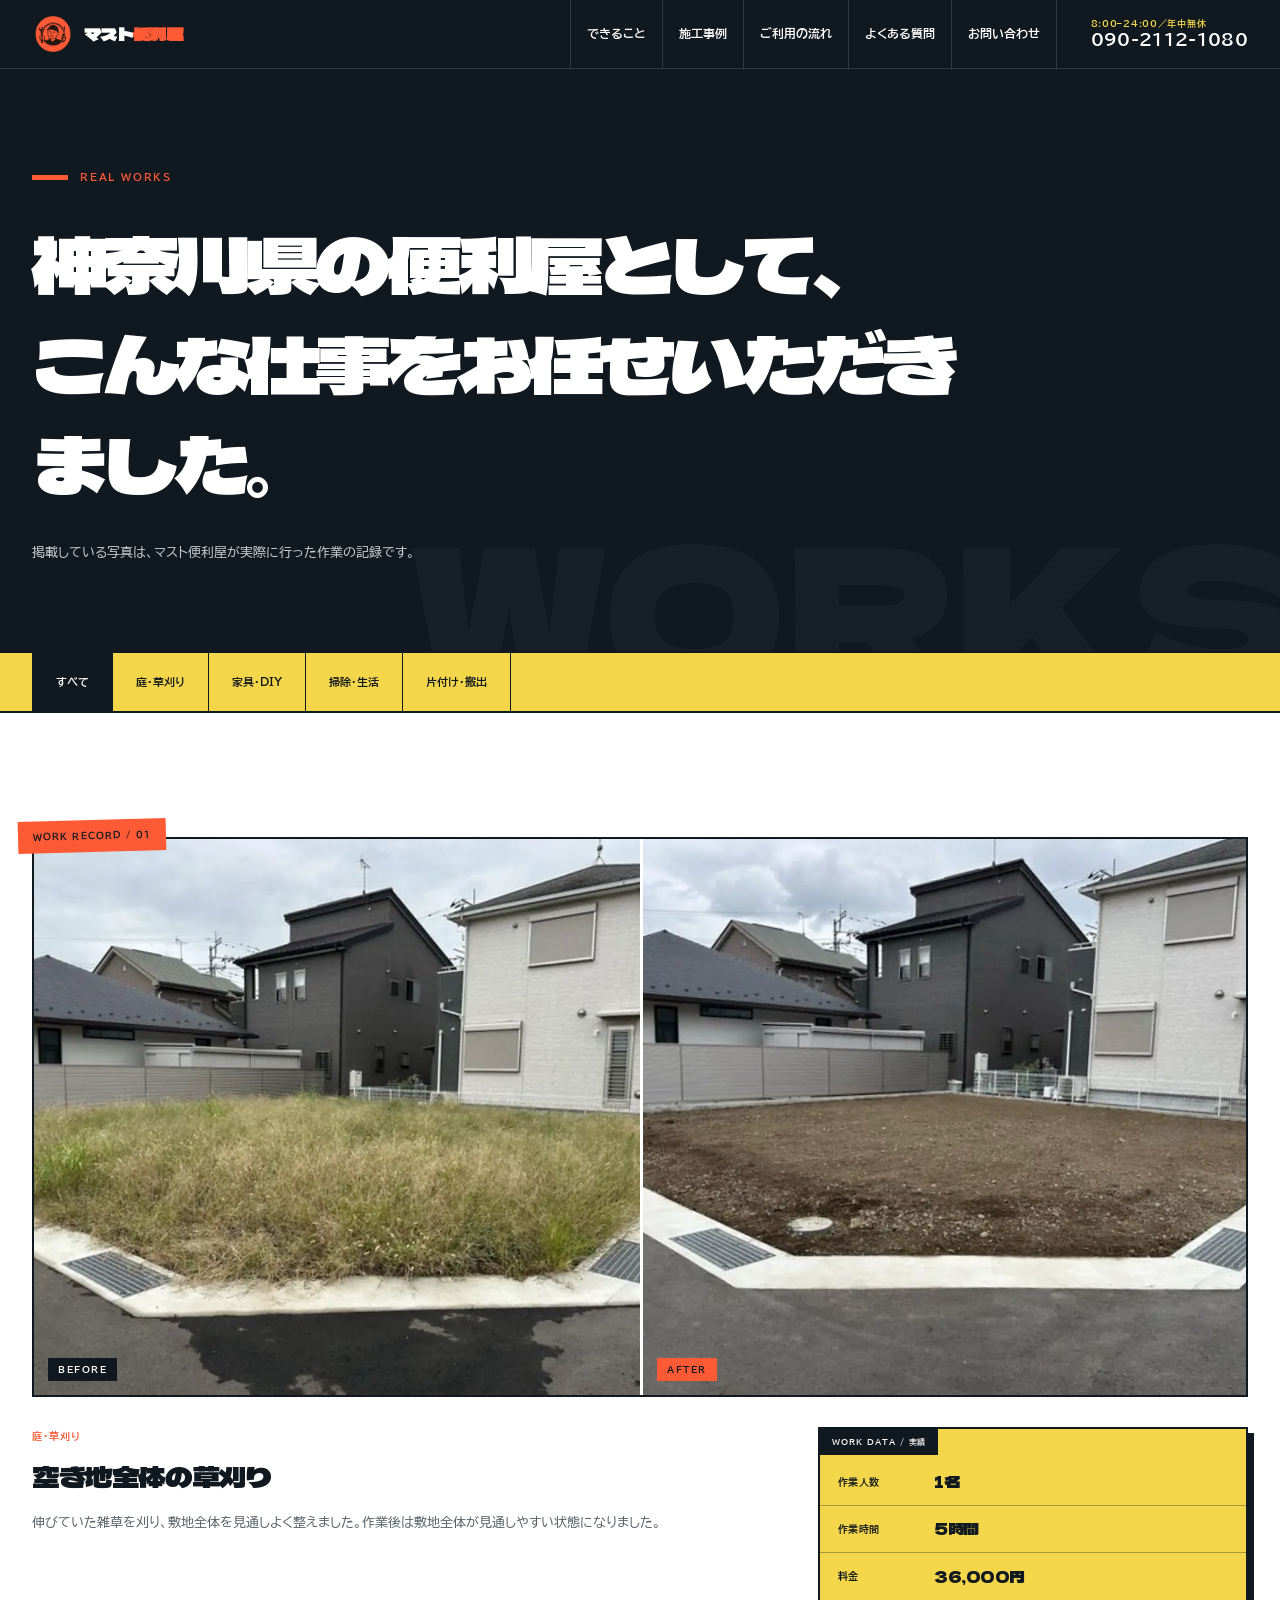
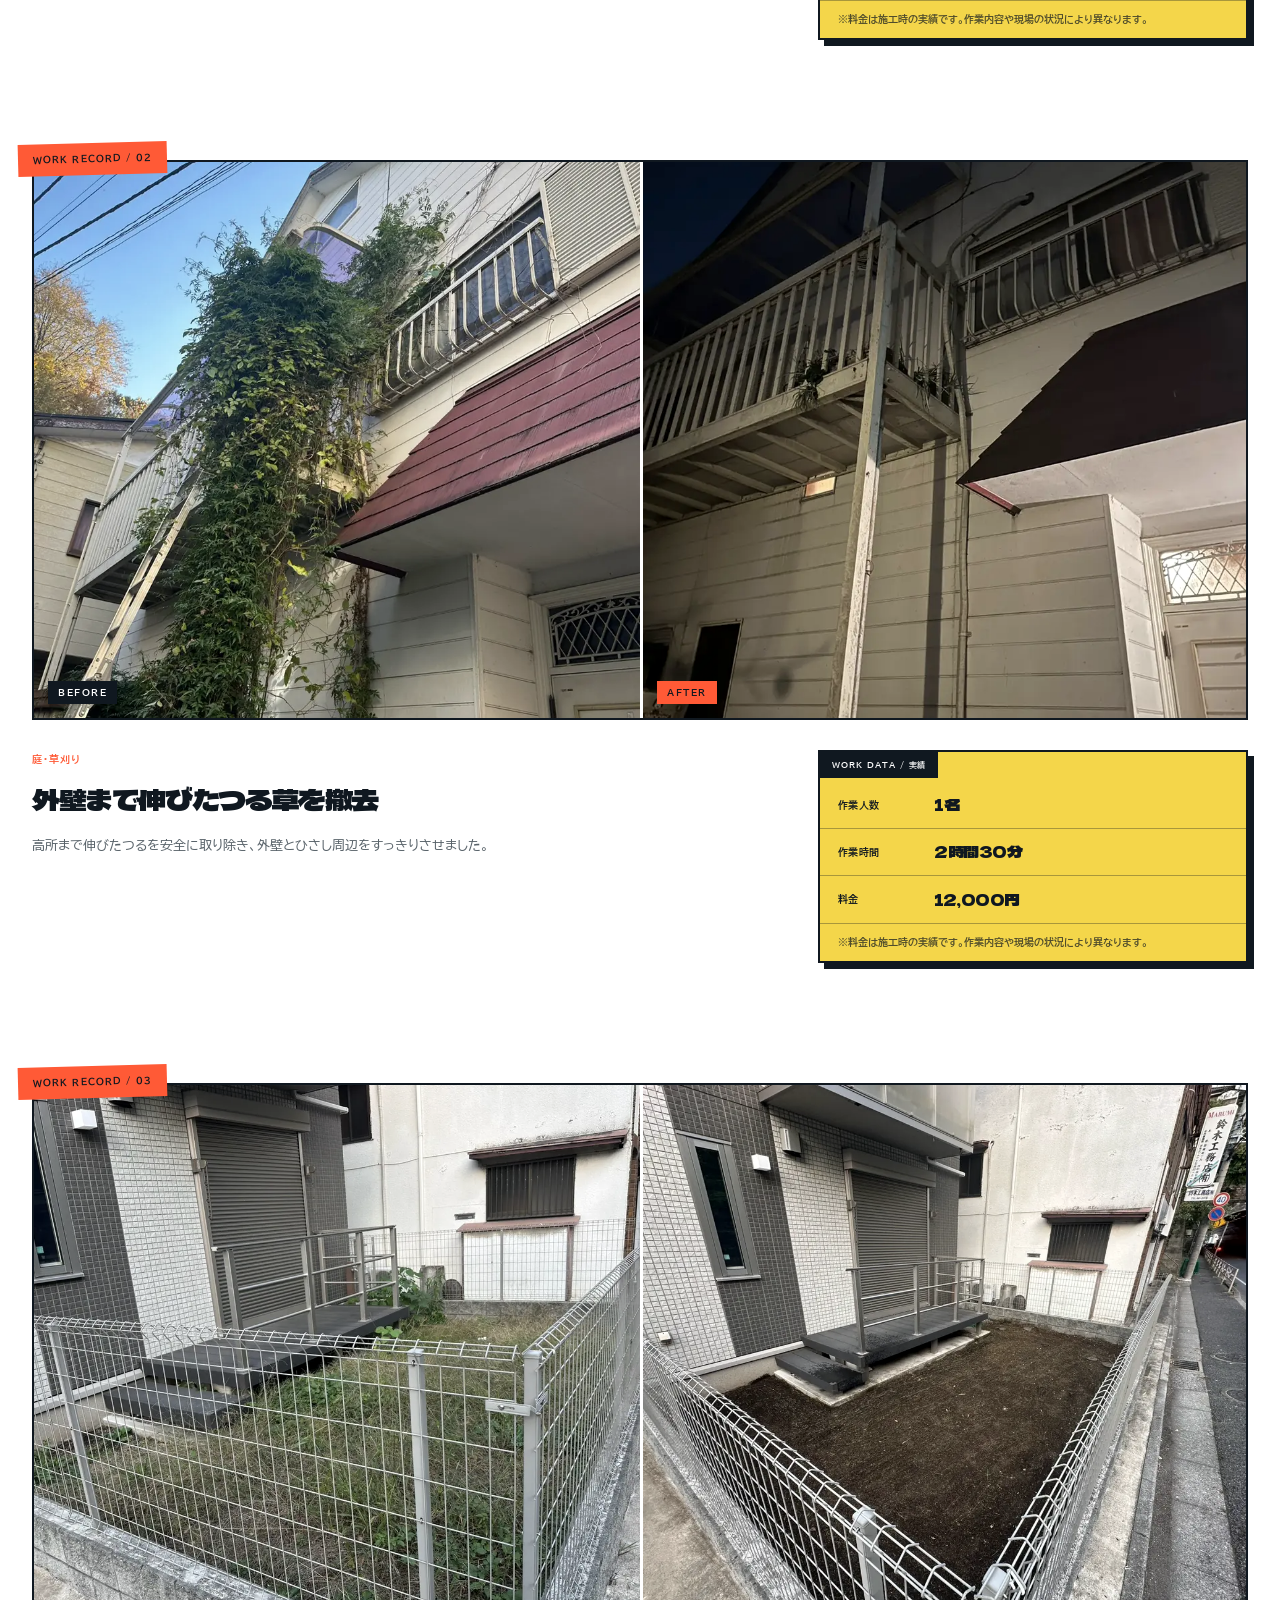
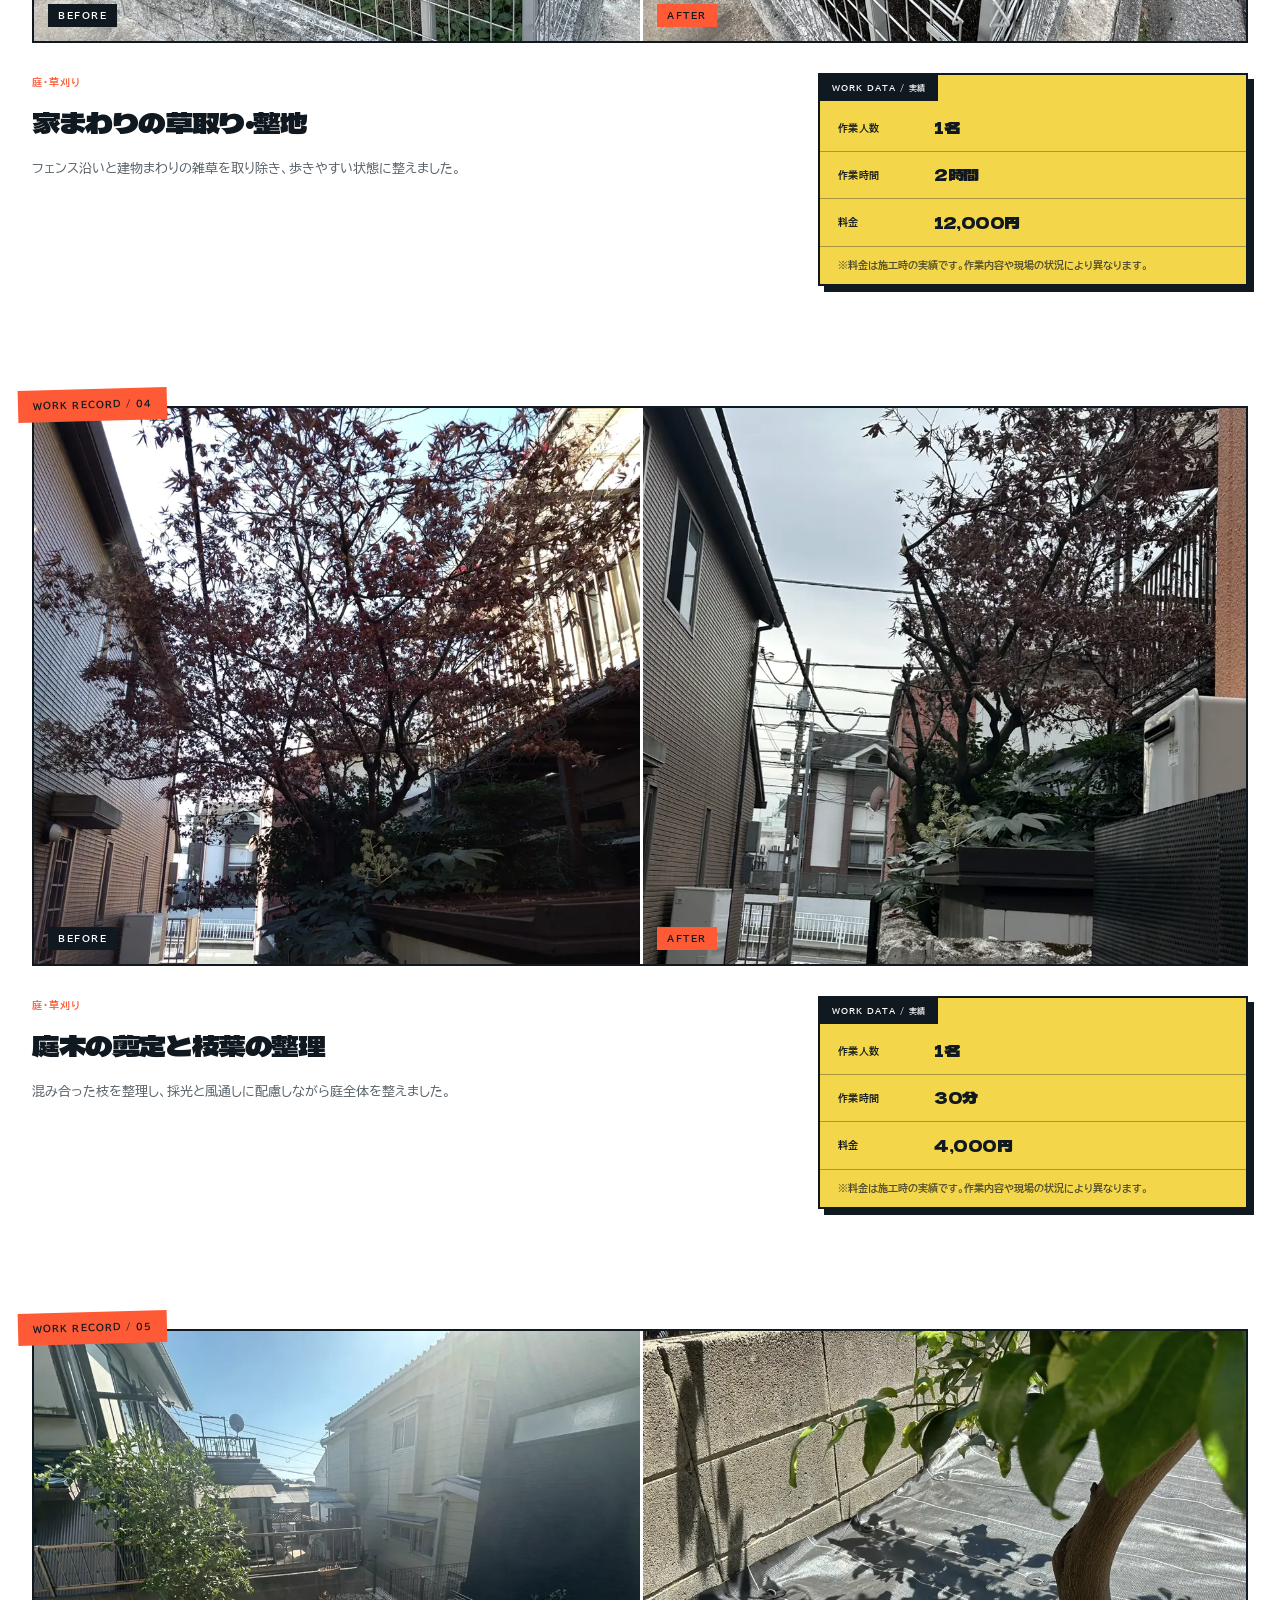
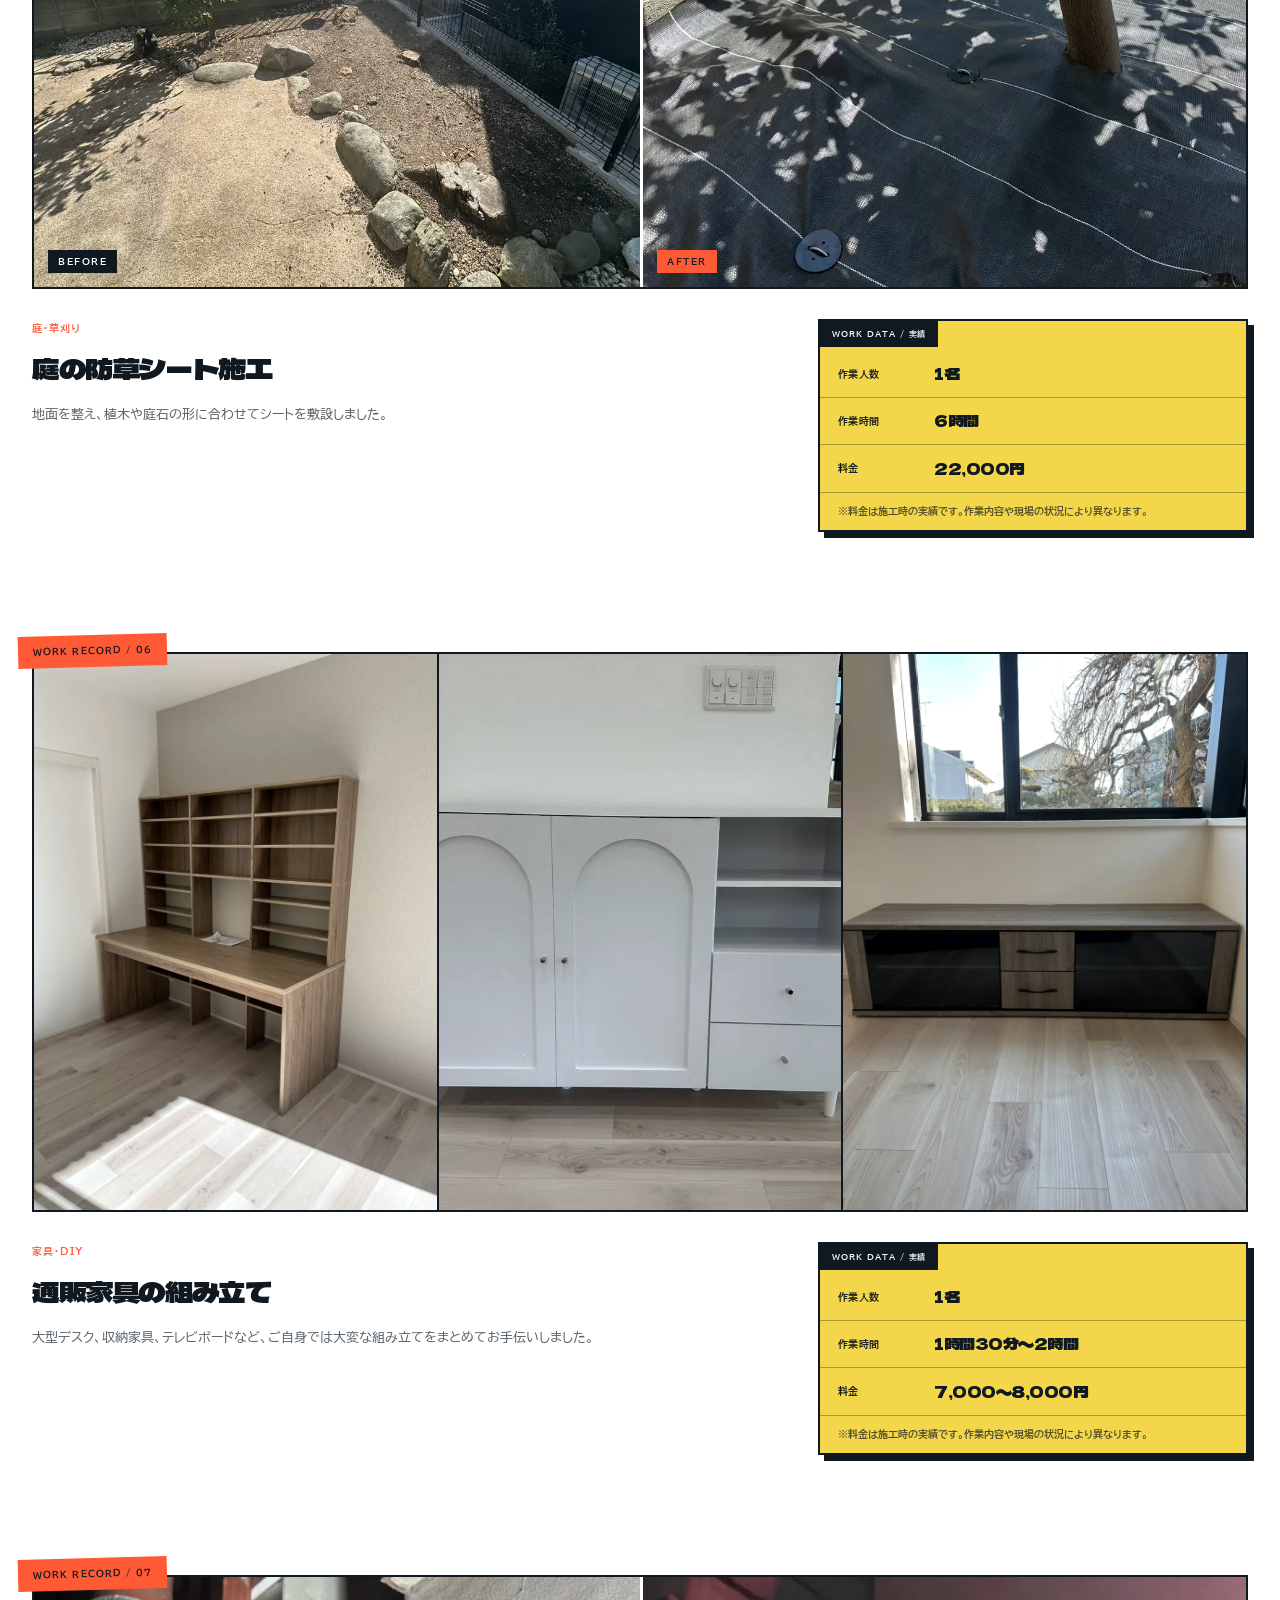
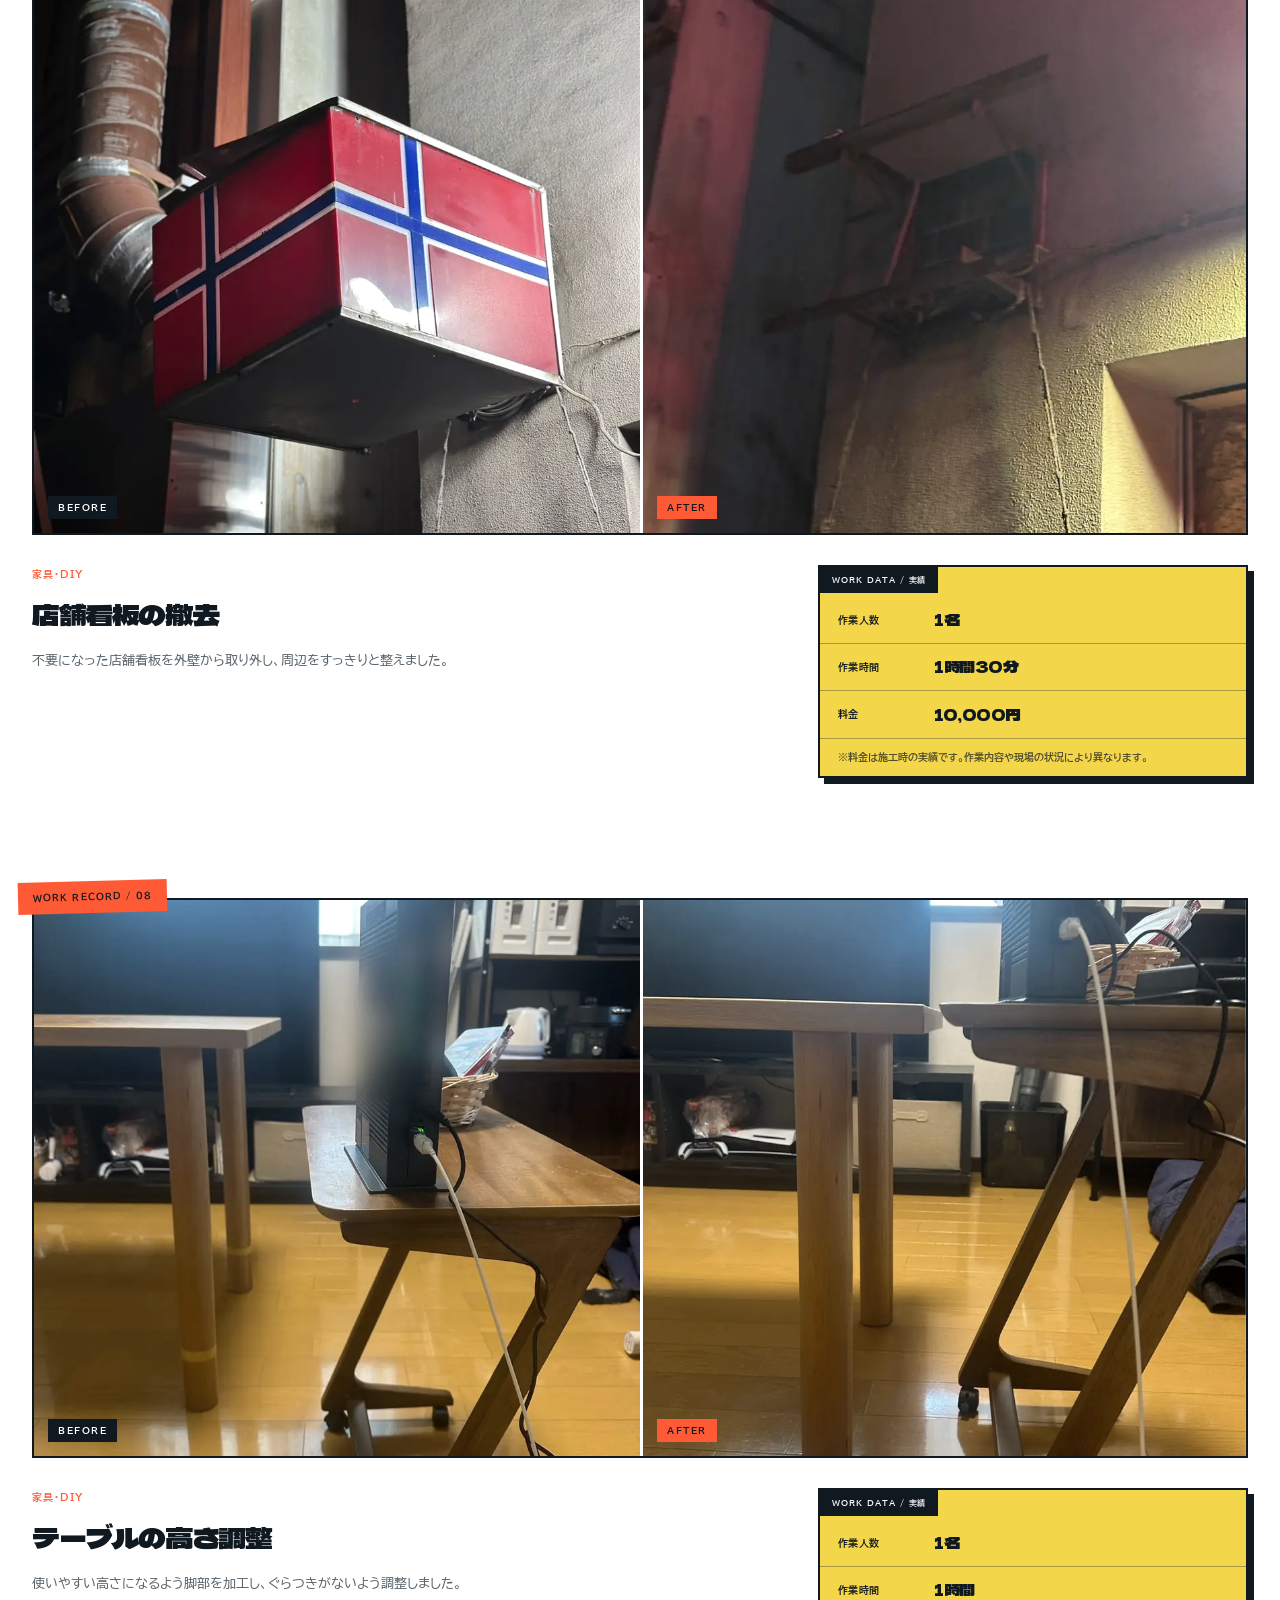
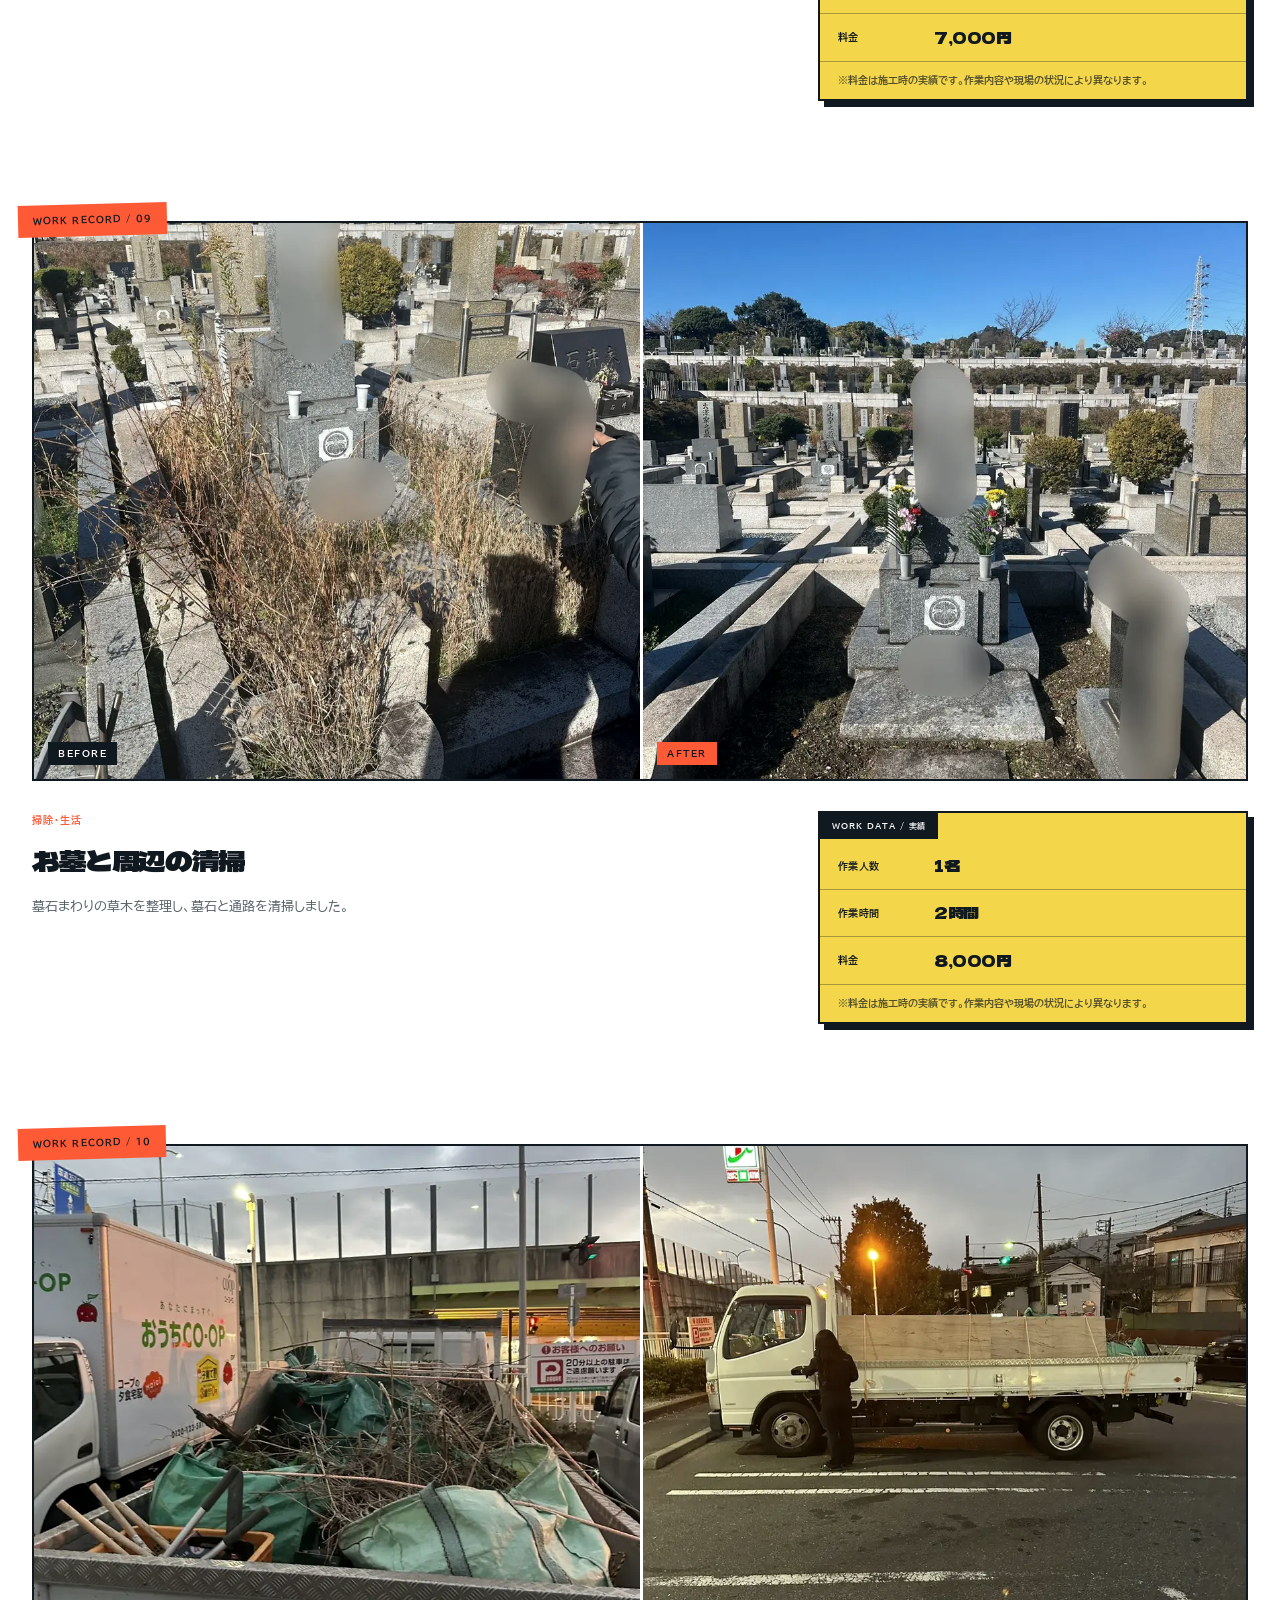
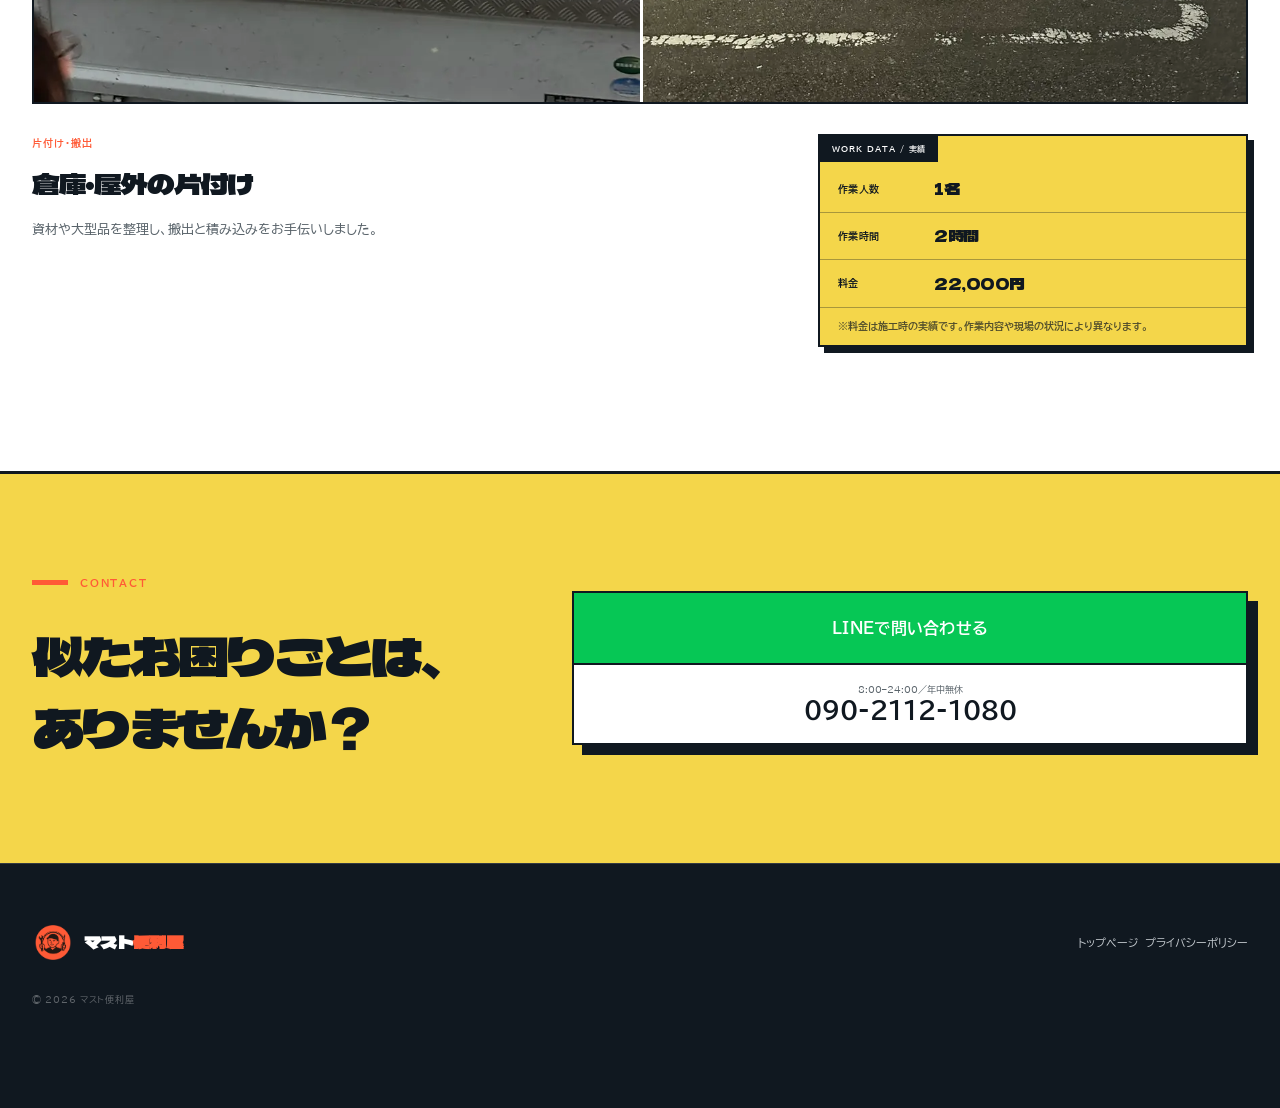
==== commit 992ff31b: "Add verified business information" ====
--- a/cases.html
+++ b/cases.html
@@ -1,5 +1,5 @@
-<!doctype html><html lang="ja"><head><meta charset="utf-8"><meta name="viewport" content="width=device-width,initial-scale=1"><title>神奈川県の便利屋の作業事例｜草刈り・片付け・家具組み立て｜マスト便利屋</title><meta name="description" content="神奈川県全域対応のマスト便利屋による実際の作業事例。草刈り・庭の手入れ、家具組み立て、お墓掃除、片付けなどを写真で紹介します。"><link rel="canonical" href="https://masuto-benriya.com/cases.html"><meta property="og:title" content="神奈川県の便利屋の作業事例｜マスト便利屋"><meta property="og:description" content="草刈り・庭の手入れ、家具組み立て、お墓掃除、片付けなど、実際の作業を写真で紹介します。"><meta property="og:type" content="website"><meta property="og:url" content="https://masuto-benriya.com/cases.html"><meta property="og:image" content="https://masuto-benriya.com/assets/cases/og-work.jpg"><meta property="og:site_name" content="マスト便利屋"><meta property="og:locale" content="ja_JP"><meta name="twitter:card" content="summary_large_image"><meta name="twitter:title" content="神奈川県の便利屋の作業事例｜マスト便利屋"><meta name="twitter:description" content="草刈り・庭の手入れ、家具組み立て、お墓掃除、片付けなど、実際の作業を写真で紹介します。"><meta name="twitter:image" content="https://masuto-benriya.com/assets/cases/og-work.jpg"><link rel="stylesheet" href="style.css?v=19"><link rel="icon" href="favicon.png" type="image/png"><link rel="apple-touch-icon" href="favicon.png"><script type="application/ld+json">{"@context":"https://schema.org","@type":"CollectionPage","@id":"https://masuto-benriya.com/cases.html#page","url":"https://masuto-benriya.com/cases.html","name":"神奈川県の便利屋の作業事例","description":"マスト便利屋が実際に行った作業の写真事例集です。","isPartOf":{"@id":"https://masuto-benriya.com/#business"},"mainEntity":{"@type":"ItemList","itemListElement":[{"@type":"ListItem","position":1,"name":"空き地全体の草刈り"},{"@type":"ListItem","position":2,"name":"外壁まで伸びたつる草を撤去"},{"@type":"ListItem","position":3,"name":"家まわりの草取り・整地"},{"@type":"ListItem","position":4,"name":"庭木の剪定と枝葉の整理"},{"@type":"ListItem","position":5,"name":"庭の防草シート施工"},{"@type":"ListItem","position":6,"name":"通販家具の組み立て"},{"@type":"ListItem","position":7,"name":"店舗看板の撤去"},{"@type":"ListItem","position":8,"name":"テーブルの高さ調整"},{"@type":"ListItem","position":9,"name":"お墓と周辺の清掃"},{"@type":"ListItem","position":10,"name":"倉庫・屋外の片付け"}]}}</script></head><body><header class="header"><div class="wrap head"><a class="brand" href="index.html"><img src="must_benriya_logo.webp" alt="" width="320" height="269" loading="lazy" decoding="async"><b>マスト<span>便利屋</span></b></a><button class="menu" aria-expanded="false">メニュー</button><nav><a href="index.html#services">できること</a><a href="cases.html">施工事例</a><a href="index.html#flow">ご利用の流れ</a><a href="index.html#faq">よくある質問</a><a href="index.html#inquiry">お問い合わせ</a></nav><a class="tel" href="tel:09021121080"><small>8:00–20:00／年中無休</small>090-2112-1080</a></div></header><main>
-<section class="cases-hero"><div class="wrap"><p class="eyebrow">REAL WORKS</p><h1>神奈川県の便利屋として、<br>こんな仕事をお任せいただきました。</h1><p>掲載している写真は、マスト便利屋が実際に行った作業の記録です。</p></div></section><div class="filters"><div class="wrap"><button class="active" data-filter="all">すべて</button><button data-filter="garden">庭・草刈り</button><button data-filter="furniture">家具・DIY</button><button data-filter="daily">掃除・生活</button><button data-filter="junk">不用品回収</button></div></div>
+<!doctype html><html lang="ja"><head><meta charset="utf-8"><meta name="viewport" content="width=device-width,initial-scale=1"><title>神奈川県の便利屋の作業事例｜草刈り・片付け・家具組み立て｜マスト便利屋</title><meta name="description" content="神奈川県全域対応のマスト便利屋による実際の作業事例。草刈り・庭の手入れ、家具組み立て、お墓掃除、片付けなどを写真で紹介します。"><link rel="canonical" href="https://masuto-benriya.com/cases.html"><meta property="og:title" content="神奈川県の便利屋の作業事例｜マスト便利屋"><meta property="og:description" content="草刈り・庭の手入れ、家具組み立て、お墓掃除、片付けなど、実際の作業を写真で紹介します。"><meta property="og:type" content="website"><meta property="og:url" content="https://masuto-benriya.com/cases.html"><meta property="og:image" content="https://masuto-benriya.com/assets/images/og-share.jpg"><meta property="og:image:width" content="1200"><meta property="og:image:height" content="630"><meta property="og:image:alt" content="マスト便利屋｜暮らしの困りごと、まとめて解決。"><meta property="og:site_name" content="マスト便利屋"><meta property="og:locale" content="ja_JP"><meta name="twitter:card" content="summary_large_image"><meta name="twitter:title" content="神奈川県の便利屋の作業事例｜マスト便利屋"><meta name="twitter:description" content="草刈り・庭の手入れ、家具組み立て、お墓掃除、片付けなど、実際の作業を写真で紹介します。"><meta name="twitter:image" content="https://masuto-benriya.com/assets/images/og-share.jpg"><meta name="twitter:image:alt" content="マスト便利屋｜暮らしの困りごと、まとめて解決。"><link rel="stylesheet" href="style.css?v=21"><link rel="icon" href="favicon.png" type="image/png"><link rel="apple-touch-icon" href="favicon.png"><script type="application/ld+json">{"@context":"https://schema.org","@type":"CollectionPage","@id":"https://masuto-benriya.com/cases.html#page","url":"https://masuto-benriya.com/cases.html","name":"神奈川県の便利屋の作業事例","description":"マスト便利屋が実際に行った作業の写真事例集です。","isPartOf":{"@id":"https://masuto-benriya.com/#business"},"mainEntity":{"@type":"ItemList","itemListElement":[{"@type":"ListItem","position":1,"name":"空き地全体の草刈り"},{"@type":"ListItem","position":2,"name":"外壁まで伸びたつる草を撤去"},{"@type":"ListItem","position":3,"name":"家まわりの草取り・整地"},{"@type":"ListItem","position":4,"name":"庭木の剪定と枝葉の整理"},{"@type":"ListItem","position":5,"name":"庭の防草シート施工"},{"@type":"ListItem","position":6,"name":"通販家具の組み立て"},{"@type":"ListItem","position":7,"name":"店舗看板の撤去"},{"@type":"ListItem","position":8,"name":"テーブルの高さ調整"},{"@type":"ListItem","position":9,"name":"お墓と周辺の清掃"},{"@type":"ListItem","position":10,"name":"倉庫・屋外の片付け"}]}}</script></head><body><header class="header"><div class="wrap head"><a class="brand" href="index.html"><img src="must_benriya_logo.webp" alt="" width="320" height="269" loading="lazy" decoding="async"><b>マスト<span>便利屋</span></b></a><button class="menu" aria-expanded="false">メニュー</button><nav><a href="index.html#services">できること</a><a href="cases.html">施工事例</a><a href="index.html#flow">ご利用の流れ</a><a href="index.html#faq">よくある質問</a><a href="index.html#inquiry">お問い合わせ</a></nav><a class="tel" href="tel:09021121080"><small>8:00–24:00／年中無休</small>090-2112-1080</a></div></header><main>
+<section class="cases-hero"><div class="wrap"><p class="eyebrow">REAL WORKS</p><h1>神奈川県の便利屋として、<br>こんな仕事をお任せいただきました。</h1><p>掲載している写真は、マスト便利屋が実際に行った作業の記録です。</p></div></section><div class="filters"><div class="wrap"><button class="active" data-filter="all">すべて</button><button data-filter="garden">庭・草刈り</button><button data-filter="furniture">家具・DIY</button><button data-filter="daily">掃除・生活</button><button data-filter="junk">片付け・搬出</button></div></div>
 <section class="section white"><div class="wrap case-list">
 <article class="case-detail" id="garden" data-cat="garden"><div class="case-images compare"><figure><img src="assets/cases/vacant-lot-before.webp" alt="草刈り前" width="1167" height="886" loading="lazy" decoding="async"><b>BEFORE</b></figure><figure><img class="level-corrected" src="assets/cases/vacant-lot-after.webp" alt="草刈り後" width="1173" height="877" loading="lazy" decoding="async"><b>AFTER</b></figure></div><div class="case-info"><div><small>庭・草刈り</small><h2>空き地全体の草刈り</h2><p>伸びていた雑草を刈り、敷地全体を見通しよく整えました。作業後は敷地全体が見通しやすい状態になりました。</p></div><aside class="case-facts-panel" aria-label="作業実績"><dl class="case-facts"><div><dt>作業人数</dt><dd>1名</dd></div><div><dt>作業時間</dt><dd>5時間</dd></div><div><dt>料金</dt><dd>36,000円</dd></div></dl><p class="case-facts-note">※料金は施工時の実績です。作業内容や現場の状況により異なります。</p></aside></div></article>
 <article class="case-detail" data-cat="garden" id="work-02"><div class="case-images compare"><figure><img src="assets/cases/vine-before.webp" alt="つる草撤去前" width="900" height="1200" loading="lazy" decoding="async"><b>BEFORE</b></figure><figure><img src="assets/cases/vine-after.webp" alt="つる草撤去後" width="900" height="1200" loading="lazy" decoding="async"><b>AFTER</b></figure></div><div class="case-info"><div><small>庭・草刈り</small><h2>外壁まで伸びたつる草を撤去</h2><p>高所まで伸びたつるを安全に取り除き、外壁とひさし周辺をすっきりさせました。</p></div><aside class="case-facts-panel" aria-label="作業実績"><dl class="case-facts"><div><dt>作業人数</dt><dd>1名</dd></div><div><dt>作業時間</dt><dd>2時間30分</dd></div><div><dt>料金</dt><dd>12,000円</dd></div></dl><p class="case-facts-note">※料金は施工時の実績です。作業内容や現場の状況により異なります。</p></aside></div></article>
@@ -11,4 +11,4 @@
 <article class="case-detail" data-cat="furniture" id="work-08"><div class="case-images compare"><figure><img src="assets/cases/furniture-adjust-before.webp" alt="家具調整前" width="900" height="1200" loading="lazy" decoding="async"><b>BEFORE</b></figure><figure><img src="assets/cases/furniture-adjust-after.webp" alt="家具調整後" width="900" height="1200" loading="lazy" decoding="async"><b>AFTER</b></figure></div><div class="case-info"><div><small>家具・DIY</small><h2>テーブルの高さ調整</h2><p>使いやすい高さになるよう脚部を加工し、ぐらつきがないよう調整しました。</p></div><aside class="case-facts-panel" aria-label="作業実績"><dl class="case-facts"><div><dt>作業人数</dt><dd>1名</dd></div><div><dt>作業時間</dt><dd>1時間</dd></div><div><dt>料金</dt><dd>7,000円</dd></div></dl><p class="case-facts-note">※料金は施工時の実績です。作業内容や現場の状況により異なります。</p></aside></div></article>
 <article class="case-detail" id="daily" data-cat="daily"><div class="case-images compare"><figure><img src="assets/cases/grave-before.webp" alt="お墓掃除前" width="900" height="1200" loading="lazy" decoding="async"><b>BEFORE</b></figure><figure><img src="assets/cases/grave-after.webp" alt="お墓掃除後" width="900" height="1200" loading="lazy" decoding="async"><b>AFTER</b></figure></div><div class="case-info"><div><small>掃除・生活</small><h2>お墓と周辺の清掃</h2><p>墓石まわりの草木を整理し、墓石と通路を清掃しました。</p></div><aside class="case-facts-panel" aria-label="作業実績"><dl class="case-facts"><div><dt>作業人数</dt><dd>1名</dd></div><div><dt>作業時間</dt><dd>2時間</dd></div><div><dt>料金</dt><dd>8,000円</dd></div></dl><p class="case-facts-note">※料金は施工時の実績です。作業内容や現場の状況により異なります。</p></aside></div></article>
 <article class="case-detail" id="junk" data-cat="junk"><div class="case-images compare"><figure><img src="assets/cases/junk-removal-1.webp" alt="回収した不用品" width="900" height="1200" loading="lazy" decoding="async"></figure><figure><img src="assets/cases/junk-removal-2.webp" alt="不用品を積載した車両" width="900" height="1200" loading="lazy" decoding="async"></figure></div><div class="case-info"><div><small>片付け・搬出</small><h2>倉庫・屋外の片付け</h2><p>資材や大型品を整理し、搬出と積み込みをお手伝いしました。</p></div><aside class="case-facts-panel" aria-label="作業実績"><dl class="case-facts"><div><dt>作業人数</dt><dd>1名</dd></div><div><dt>作業時間</dt><dd>2時間</dd></div><div><dt>料金</dt><dd>22,000円</dd></div></dl><p class="case-facts-note">※料金は施工時の実績です。作業内容や現場の状況により異なります。</p></aside></div></article>
-</div></section><section class="contact"><div class="wrap two"><div><p class="eyebrow">CONTACT</p><h2>似たお困りごとは、<br>ありませんか？</h2></div><div class="contact-actions"><a class="btn line" href="https://line.me/R/ti/p/@frb0743r">LINEで問い合わせる</a><a class="phone" href="tel:09021121080"><small>8:00–20:00／年中無休</small><b>090-2112-1080</b></a></div></div></section></main><footer><div class="wrap"><a class="brand" href="index.html"><img src="must_benriya_logo.webp" alt="" width="320" height="269" loading="lazy" decoding="async"><b>マスト<span>便利屋</span></b></a><p><a href="index.html">トップページ</a>　<a href="privacy.html">プライバシーポリシー</a></p><small>© 2026 マスト便利屋</small></div></footer><div class="mobile-cta"><a href="tel:09021121080">電話する</a><a href="https://line.me/R/ti/p/@frb0743r">LINEで相談</a></div><script src="main.js"></script></body></html>
+</div></section><section class="contact"><div class="wrap two"><div><p class="eyebrow">CONTACT</p><h2>似たお困りごとは、<br>ありませんか？</h2></div><div class="contact-actions"><a class="btn line" href="https://line.me/R/ti/p/@frb0743r">LINEで問い合わせる</a><a class="phone" href="tel:09021121080"><small>8:00–24:00／年中無休</small><b>090-2112-1080</b></a></div></div></section></main><footer><div class="wrap"><a class="brand" href="index.html"><img src="must_benriya_logo.webp" alt="" width="320" height="269" loading="lazy" decoding="async"><b>マスト<span>便利屋</span></b></a><p><a href="index.html">トップページ</a>　<a href="privacy.html">プライバシーポリシー</a></p><small>© 2026 マスト便利屋</small></div></footer><div class="mobile-cta"><a href="tel:09021121080">電話する</a><a href="https://line.me/R/ti/p/@frb0743r">LINEで相談</a></div><script src="main.js"></script></body></html>
--- a/style.css
+++ b/style.css
@@ -42,7 +42,7 @@
 .hero h1{margin:0 0 28px;font-family:var(--display);font-size:clamp(42px,4.35vw,66px);font-weight:400;line-height:1.34;letter-spacing:-.07em}
 .hero h1 em{font-style:normal;color:var(--yellow)}
 .lead{margin-bottom:0;max-width:590px;color:#d8dce0;font-size:16px}
-.actions{display:grid;grid-template-columns:1.15fr 1fr;gap:0;margin:36px 0 24px;border:2px solid var(--white)}
+.actions{display:grid;grid-template-columns:1.15fr 1fr;gap:0;margin:36px 0 24px;border:2px solid var(--white);box-shadow:6px 6px 0 #05080b}
 .btn{min-height:64px;display:flex;align-items:center;justify-content:center;padding:13px 24px;border:0;font-weight:700;letter-spacing:.02em;transition:transform .2s,background .2s,color .2s}
 .actions .btn:first-child{border-right:2px solid var(--white)}
 .actions .form-jump{grid-column:1/-1;min-height:58px;justify-content:space-between;border-top:2px solid var(--white);background:var(--white);color:var(--ink);font-size:13px}
@@ -210,6 +210,12 @@
 .case-facts div{grid-template-columns:96px 1fr;min-height:47px;align-items:center;padding:8px 18px;border-bottom:1px solid #10182055;font-size:11px}
 .case-facts div:last-child{border-bottom:0}.case-facts dt{color:var(--ink);font-size:10px;font-weight:700;letter-spacing:.04em}.case-facts dd{font-family:var(--display);font-size:16px;font-weight:400;line-height:1.45;letter-spacing:-.03em}
 .case-info .case-facts-note{max-width:none;margin:0;padding:10px 18px 11px;border-top:1px solid #10182055;color:#101820b8;font-size:10px;font-weight:700;line-height:1.6}
+.business-profile{border-top:3px solid var(--ink)}
+.business-profile dl{display:grid;grid-template-columns:repeat(3,1fr);margin:0;border:2px solid var(--ink);box-shadow:10px 10px 0 var(--ink)}
+.business-profile dl div{display:block;min-height:118px;padding:24px;border:0;border-right:1px solid var(--ink);border-bottom:1px solid var(--ink)}
+.business-profile dl div:nth-child(3n){border-right:0}.business-profile dl div:nth-last-child(-n+3){border-bottom:0}
+.business-profile dt{margin-bottom:10px;color:var(--orange);font-size:10px;font-weight:700;letter-spacing:.12em}
+.business-profile dd{font-size:16px}.business-profile a{border-bottom:2px solid var(--ink)}
 
 /* Privacy legacy compatibility */
 .header-container{min-height:var(--header-h);display:flex;align-items:center;justify-content:center}
@@ -234,6 +240,7 @@
 }
 
 @media(max-width:640px){
+  .business-profile dl{grid-template-columns:1fr;box-shadow:6px 6px 0 var(--ink)}.business-profile dl div,.business-profile dl div:nth-child(3n),.business-profile dl div:nth-last-child(-n+3){min-height:88px;padding:18px;border-right:0;border-bottom:1px solid var(--ink)}.business-profile dl div:last-child{border-bottom:0}
   html{scroll-padding-top:var(--header-h-mobile)}body{padding-top:var(--header-h-mobile);padding-bottom:62px}.wrap{width:calc(100% - 32px)}.head{height:var(--header-h-mobile)}.brand{font-size:16px}.brand img{width:38px;height:38px}nav{top:var(--header-h-mobile)}
   .hero-grid>div:first-child{padding:54px 0 55px}.hero h1{font-size:38px;line-height:1.42}.lead{font-size:14px}.lead br{display:none}.actions{grid-template-columns:1fr}.actions .btn:first-child{border-right:0;border-bottom:2px solid var(--white)}.actions .form-jump{min-height:60px}.trust{gap:6px 13px;font-size:10px}
   .hero-work{margin-inline:0}.hero-work:before{left:9px;top:12px}.hero-work .compare{height:330px}.hero-work>p{height:76px;padding:13px 17px}.hero-work strong{font-size:15px}.hero-work span{font-size:9px}
